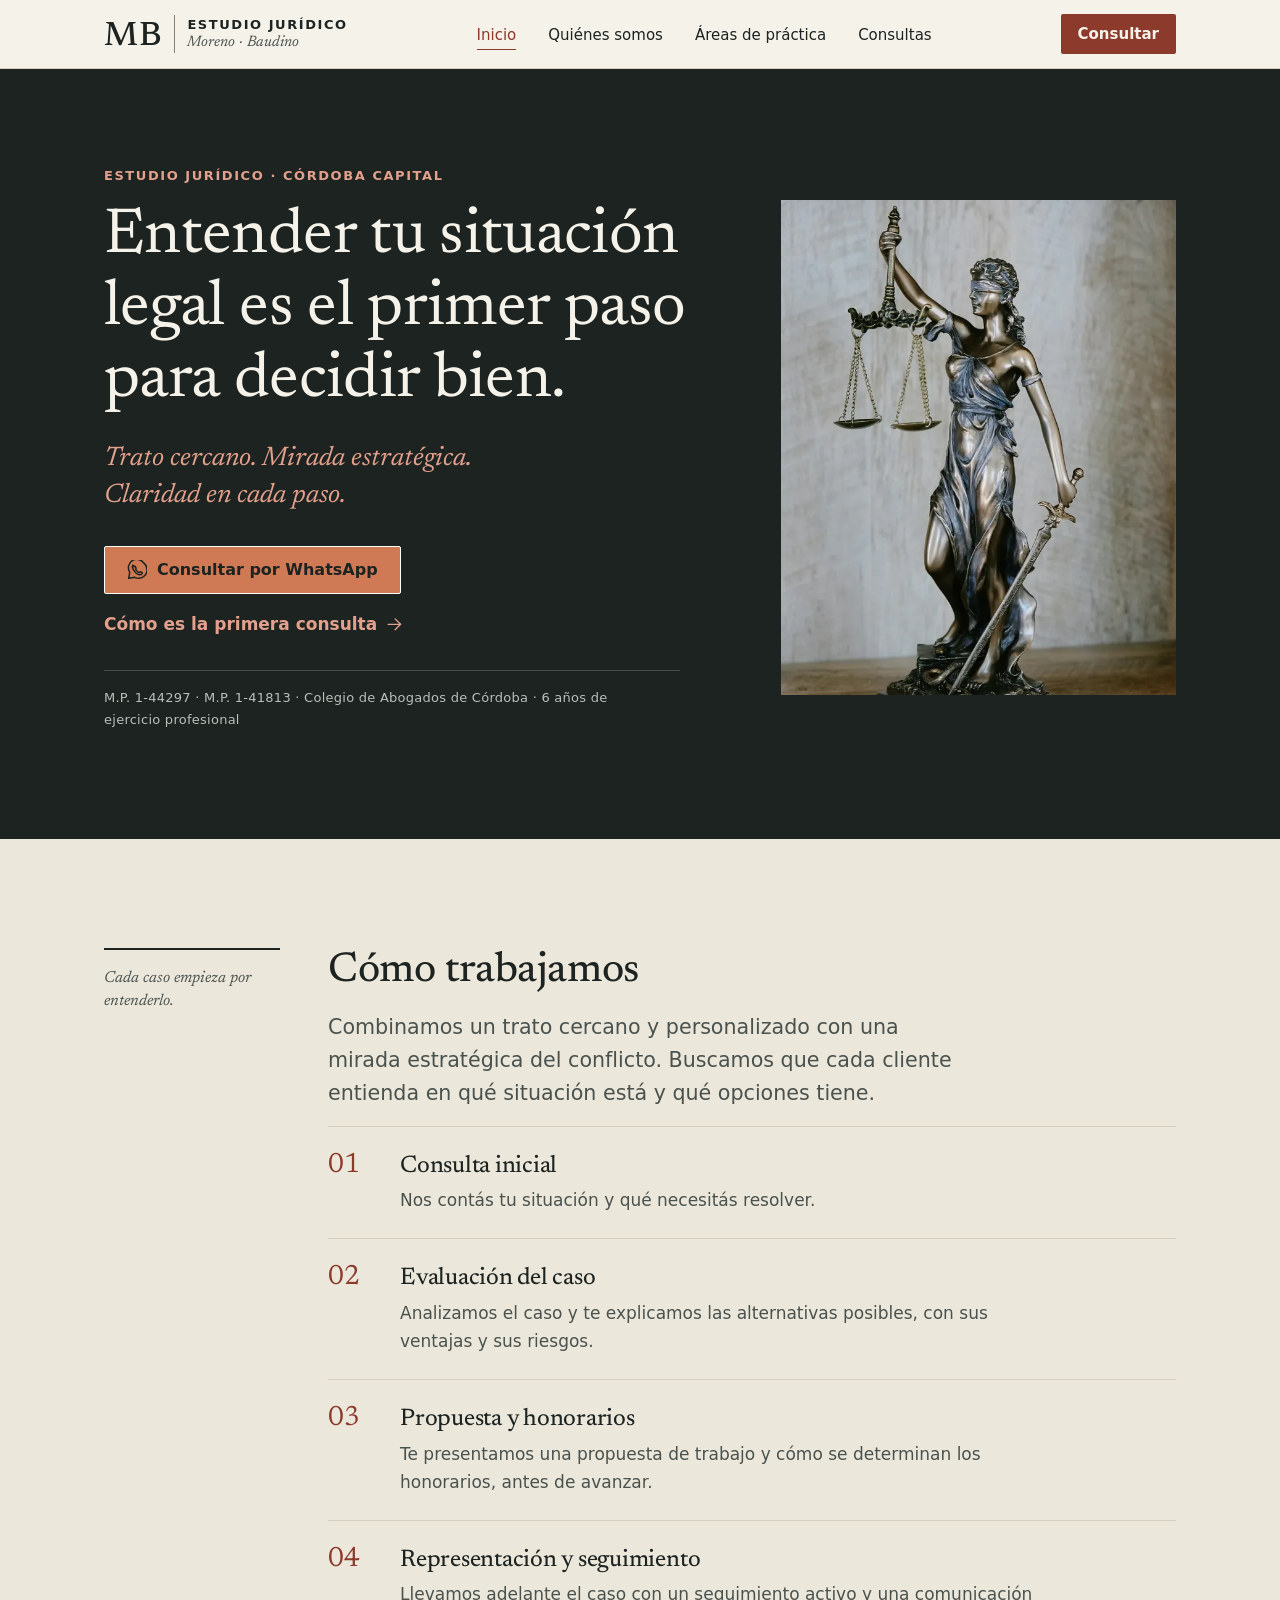
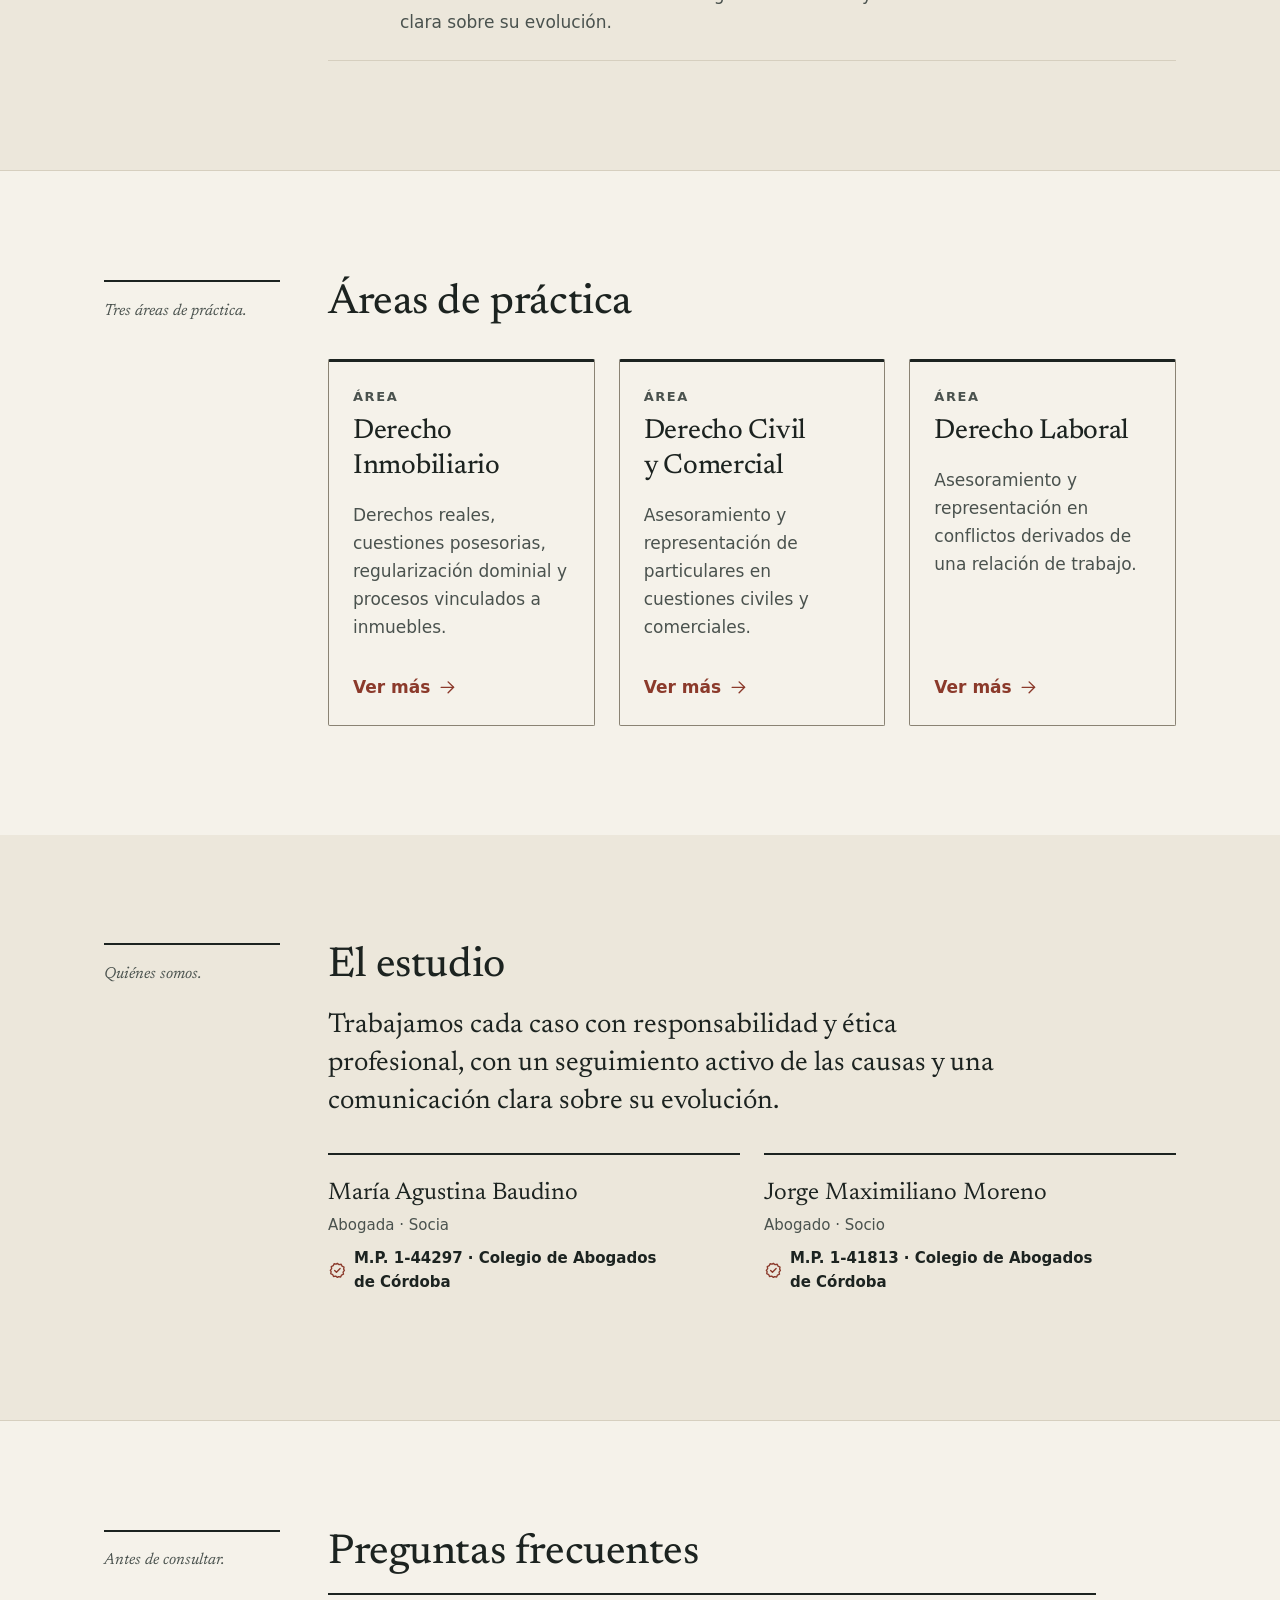
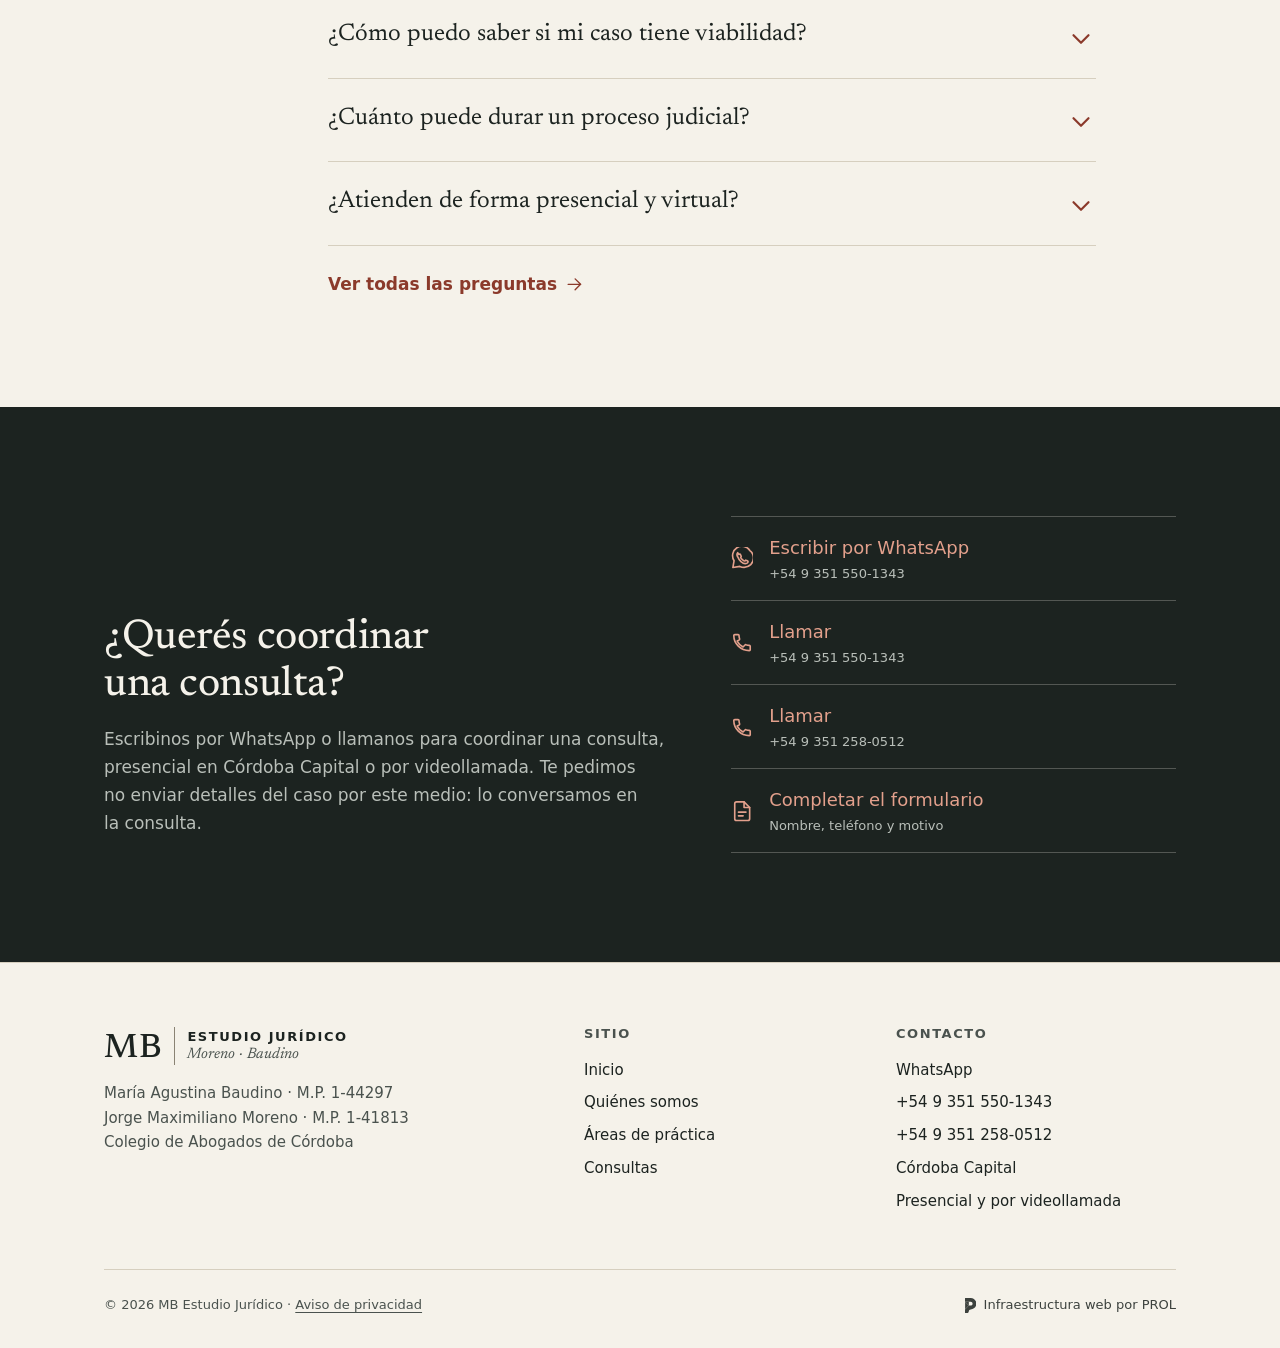
==== index.html @ 48c8f02c "Initial commit" ====
<!doctype html>
<html lang="es-AR" class="no-js">
<head>
  <meta charset="utf-8">
  <meta name="viewport" content="width=device-width, initial-scale=1">
  <title>MB Estudio Jurídico | Abogados en Córdoba Capital — Derecho Inmobiliario, Civil y Laboral</title>
  <meta name="description" content="Estudio jurídico en Córdoba Capital. Derecho Inmobiliario, Derecho Civil y Comercial y Derecho Laboral. Atención presencial y por videollamada.">
  <meta name="robots" content="index, follow">
  <link rel="canonical" href="https://dominio-pendiente.invalid/">
  <meta name="theme-color" content="#f5f2ea">

  <meta property="og:type" content="website">
  <meta property="og:locale" content="es_AR">
  <meta property="og:site_name" content="MB Estudio Jurídico">
  <meta property="og:title" content="MB Estudio Jurídico | Abogados en Córdoba Capital — Derecho Inmobiliario, Civil y Laboral">
  <meta property="og:description" content="Estudio jurídico en Córdoba Capital. Derecho Inmobiliario, Derecho Civil y Comercial y Derecho Laboral. Atención presencial y por videollamada.">
  <meta property="og:url" content="https://dominio-pendiente.invalid/">
  <meta property="og:image" content="https://dominio-pendiente.invalid/assets/images/og-image.png">
  <meta property="og:image:width" content="1200">
  <meta property="og:image:height" content="630">
  <meta name="twitter:card" content="summary_large_image">

  <link rel="icon" href="favicon.svg" type="image/svg+xml">
  <link rel="icon" href="favicon.ico" sizes="32x32">
  <link rel="apple-touch-icon" href="assets/images/apple-touch-icon.png">
  <link rel="manifest" href="site.webmanifest">

  <link rel="preload" href="assets/fonts/public-sans-400.woff2" as="font" type="font/woff2" crossorigin>
  <link rel="preload" href="assets/fonts/newsreader-wght-normal.woff2" as="font" type="font/woff2" crossorigin>
  <link rel="stylesheet" href="css/styles.css">
  <script>document.documentElement.classList.replace("no-js", "js");</script>
  <script src="js/main.js" defer></script>
  <script type="application/ld+json">
{
  "@context": "https://schema.org",
  "@type": "LegalService",
  "@id": "https://dominio-pendiente.invalid/#estudio",
  "name": "MB Estudio Jurídico",
  "alternateName": "Estudio Jurídico Moreno · Baudino",
  "url": "https://dominio-pendiente.invalid/",
  "telephone": [
    "+5493515501343",
    "+5493512580512"
  ],
  "image": "https://dominio-pendiente.invalid/assets/images/og-image.png",
  "areaServed": {
    "@type": "City",
    "name": "Córdoba",
    "containedInPlace": {
      "@type": "State",
      "name": "Córdoba, Argentina"
    }
  },
  "knowsAbout": [
    "Derecho Inmobiliario",
    "Derechos reales",
    "Cuestiones posesorias",
    "Regularización dominial",
    "Derecho Civil y Comercial",
    "Derecho Laboral"
  ],
  "availableLanguage": "es",
  "employee": [
    {
      "@type": "Person",
      "name": "María Agustina Baudino",
      "jobTitle": "Abogada · Socia",
      "description": "M.P. 1-44297 — Colegio de Abogados de Córdoba"
    },
    {
      "@type": "Person",
      "name": "Jorge Maximiliano Moreno",
      "jobTitle": "Abogado · Socio",
      "description": "M.P. 1-41813 — Colegio de Abogados de Córdoba"
    }
  ]
}
  </script>
  <script type="application/ld+json">
{
  "@context": "https://schema.org",
  "@type": "WebSite",
  "name": "MB Estudio Jurídico",
  "url": "https://dominio-pendiente.invalid/",
  "inLanguage": "es-AR",
  "publisher": {
    "@id": "https://dominio-pendiente.invalid/#estudio"
  }
}
  </script>
</head>
<body>
  <a class="skip-link" href="#contenido">Saltar al contenido</a>

  <header class="site-header">
    <div class="container site-header__inner">
      <a class="brand" href="./" aria-label="MB Estudio Jurídico, inicio">
        <span class="brand__mark" aria-hidden="true">MB</span>
        <span class="brand__text" aria-hidden="true">
          <span class="brand__name">Estudio Jurídico</span>
          <span class="brand__sub">Moreno · Baudino</span>
        </span>
      </a>

      <nav class="site-nav" id="site-nav" aria-label="Principal">
        <ul class="site-nav__list">
          <li><a class="site-nav__link" href="./" aria-current="page">Inicio</a></li>
          <li><a class="site-nav__link" href="./#el-estudio">Quiénes somos</a></li>
          <li><a class="site-nav__link" href="areas-de-practica/">Áreas de práctica</a></li>
          <li><a class="site-nav__link" href="consultas/">Consultas</a></li>
        </ul>
      </nav>

      <div class="site-header__actions">
        <a class="btn btn--primary btn--small" href="https://wa.me/5493515501343?text=Hola%2C%20quisiera%20coordinar%20una%20consulta." target="_blank" rel="noopener">Consultar</a>
        <button class="nav-toggle" type="button" aria-expanded="false" aria-controls="site-nav">
          <span class="visually-hidden">Abrir menú</span>
          <svg class="icon icon--menu" viewBox="0 0 24 24" fill="none" stroke="currentColor" stroke-width="1.75" stroke-linecap="round" stroke-linejoin="round" aria-hidden="true" focusable="false"><line x1="3" y1="6" x2="21" y2="6"/><line x1="3" y1="12" x2="21" y2="12"/><line x1="3" y1="18" x2="21" y2="18"/></svg>
          <svg class="icon icon--close" viewBox="0 0 24 24" fill="none" stroke="currentColor" stroke-width="1.75" stroke-linecap="round" stroke-linejoin="round" aria-hidden="true" focusable="false"><line x1="6" y1="6" x2="18" y2="18"/><line x1="18" y1="6" x2="6" y2="18"/></svg>
        </button>
      </div>
    </div>
  </header>

  <main id="contenido">
    <section class="hero" aria-labelledby="hero-title">
      <div class="container hero__grid">
        <div>
          <p class="eyebrow">Estudio jurídico · Córdoba Capital</p>
          <h1 id="hero-title">Entender tu situación legal es el primer paso para decidir bien.</h1>
          <p class="hero__tagline">Trato cercano. Mirada estratégica. Claridad en cada paso.</p>
          <div class="hero__actions">
            <a class="btn btn--primary" href="https://wa.me/5493515501343?text=Hola%2C%20quisiera%20coordinar%20una%20consulta." target="_blank" rel="noopener"><svg class="icon" viewBox="0 0 24 24" fill="none" stroke="currentColor" stroke-width="1.75" stroke-linecap="round" stroke-linejoin="round" aria-hidden="true" focusable="false"><path d="M20.2 3.8a10 10 0 0 0-16.9 10.9L2 22l7.5-1.2a10 10 0 0 0 4.6 1.1h0a10 10 0 0 0 10-10 9.9 9.9 0 0 0-3.9-8.1z"/><path d="M8.4 8.1c.2-.5.4-.5.6-.5h.5c.2 0 .4 0 .6.4.2.5.7 1.7.8 1.8.1.2.1.3 0 .5-.1.2-.2.3-.4.5-.2.2-.3.3-.1.6.2.4 1 1.5 2.1 2.4 1.4 1.2 2 1.3 2.3 1.2.3-.1.5-.4.7-.7.2-.2.4-.3.6-.2.2.1 1.5.7 1.7.8.2.1.4.2.4.3.1.2.1 1-.3 1.5-.4.6-1.9 1.1-2.6 1.1-.7 0-2.4-.3-4.6-2.2-2.6-2.3-3.3-4.5-3.4-4.8-.1-.3-.9-1.3-.9-2.5 0-1.2.6-1.8.8-2.2z"/></svg>Consultar por WhatsApp</a>
            <a class="link-arrow" href="consultas/">Cómo es la primera consulta<svg class="icon" viewBox="0 0 24 24" fill="none" stroke="currentColor" stroke-width="1.75" stroke-linecap="round" stroke-linejoin="round" aria-hidden="true" focusable="false"><line x1="4" y1="12" x2="20" y2="12"/><polyline points="13 5 20 12 13 19"/></svg></a>
          </div>
          <p class="hero__facts">M.P. 1-44297 · M.P. 1-41813 · Colegio de Abogados de Córdoba · 6 años de ejercicio profesional</p>
        </div>

        <figure class="hero__media">
          <picture>
            <source type="image/webp" srcset="assets/images/hero-640.webp 640w, assets/images/hero-960.webp 960w, assets/images/hero-1280.webp 1280w" sizes="(min-width: 56rem) 26rem, 100vw">
            <img src="assets/images/hero-960.jpg" alt="" width="960" height="1380" fetchpriority="high" decoding="async">
          </picture>
        </figure>
      </div>
    </section>

    <section class="section section--alt" aria-labelledby="metodo-title">
      <div class="container doc">
        <div class="doc__margin">
          <p class="doc__note">Cada caso empieza por entenderlo.</p>
        </div>
        <div class="doc__body">
          <h2 id="metodo-title">Cómo trabajamos</h2>
          <p class="lead">Combinamos un trato cercano y personalizado con una mirada estratégica del conflicto. Buscamos que cada cliente entienda en qué situación está y qué opciones tiene.</p>
          <ol class="clauses">
            <li class="clause"><div><h3>Consulta inicial</h3><p>Nos contás tu situación y qué necesitás resolver.</p></div></li>
            <li class="clause"><div><h3>Evaluación del caso</h3><p>Analizamos el caso y te explicamos las alternativas posibles, con sus ventajas y sus riesgos.</p></div></li>
            <li class="clause"><div><h3>Propuesta y honorarios</h3><p>Te presentamos una propuesta de trabajo y cómo se determinan los honorarios, antes de avanzar.</p></div></li>
            <li class="clause"><div><h3>Representación y seguimiento</h3><p>Llevamos adelante el caso con un seguimiento activo y una comunicación clara sobre su evolución.</p></div></li>
          </ol>
        </div>
      </div>
    </section>

    <section class="section" aria-labelledby="areas-title">
      <div class="container doc">
        <div class="doc__margin">
          <p class="doc__note">Tres áreas de práctica.</p>
        </div>
        <div class="doc__body">
          <h2 id="areas-title">Áreas de práctica</h2>
          <div class="areas">
            <article class="area">
              <p class="area__label">Área</p>
              <h3>Derecho Inmobiliario</h3>
              <p>Derechos reales, cuestiones posesorias, regularización dominial y procesos vinculados a inmuebles.</p>
              <a class="link-arrow" href="areas-de-practica/#inmobiliario">Ver más<span class="visually-hidden"> sobre Derecho Inmobiliario</span><svg class="icon" viewBox="0 0 24 24" fill="none" stroke="currentColor" stroke-width="1.75" stroke-linecap="round" stroke-linejoin="round" aria-hidden="true" focusable="false"><line x1="4" y1="12" x2="20" y2="12"/><polyline points="13 5 20 12 13 19"/></svg></a>
            </article>
            <article class="area">
              <p class="area__label">Área</p>
              <h3>Derecho Civil y Comercial</h3>
              <p>Asesoramiento y representación de particulares en cuestiones civiles y comerciales.</p>
              <a class="link-arrow" href="areas-de-practica/#civil-y-comercial">Ver más<span class="visually-hidden"> sobre Derecho Civil y Comercial</span><svg class="icon" viewBox="0 0 24 24" fill="none" stroke="currentColor" stroke-width="1.75" stroke-linecap="round" stroke-linejoin="round" aria-hidden="true" focusable="false"><line x1="4" y1="12" x2="20" y2="12"/><polyline points="13 5 20 12 13 19"/></svg></a>
            </article>
            <article class="area">
              <p class="area__label">Área</p>
              <h3>Derecho Laboral</h3>
              <p>Asesoramiento y representación en conflictos derivados de una relación de trabajo.</p>
              <a class="link-arrow" href="areas-de-practica/#laboral">Ver más<span class="visually-hidden"> sobre Derecho Laboral</span><svg class="icon" viewBox="0 0 24 24" fill="none" stroke="currentColor" stroke-width="1.75" stroke-linecap="round" stroke-linejoin="round" aria-hidden="true" focusable="false"><line x1="4" y1="12" x2="20" y2="12"/><polyline points="13 5 20 12 13 19"/></svg></a>
            </article>
          </div>
        </div>
      </div>
    </section>

    <section class="section section--alt" id="el-estudio" aria-labelledby="estudio-title">
      <div class="container doc">
        <div class="doc__margin">
          <p class="doc__note">Quiénes somos.</p>
        </div>
        <div class="doc__body">
          <h2 id="estudio-title">El estudio</h2>
          <p class="firm-statement">Trabajamos cada caso con responsabilidad y ética profesional, con un seguimiento activo de las causas y una comunicación clara sobre su evolución.</p>
          <ul class="lawyers">
          <li class="lawyer">
            <p class="lawyer__name">María Agustina Baudino</p>
            <p class="lawyer__role">Abogada · Socia</p>
            <p class="lawyer__reg"><svg class="icon" viewBox="0 0 24 24" fill="none" stroke="currentColor" stroke-width="1.75" stroke-linecap="round" stroke-linejoin="round" aria-hidden="true" focusable="false"><path d="M12 3l2.2 1.7 2.7-.5 1.1 2.5 2.5 1.1-.5 2.7L21 12l-1.7 2.2.5 2.7-2.5 1.1-1.1 2.5-2.7-.5L12 21l-2.2-1.7-2.7.5-1.1-2.5-2.5-1.1.5-2.7L3 12l1.7-2.2-.5-2.7 2.5-1.1 1.1-2.5 2.7.5L12 3z"/><polyline points="8.5 12.2 10.8 14.5 15.5 9.5"/></svg>M.P. 1-44297 · Colegio de Abogados de Córdoba</p>
          </li>
          <li class="lawyer">
            <p class="lawyer__name">Jorge Maximiliano Moreno</p>
            <p class="lawyer__role">Abogado · Socio</p>
            <p class="lawyer__reg"><svg class="icon" viewBox="0 0 24 24" fill="none" stroke="currentColor" stroke-width="1.75" stroke-linecap="round" stroke-linejoin="round" aria-hidden="true" focusable="false"><path d="M12 3l2.2 1.7 2.7-.5 1.1 2.5 2.5 1.1-.5 2.7L21 12l-1.7 2.2.5 2.7-2.5 1.1-1.1 2.5-2.7-.5L12 21l-2.2-1.7-2.7.5-1.1-2.5-2.5-1.1.5-2.7L3 12l1.7-2.2-.5-2.7 2.5-1.1 1.1-2.5 2.7.5L12 3z"/><polyline points="8.5 12.2 10.8 14.5 15.5 9.5"/></svg>M.P. 1-41813 · Colegio de Abogados de Córdoba</p>
          </li>
          </ul>
        </div>
      </div>
    </section>

    <section class="section" aria-labelledby="faq-title">
      <div class="container doc">
        <div class="doc__margin">
          <p class="doc__note">Antes de consultar.</p>
        </div>
        <div class="doc__body">
          <h2 id="faq-title">Preguntas frecuentes</h2>
        <div class="faq">
          <details class="faq__item">
            <summary>¿Cómo puedo saber si mi caso tiene viabilidad?<svg class="icon" viewBox="0 0 24 24" fill="none" stroke="currentColor" stroke-width="1.75" stroke-linecap="round" stroke-linejoin="round" aria-hidden="true" focusable="false"><polyline points="6 9 12 15 18 9"/></svg></summary>
            <div class="faq__answer"><p>La viabilidad depende de los hechos, de la documentación disponible y de la normativa aplicable. En la consulta inicial analizamos tu situación y te explicamos qué alternativas existen y qué implica cada una. Ningún abogado puede garantizar un resultado; sí podemos explicarte con claridad el panorama para que decidas con información.</p></div>
          </details>
          <details class="faq__item">
            <summary>¿Cuánto puede durar un proceso judicial?<svg class="icon" viewBox="0 0 24 24" fill="none" stroke="currentColor" stroke-width="1.75" stroke-linecap="round" stroke-linejoin="round" aria-hidden="true" focusable="false"><polyline points="6 9 12 15 18 9"/></svg></summary>
            <div class="faq__answer"><p>Depende del tipo de proceso, de su complejidad y de los tiempos de cada tribunal, por lo que no es posible anticipar un plazo exacto. En la evaluación del caso te explicamos las etapas previsibles y, si avanzamos, te mantenemos al tanto de cada novedad.</p></div>
          </details>
          <details class="faq__item">
            <summary>¿Atienden de forma presencial y virtual?<svg class="icon" viewBox="0 0 24 24" fill="none" stroke="currentColor" stroke-width="1.75" stroke-linecap="round" stroke-linejoin="round" aria-hidden="true" focusable="false"><polyline points="6 9 12 15 18 9"/></svg></summary>
            <div class="faq__answer"><p>Sí. Atendemos de forma presencial en Córdoba Capital y también por videollamada. La modalidad se coordina al pedir la consulta.</p></div>
          </details>
        </div>
          <p class="mt-3"><a class="link-arrow" href="consultas/#preguntas">Ver todas las preguntas<svg class="icon" viewBox="0 0 24 24" fill="none" stroke="currentColor" stroke-width="1.75" stroke-linecap="round" stroke-linejoin="round" aria-hidden="true" focusable="false"><line x1="4" y1="12" x2="20" y2="12"/><polyline points="13 5 20 12 13 19"/></svg></a></p>
        </div>
      </div>
    </section>

    <section class="band" aria-labelledby="band-title">
      <div class="container band__grid">
        <div>
          <h2 id="band-title">¿Querés coordinar una consulta?</h2>
          <p>Escribinos por WhatsApp o llamanos para coordinar una consulta, presencial en Córdoba Capital o por videollamada. Te pedimos no enviar detalles del caso por este medio: lo conversamos en la consulta.</p>
        </div>
        <ul class="channels">
          <li><a href="https://wa.me/5493515501343?text=Hola%2C%20quisiera%20coordinar%20una%20consulta." target="_blank" rel="noopener"><svg class="icon" viewBox="0 0 24 24" fill="none" stroke="currentColor" stroke-width="1.75" stroke-linecap="round" stroke-linejoin="round" aria-hidden="true" focusable="false"><path d="M20.2 3.8a10 10 0 0 0-16.9 10.9L2 22l7.5-1.2a10 10 0 0 0 4.6 1.1h0a10 10 0 0 0 10-10 9.9 9.9 0 0 0-3.9-8.1z"/><path d="M8.4 8.1c.2-.5.4-.5.6-.5h.5c.2 0 .4 0 .6.4.2.5.7 1.7.8 1.8.1.2.1.3 0 .5-.1.2-.2.3-.4.5-.2.2-.3.3-.1.6.2.4 1 1.5 2.1 2.4 1.4 1.2 2 1.3 2.3 1.2.3-.1.5-.4.7-.7.2-.2.4-.3.6-.2.2.1 1.5.7 1.7.8.2.1.4.2.4.3.1.2.1 1-.3 1.5-.4.6-1.9 1.1-2.6 1.1-.7 0-2.4-.3-4.6-2.2-2.6-2.3-3.3-4.5-3.4-4.8-.1-.3-.9-1.3-.9-2.5 0-1.2.6-1.8.8-2.2z"/></svg><span>Escribir por WhatsApp<small>+54 9 351 550-1343</small></span></a></li>
          <li><a href="tel:+5493515501343"><svg class="icon" viewBox="0 0 24 24" fill="none" stroke="currentColor" stroke-width="1.75" stroke-linecap="round" stroke-linejoin="round" aria-hidden="true" focusable="false"><path d="M6.6 10.8c1.4 2.7 3.6 4.9 6.3 6.3l2.1-2.1c.3-.3.7-.4 1.1-.2 1.1.4 2.3.6 3.5.6.6 0 1 .4 1 1V20c0 .6-.4 1-1 1C10.3 21 3 13.7 3 4.9c0-.6.4-1 1-1h3.6c.6 0 1 .4 1 1 0 1.2.2 2.4.6 3.5.1.4 0 .8-.2 1.1L6.6 10.8z"/></svg><span>Llamar<small>+54 9 351 550-1343</small></span></a></li>
          <li><a href="tel:+5493512580512"><svg class="icon" viewBox="0 0 24 24" fill="none" stroke="currentColor" stroke-width="1.75" stroke-linecap="round" stroke-linejoin="round" aria-hidden="true" focusable="false"><path d="M6.6 10.8c1.4 2.7 3.6 4.9 6.3 6.3l2.1-2.1c.3-.3.7-.4 1.1-.2 1.1.4 2.3.6 3.5.6.6 0 1 .4 1 1V20c0 .6-.4 1-1 1C10.3 21 3 13.7 3 4.9c0-.6.4-1 1-1h3.6c.6 0 1 .4 1 1 0 1.2.2 2.4.6 3.5.1.4 0 .8-.2 1.1L6.6 10.8z"/></svg><span>Llamar<small>+54 9 351 258-0512</small></span></a></li>
          <li><a href="consultas/#formulario"><svg class="icon" viewBox="0 0 24 24" fill="none" stroke="currentColor" stroke-width="1.75" stroke-linecap="round" stroke-linejoin="round" aria-hidden="true" focusable="false"><path d="M14 2H6a2 2 0 0 0-2 2v16a2 2 0 0 0 2 2h12a2 2 0 0 0 2-2V8z"/><polyline points="14,2 14,8 20,8"/><line x1="8" y1="13" x2="16" y2="13"/><line x1="8" y1="17" x2="13" y2="17"/></svg><span>Completar el formulario<small>Nombre, teléfono y motivo</small></span></a></li>
        </ul>
      </div>
    </section>
  </main>

  <footer class="site-footer">
    <div class="container">
      <div class="site-footer__grid">
        <div>
          <a class="brand" href="./" aria-label="MB Estudio Jurídico, inicio">
            <span class="brand__mark" aria-hidden="true">MB</span>
            <span class="brand__text" aria-hidden="true">
              <span class="brand__name">Estudio Jurídico</span>
              <span class="brand__sub">Moreno · Baudino</span>
            </span>
          </a>
          <p>María Agustina Baudino · M.P. 1-44297<br>Jorge Maximiliano Moreno · M.P. 1-41813<br>Colegio de Abogados de Córdoba</p>
        </div>
        <div>
          <h2>Sitio</h2>
          <ul>
            <li><a href="./">Inicio</a></li>
            <li><a href="./#el-estudio">Quiénes somos</a></li>
            <li><a href="areas-de-practica/">Áreas de práctica</a></li>
            <li><a href="consultas/">Consultas</a></li>
          </ul>
        </div>
        <div>
          <h2>Contacto</h2>
          <ul>
            <li><a href="https://wa.me/5493515501343?text=Hola%2C%20quisiera%20coordinar%20una%20consulta." target="_blank" rel="noopener">WhatsApp</a></li>
            <li><a href="tel:+5493515501343">+54 9 351 550-1343</a></li>
            <li><a href="tel:+5493512580512">+54 9 351 258-0512</a></li>
            <li>Córdoba Capital</li>
            <li>Presencial y por videollamada</li>
          </ul>
        </div>
      </div>
      <div class="site-footer__legal">
        <p>© 2026 MB Estudio Jurídico · <a href="privacidad/">Aviso de privacidad</a></p>
        <!-- PROL signature: official isotipo (Admins/Brand Assets) + production credit -->
        <a class="prol-signature" href="https://prolstudio.com" target="_blank" rel="noopener">
          <svg class="prol-signature__mark" viewBox="40 40 300 400" aria-hidden="true" focusable="false"><path d="M140 140V240L44 138L140 140Z"/><path d="M44 138L140 240L44 336V138Z"/><path d="M180 40C180.699 40 181.381 40.0715 182.04 40.208C184.676 40.0702 187.33 40 190 40C272.843 40 340 107.157 340 190C340 272.843 272.843 340 190 340C162.602 340 140.35 362.037 140.004 389.354L139.996 390.646C139.65 417.963 117.398 440 90 440H50C44.4772 440 40 435.523 40 430V340L140 240H190C217.614 240 240 217.614 240 190C240 162.386 217.614 140 190 140H48.5361C48.5483 139.966 48.5601 139.931 48.5723 139.896C43.7259 139.204 40 135.038 40 130V50C40 44.4772 44.4772 40 50 40H180Z"/></svg>
          <span>Infraestructura web por PROL</span>
        </a>
      </div>
    </div>
  </footer>
</body>
</html>
---- css/styles.css ----
/* ==========================================================================
   MB — Estudio Jurídico Moreno · Baudino
   Concept: "the annotated document" — paper, ink, lacre accent, margin column.
   Tokens → base → layout → components → pages → utilities.
   ========================================================================== */

/* ---------- Fonts (self-hosted, OFL) ---------- */
@font-face {
  font-family: "Newsreader";
  src: url("../assets/fonts/newsreader-wght-normal.woff2") format("woff2");
  font-weight: 200 800;
  font-style: normal;
  font-display: swap;
}
@font-face {
  font-family: "Newsreader";
  src: url("../assets/fonts/newsreader-wght-italic.woff2") format("woff2");
  font-weight: 200 800;
  font-style: italic;
  font-display: swap;
}
@font-face {
  font-family: "Public Sans";
  src: url("../assets/fonts/public-sans-400.woff2") format("woff2");
  font-weight: 400;
  font-style: normal;
  font-display: swap;
}
@font-face {
  font-family: "Public Sans";
  src: url("../assets/fonts/public-sans-500.woff2") format("woff2");
  font-weight: 500;
  font-style: normal;
  font-display: swap;
}
@font-face {
  font-family: "Public Sans";
  src: url("../assets/fonts/public-sans-600.woff2") format("woff2");
  font-weight: 600;
  font-style: normal;
  font-display: swap;
}

/* ---------- Tokens ---------- */
:root {
  /* Color */
  --paper: #f5f2ea;
  --paper-2: #ece7db;
  --ink: #1c2320;
  --ink-2: #4a524e;
  --rule: #d6cfbf;
  --rule-strong: #8a8374; /* form borders: ≥3:1 on paper */
  --lacre: #8b3a2b;
  --lacre-dark: #6e2c20;
  --lacre-light: #e3a08c;
  --terracota: #cf7a55;      /* hero CTA bg; --ink text on it = 5.0:1 */
  --on-ink: #f5f2ea;
  --on-ink-2: #b9bfb9;
  --verde: #1c2320;          /* original dark green: page headers, contact band, rules */
  --on-verde-2: #b9bfb9;     /* secondary text on --verde (8.6:1) */
  --lacre-on-verde: #e3a08c; /* accents/links on --verde (7.4:1) */

  /* Type */
  --font-serif: "Newsreader", "Iowan Old Style", Georgia, serif;
  --font-sans: "Public Sans", system-ui, -apple-system, "Segoe UI", Roboto, sans-serif;
  --fs-h1: clamp(2.5rem, 1.6rem + 3.6vw, 4rem);
  --fs-h2: clamp(1.875rem, 1.4rem + 1.9vw, 2.625rem);
  --fs-h3: clamp(1.3rem, 1.2rem + 0.4vw, 1.5rem);
  --fs-lead: clamp(1.125rem, 1.05rem + 0.3vw, 1.3125rem);
  --fs-body: 1.0625rem;
  --fs-small: 0.9375rem;
  --fs-xs: 0.8125rem;

  /* Space (8px base) */
  --s-1: 0.5rem;
  --s-2: 1rem;
  --s-3: 1.5rem;
  --s-4: 2rem;
  --s-5: 3rem;
  --s-6: 4rem;
  --s-7: 6rem;
  --section-y: clamp(3.5rem, 2rem + 6vw, 8rem);

  /* Layout */
  --container: 72rem;
  --gutter: clamp(1rem, 0.5rem + 2.5vw, 2.5rem);
  --margin-col: 11rem;
  --measure: 40rem;
  --radius: 2px;
  --header-h: 4.25rem;

  /* Motion */
  --t-fast: 150ms ease;
}

/* ---------- Base ---------- */
*,
*::before,
*::after {
  box-sizing: border-box;
}

html {
  -webkit-text-size-adjust: 100%;
  scroll-padding-top: calc(var(--header-h) + 1rem);
}

@media (prefers-reduced-motion: no-preference) {
  html {
    scroll-behavior: smooth;
  }
}

body {
  margin: 0;
  background: var(--paper);
  color: var(--ink);
  font-family: var(--font-sans);
  font-size: var(--fs-body);
  line-height: 1.65;
  text-rendering: optimizeLegibility;
  -webkit-font-smoothing: antialiased;
}

h1,
h2,
h3 {
  font-family: var(--font-serif);
  font-weight: 450;
  line-height: 1.12;
  letter-spacing: -0.01em;
  margin: 0 0 var(--s-2);
  text-wrap: balance;
}
h1 { font-size: var(--fs-h1); font-weight: 400; }
h2 { font-size: var(--fs-h2); }
h3 { font-size: var(--fs-h3); line-height: 1.25; }

p {
  margin: 0 0 var(--s-2);
  max-width: var(--measure);
  text-wrap: pretty;
}

ul, ol, dl { margin: 0; padding: 0; }

a {
  color: var(--lacre);
  text-decoration-thickness: 1px;
  text-underline-offset: 0.2em;
  transition: color var(--t-fast);
}
a:hover { color: var(--lacre-dark); }

svg { display: block; }

:focus-visible {
  outline: 2px solid var(--lacre);
  outline-offset: 3px;
  border-radius: var(--radius);
}

::selection { background: var(--lacre); color: var(--on-ink); }

/* ---------- Utilities ---------- */
.visually-hidden {
  position: absolute !important;
  width: 1px; height: 1px;
  padding: 0; margin: -1px;
  overflow: hidden; clip: rect(0 0 0 0);
  white-space: nowrap; border: 0;
}

.skip-link {
  position: absolute;
  left: var(--s-2);
  top: -3rem;
  z-index: 100;
  padding: var(--s-1) var(--s-2);
  background: var(--ink);
  color: var(--on-ink);
  text-decoration: none;
}
.skip-link:focus { top: var(--s-2); color: var(--on-ink); }

.container {
  width: 100%;
  max-width: var(--container);
  margin-inline: auto;
  padding-inline: var(--gutter);
}

.icon {
  width: 1.25em;
  height: 1.25em;
  flex-shrink: 0;
}

.eyebrow {
  font-family: var(--font-sans);
  font-size: var(--fs-xs);
  font-weight: 600;
  letter-spacing: 0.12em;
  text-transform: uppercase;
  color: var(--lacre);
  margin: 0 0 var(--s-2);
}

.hero__tagline {
  font-family: var(--font-serif);
  font-style: italic;
  font-size: clamp(1.35rem, 1.2rem + 0.6vw, 1.7rem);
  line-height: 1.35;
  text-wrap: balance;
  color: var(--verde);
  margin-bottom: var(--s-4);
}

.lead {
  font-size: var(--fs-lead);
  line-height: 1.6;
  color: var(--ink-2);
}

/* ---------- Buttons & links ---------- */
.btn {
  display: inline-flex;
  align-items: center;
  justify-content: center;
  gap: 0.6em;
  min-height: 3rem;
  padding: 0.75rem 1.4rem;
  border: 1px solid transparent;
  border-radius: var(--radius);
  font-family: var(--font-sans);
  font-size: 1rem;
  font-weight: 600;
  line-height: 1.2;
  text-decoration: none;
  cursor: pointer;
  transition: background-color var(--t-fast), color var(--t-fast), border-color var(--t-fast);
}

.btn--primary { background: var(--lacre); color: var(--on-ink); }
.btn--primary:hover { background: var(--lacre-dark); color: var(--on-ink); }

.btn--ghost { border-color: var(--ink); color: var(--ink); background: transparent; }
.btn--ghost:hover { background: var(--ink); color: var(--on-ink); }

.btn--on-ink { background: var(--on-ink); color: var(--ink); }
.btn--on-ink:hover { background: var(--lacre-light); color: var(--ink); }

.btn--small { min-height: 2.5rem; padding: 0.5rem 1rem; font-size: var(--fs-small); }

.link-arrow {
  display: inline-flex;
  align-items: center;
  gap: 0.45em;
  font-weight: 600;
  text-decoration: none;
}
.link-arrow .icon { width: 1.1em; height: 1.1em; transition: transform var(--t-fast); }
.link-arrow:hover .icon { transform: translateX(3px); }

/* ---------- Header ---------- */
.site-header {
  position: sticky;
  top: 0;
  z-index: 50;
  background: color-mix(in srgb, var(--paper) 94%, transparent);
  border-bottom: 1px solid var(--rule);
  -webkit-backdrop-filter: blur(6px);
  backdrop-filter: blur(6px);
}

.site-header__inner {
  display: flex;
  align-items: center;
  justify-content: space-between;
  gap: var(--s-2);
  min-height: var(--header-h);
}

/* Text-only brand (no logo supplied — D14). Replaceable by an <img> later.
   Lockup: [MB] | [ESTUDIO JURÍDICO / Moreno · Baudino], vertically centred on the divider. */
.brand {
  display: inline-flex;
  align-items: center;
  gap: 0.75rem;
  color: var(--ink);
  text-decoration: none;
  line-height: 1;
}
.brand:hover { color: var(--ink); }
.brand__mark {
  display: block;
  font-family: var(--font-serif);
  font-size: 2.125rem;
  font-weight: 500;
  line-height: 1;
  letter-spacing: 0.02em;
  /* Optical correction: centre the cap height (not the line box) on the divider. */
  transform: translateY(var(--brand-mark-shift, 0.085em));
}
.brand__text {
  display: flex;
  flex-direction: column;
  justify-content: center;
  gap: 0.3rem;
  padding: 0.15rem 0 0.15rem 0.75rem;
  border-left: 1px solid var(--rule-strong);
}
.brand__name {
  font-size: var(--fs-xs);
  font-weight: 600;
  letter-spacing: 0.12em;
  line-height: 1;
  text-transform: uppercase;
}
.brand__sub {
  font-family: var(--font-serif);
  font-style: italic;
  font-size: 0.95rem;
  line-height: 1;
  color: var(--ink-2);
}

.site-nav__list {
  display: flex;
  align-items: center;
  gap: var(--s-4);
  list-style: none;
}
.site-nav__link {
  position: relative;
  color: var(--ink);
  font-size: var(--fs-small);
  font-weight: 500;
  text-decoration: none;
  padding-block: 0.4rem;
}
.site-nav__link:hover { color: var(--lacre); }
.site-nav__link[aria-current="page"] {
  color: var(--lacre);
  box-shadow: inset 0 -1px 0 currentColor;
}

.site-header__actions {
  display: flex;
  align-items: center;
  gap: var(--s-1);
}

.nav-toggle {
  display: none;
  align-items: center;
  justify-content: center;
  width: 2.75rem;
  height: 2.75rem;
  padding: 0;
  border: 1px solid var(--rule-strong);
  border-radius: var(--radius);
  background: transparent;
  color: var(--ink);
  cursor: pointer;
}
.nav-toggle .icon { width: 1.4rem; height: 1.4rem; }
.nav-toggle .icon--close { display: none; }
.nav-toggle[aria-expanded="true"] .icon--menu { display: none; }
.nav-toggle[aria-expanded="true"] .icon--close { display: block; }

@media (max-width: 56rem) {
  .nav-toggle { display: inline-flex; }
  .brand__sub { display: none; }

  /* Without JS the list stays visible (progressive enhancement). */
  .js .site-nav {
    position: absolute;
    inset: var(--header-h) 0 auto 0;
    background: var(--paper);
    border-bottom: 1px solid var(--rule);
    display: none;
  }
  .js .site-nav.is-open { display: block; }
  .site-nav__list {
    flex-direction: column;
    align-items: stretch;
    gap: 0;
    padding: var(--s-1) var(--gutter) var(--s-3);
  }
  .site-nav__link {
    display: block;
    padding: 0.9rem 0;
    font-size: 1.0625rem;
    border-bottom: 1px solid var(--rule);
  }
  .site-nav__link[aria-current="page"] { box-shadow: none; }

  .no-js .site-header__inner { flex-wrap: wrap; padding-block: var(--s-1); }
  .no-js .site-nav { order: 3; width: 100%; }
}

/* ---------- Sections & the margin column ---------- */
.section { padding-block: var(--section-y); }
.section--alt { background: var(--paper-2); }
.section + .section:not(.section--alt):not(.band) { border-top: 1px solid var(--rule); }

/* Two-column "document" layout: margin notes + content */
.doc {
  display: grid;
  grid-template-columns: var(--margin-col) minmax(0, 1fr);
  column-gap: var(--s-5);
}

.doc__margin {
  padding-top: 0.6rem;
  border-top: 2px solid var(--verde);
}
.doc__note {
  margin: var(--s-1) 0 0;
  font-family: var(--font-serif);
  font-style: italic;
  font-size: 1rem;
  line-height: 1.45;
  color: var(--ink-2);
}

.doc__body > :last-child { margin-bottom: 0; }

@media (max-width: 56rem) {
  .doc { grid-template-columns: 1fr; }
  .doc__margin {
    display: flex;
    align-items: baseline;
    gap: var(--s-2);
    margin-bottom: var(--s-3);
  }
  .doc__note { margin: 0; }
}

/* ---------- Hero ---------- */
.hero { padding-block: clamp(3rem, 2rem + 5vw, 6.5rem) var(--section-y); }

.hero__grid {
  display: grid;
  grid-template-columns: minmax(0, 1.55fr) minmax(0, 1fr);
  gap: var(--s-6);
  align-items: end;
}

.hero h1 { margin-bottom: var(--s-3); max-width: 18ch; }
.hero .lead { max-width: 36rem; margin-bottom: var(--s-4); }

.hero__actions {
  display: flex;
  flex-wrap: wrap;
  align-items: center;
  gap: var(--s-2) var(--s-4);
}

@media (max-width: 56rem) {
  .hero__grid { grid-template-columns: 1fr; gap: var(--s-5); }
}

/* Page hero (inner pages) */
.page-hero { padding-block: clamp(2.5rem, 2rem + 4vw, 5rem) clamp(2rem, 1.5rem + 3vw, 3.5rem); }
.page-hero h1 { max-width: 20ch; }
.page-hero .lead { margin-bottom: 0; }

.breadcrumb {
  font-size: var(--fs-small);
  margin-bottom: var(--s-3);
  color: var(--ink-2);
}
.breadcrumb ol { display: flex; flex-wrap: wrap; gap: 0.4rem; list-style: none; }
.breadcrumb li + li::before { content: "/"; margin-right: 0.4rem; color: var(--rule-strong); }
.breadcrumb a { color: var(--ink-2); }
.breadcrumb [aria-current="page"] { color: var(--ink); }

/* ---------- Clauses (method steps) ---------- */
.clauses { list-style: none; counter-reset: clause; }
.clause {
  counter-increment: clause;
  display: grid;
  grid-template-columns: 3.5rem minmax(0, 1fr);
  gap: var(--s-2);
  padding-block: var(--s-3);
  border-top: 1px solid var(--rule);
}
.clause:last-child { border-bottom: 1px solid var(--rule); }
.clause::before {
  content: counter(clause, decimal-leading-zero);
  font-family: var(--font-serif);
  font-size: 1.75rem;
  line-height: 1;
  color: var(--lacre);
}
.clause h3 { margin-bottom: 0.35rem; }
.clause p { margin: 0; color: var(--ink-2); }

/* ---------- Practice areas ---------- */
.areas {
  display: grid;
  grid-template-columns: repeat(3, minmax(0, 1fr));
  gap: var(--s-3);
  margin-top: var(--s-4);
}
.area {
  display: flex;
  flex-direction: column;
  padding: var(--s-3);
  border: 1px solid var(--rule-strong);
  border-top: 3px solid var(--verde);
  border-radius: var(--radius);
  background: var(--paper);
}
.area__label {
  font-size: var(--fs-xs);
  font-weight: 600;
  letter-spacing: 0.12em;
  text-transform: uppercase;
  color: var(--lacre);
  margin-bottom: var(--s-1);
}
.area h3 { font-size: clamp(1.4rem, 1.25rem + 0.6vw, 1.75rem); }
.area p { color: var(--ink-2); }
.area .link-arrow { margin-top: auto; padding-top: var(--s-2); }

@media (max-width: 56rem) {
  .areas { grid-template-columns: 1fr; }
  .area { padding: var(--s-3); }
}

/* ---------- The firm / lawyer cards ---------- */
.firm-statement {
  font-family: var(--font-serif);
  font-size: clamp(1.3rem, 1.15rem + 0.7vw, 1.75rem);
  line-height: 1.4;
  max-width: 44rem;
  margin-bottom: var(--s-3);
}
.lawyers {
  display: grid;
  grid-template-columns: repeat(2, minmax(0, 1fr));
  gap: var(--s-3);
  margin-top: var(--s-4);
  list-style: none;
}
.lawyer {
  padding: var(--s-3) 0 0;
  border-top: 2px solid var(--verde);
}
.lawyer__name {
  font-family: var(--font-serif);
  font-size: 1.5rem;
  line-height: 1.2;
  margin: 0 0 0.3rem;
}
.lawyer__role { margin: 0; color: var(--ink-2); font-size: var(--fs-small); }
.lawyer__reg {
  display: inline-flex;
  align-items: center;
  gap: 0.45rem;
  margin-top: var(--s-1);
  font-size: var(--fs-small);
  font-weight: 600;
}
.lawyer__reg .icon { color: var(--lacre); }

@media (max-width: 40rem) {
  .lawyers { grid-template-columns: 1fr; }
}

/* ---------- FAQ (native details) ---------- */
.faq { border-top: 2px solid var(--verde); max-width: 48rem; }
.faq__item { border-bottom: 1px solid var(--rule); }
.faq__item summary {
  display: flex;
  align-items: flex-start;
  justify-content: space-between;
  gap: var(--s-2);
  padding: var(--s-3) 0;
  font-family: var(--font-serif);
  font-size: var(--fs-h3);
  line-height: 1.3;
  cursor: pointer;
  list-style: none;
}
.faq__item summary::-webkit-details-marker { display: none; }
.faq__item summary .icon {
  margin-top: 0.3rem;
  color: var(--lacre);
  transition: transform var(--t-fast);
}
.faq__item[open] summary .icon { transform: rotate(180deg); }
.faq__item summary:hover { color: var(--lacre); }
.faq__answer { padding-bottom: var(--s-3); color: var(--ink-2); }
.faq__answer p:last-child { margin-bottom: 0; }

/* ---------- Dark contact band ---------- */
.band {
  background: var(--verde);
  color: var(--on-ink);
  padding-block: var(--section-y);
}
.band h2 { max-width: 20ch; }
.band p { color: var(--on-verde-2); }
.band a:not(.btn) { color: var(--lacre-on-verde); }
.band a:not(.btn):hover { color: var(--on-ink); }
.band :focus-visible { outline-color: var(--lacre-light); }

.band__grid {
  display: grid;
  grid-template-columns: minmax(0, 1.3fr) minmax(0, 1fr);
  gap: var(--s-5);
  align-items: end;
}
.channels { list-style: none; border-top: 1px solid rgba(245, 242, 234, 0.25); }
.channels li { border-bottom: 1px solid rgba(245, 242, 234, 0.25); }
.channels a {
  display: flex;
  align-items: center;
  gap: var(--s-2);
  padding: var(--s-2) 0;
  font-size: 1.125rem;
  text-decoration: none;
}
.channels .icon { width: 1.4rem; height: 1.4rem; }
.channels small { display: block; font-size: var(--fs-xs); color: var(--on-verde-2); }

@media (max-width: 56rem) {
  .band__grid { grid-template-columns: 1fr; gap: var(--s-4); }
}

/* ---------- Content pages ---------- */
.prose h2 { margin-top: var(--s-5); }
.prose h2:first-child { margin-top: 0; }
.prose ul { padding-left: 1.2rem; margin-bottom: var(--s-2); max-width: var(--measure); }
.prose li { margin-bottom: 0.4rem; }

.topic-grid {
  display: grid;
  grid-template-columns: repeat(2, minmax(0, 1fr));
  gap: 0 var(--s-5);
  list-style: none;
}
.topic {
  padding-block: var(--s-3);
  border-top: 1px solid var(--rule);
}
.topic h3 { margin-bottom: 0.4rem; }
.topic p { margin: 0; color: var(--ink-2); }

@media (max-width: 40rem) {
  .topic-grid { grid-template-columns: 1fr; }
}

.pointer {
  display: flex;
  flex-wrap: wrap;
  align-items: center;
  justify-content: space-between;
  gap: var(--s-2) var(--s-4);
  padding: var(--s-3) var(--s-4);
  background: var(--paper-2);
  border-left: 3px solid var(--lacre);
}
.pointer p { margin: 0; }
.pointer strong { font-family: var(--font-serif); font-weight: 500; font-size: 1.25rem; }

/* ---------- Contact form ---------- */
.contact-grid {
  display: grid;
  grid-template-columns: minmax(0, 1fr) minmax(0, 1.1fr);
  gap: var(--s-6);
  align-items: start;
}
@media (max-width: 56rem) {
  .contact-grid { grid-template-columns: 1fr; gap: var(--s-5); }
}

.channel-list { list-style: none; border-top: 2px solid var(--verde); }
.channel-list li {
  display: flex;
  gap: var(--s-2);
  padding-block: var(--s-2);
  border-bottom: 1px solid var(--rule);
}
.channel-list .icon { color: var(--lacre); margin-top: 0.2rem; }
.channel-list strong { display: block; font-weight: 600; }
.channel-list p { margin: 0; color: var(--ink-2); font-size: var(--fs-small); }

.form {
  padding: var(--s-4);
  background: var(--paper-2);
  border-top: 3px solid var(--lacre);
}
.form h2 { font-size: var(--fs-h3); }
.form__field { margin-bottom: var(--s-3); }
.form label {
  display: block;
  margin-bottom: 0.4rem;
  font-size: var(--fs-small);
  font-weight: 600;
}
.form input,
.form select {
  width: 100%;
  min-height: 3rem;
  padding: 0.7rem 0.85rem;
  border: 1px solid var(--rule-strong);
  border-radius: var(--radius);
  background: var(--paper);
  color: var(--ink);
  font: inherit;
}
.form select {
  appearance: none;
  background-image: url("data:image/svg+xml,%3Csvg xmlns='http://www.w3.org/2000/svg' viewBox='0 0 24 24' fill='none' stroke='%231c2320' stroke-width='1.75' stroke-linecap='round' stroke-linejoin='round'%3E%3Cpolyline points='6 9 12 15 18 9'/%3E%3C/svg%3E");
  background-repeat: no-repeat;
  background-position: right 0.75rem center;
  background-size: 1.1rem;
  padding-right: 2.5rem;
}
.form input:focus-visible,
.form select:focus-visible { outline-offset: 1px; border-color: var(--lacre); }
.form [aria-invalid="true"] { border-color: var(--lacre); border-width: 2px; }
.form__hint { margin: 0.35rem 0 0; font-size: var(--fs-xs); color: var(--ink-2); }
.form__error { margin: 0.35rem 0 0; font-size: var(--fs-xs); font-weight: 600; color: var(--lacre); }
.form__error:empty { display: none; }
.form .btn { width: 100%; }
.form__note {
  display: flex;
  gap: var(--s-1);
  margin: var(--s-3) 0 0;
  font-size: var(--fs-xs);
  line-height: 1.5;
  color: var(--ink-2);
}
.form__note .icon { width: 1.1rem; height: 1.1rem; color: var(--lacre); margin-top: 0.1rem; }
.form__status { margin: var(--s-2) 0 0; font-size: var(--fs-small); font-weight: 600; }
.form__status:empty { display: none; }

/* ---------- Footer ---------- */
.site-footer {
  padding-block: var(--s-6) var(--s-4);
  border-top: 1px solid var(--rule);
  font-size: var(--fs-small);
}
.site-footer__grid {
  display: grid;
  grid-template-columns: minmax(0, 1.6fr) repeat(2, minmax(0, 1fr));
  gap: var(--s-4);
}
.site-footer h2 {
  font-family: var(--font-sans);
  font-size: var(--fs-xs);
  font-weight: 600;
  letter-spacing: 0.12em;
  text-transform: uppercase;
  color: var(--ink-2);
  margin-bottom: var(--s-2);
}
.site-footer ul { list-style: none; }
.site-footer li { margin-bottom: 0.5rem; }
.site-footer a { color: var(--ink); text-decoration: none; }
.site-footer a:hover { color: var(--lacre); text-decoration: underline; }
.site-footer p { color: var(--ink-2); }
.site-footer__legal {
  display: flex;
  flex-wrap: wrap;
  justify-content: space-between;
  gap: var(--s-2);
  margin-top: var(--s-5);
  padding-top: var(--s-3);
  border-top: 1px solid var(--rule);
  font-size: var(--fs-xs);
  color: var(--ink-2);
}
.site-footer__legal p { margin: 0; }

@media (max-width: 48rem) {
  .site-footer__grid { grid-template-columns: 1fr 1fr; }
  .site-footer__grid > :first-child { grid-column: 1 / -1; }
}

/* ---------- Motion preferences ---------- */
@media (prefers-reduced-motion: reduce) {
  *,
  *::before,
  *::after {
    transition-duration: 0.01ms !important;
    animation-duration: 0.01ms !important;
  }
}

/* ---------- Print ---------- */
@media print {
  .site-header, .band, .form, .nav-toggle { display: none; }
  body { background: #fff; }
}

/* ---------- QA fixes ---------- */
.site-footer .brand { margin-bottom: var(--s-2); }
.mt-3 { margin-top: var(--s-3); }
.mt-4 { margin-top: var(--s-4); }

/* ---------- PROL signature (production credit, subordinate to client brand) ---------- */
.prol-signature {
  display: inline-flex;
  align-items: center;
  gap: 0.45rem;
  color: var(--ink-2);
  font-size: var(--fs-xs);
  text-decoration: none;
  opacity: 0.85;
  transition: opacity var(--t-fast), color var(--t-fast);
}
.prol-signature:hover { color: var(--ink); opacity: 1; }
.prol-signature__mark {
  width: auto;
  height: 0.95rem;
  fill: currentColor;
}
.site-footer__legal { align-items: center; }
.site-footer__legal p a { color: var(--ink-2); text-decoration: underline; }

/* ---------- Dark page headers (hero + inner page heroes) on --verde (D33) ---------- */
.hero,
.page-hero {
  background: var(--verde);
  color: var(--on-ink);
}
.hero .eyebrow,
.page-hero .eyebrow { color: var(--lacre-on-verde); }
.hero .hero__tagline { color: var(--lacre-on-verde); }
.hero .lead,
.page-hero .lead { color: var(--on-verde-2); }
.hero .link-arrow,
.page-hero a:not(.btn) { color: var(--lacre-on-verde); }
.hero .link-arrow:hover,
.page-hero a:not(.btn):hover { color: var(--on-ink); }
.page-hero .breadcrumb,
.page-hero .breadcrumb a { color: var(--on-verde-2); }
.page-hero .breadcrumb [aria-current="page"] { color: var(--on-ink); }
.page-hero .breadcrumb li + li::before { color: var(--on-verde-2); }
.hero :focus-visible,
.page-hero :focus-visible { outline-color: var(--lacre-on-verde); }
/* Primary CTA on dark: light button keeps a clear edge against the background */
.page-hero .btn--primary { background: var(--on-ink); color: var(--ink); }
.page-hero .btn--primary:hover { background: var(--lacre-on-verde); color: var(--ink); }
/* Hero WhatsApp CTA: terracota background, green text, white border (D35) */
.hero .btn--primary {
  background: var(--terracota);
  color: var(--ink);
  border: 1.5px solid #fff;
}
.hero .btn--primary:hover { background: var(--lacre-on-verde); color: var(--ink); }
/* Following section needs no extra top rule after a dark header */
.hero + .section,
.page-hero + .section { border-top: 0; }

/* ---------- Hero image (replaces credential ledger, D35) ---------- */
.hero__grid { align-items: center; }
.hero__media {
  margin: 0;
  aspect-ratio: 4 / 5;
  overflow: hidden;
  background: #2a322e; /* shown while the image loads */
}
.hero__media picture { display: contents; }
.hero__media img {
  display: block;
  width: 100%;
  height: 100%;
  object-fit: cover;
  object-position: 50% 20%;
}
.hero__facts {
  margin: var(--s-4) 0 0;
  padding-top: var(--s-2);
  border-top: 1px solid rgba(245, 242, 234, 0.2);
  font-size: var(--fs-xs);
  letter-spacing: 0.02em;
  color: var(--on-verde-2);
  max-width: 36rem;
}
@media (max-width: 56rem) {
  /* Vertical subject: near-square crop keeps scales and head in frame */
  .hero__media { aspect-ratio: 1 / 1; }
  .hero__media img { object-position: 50% 30%; }
}
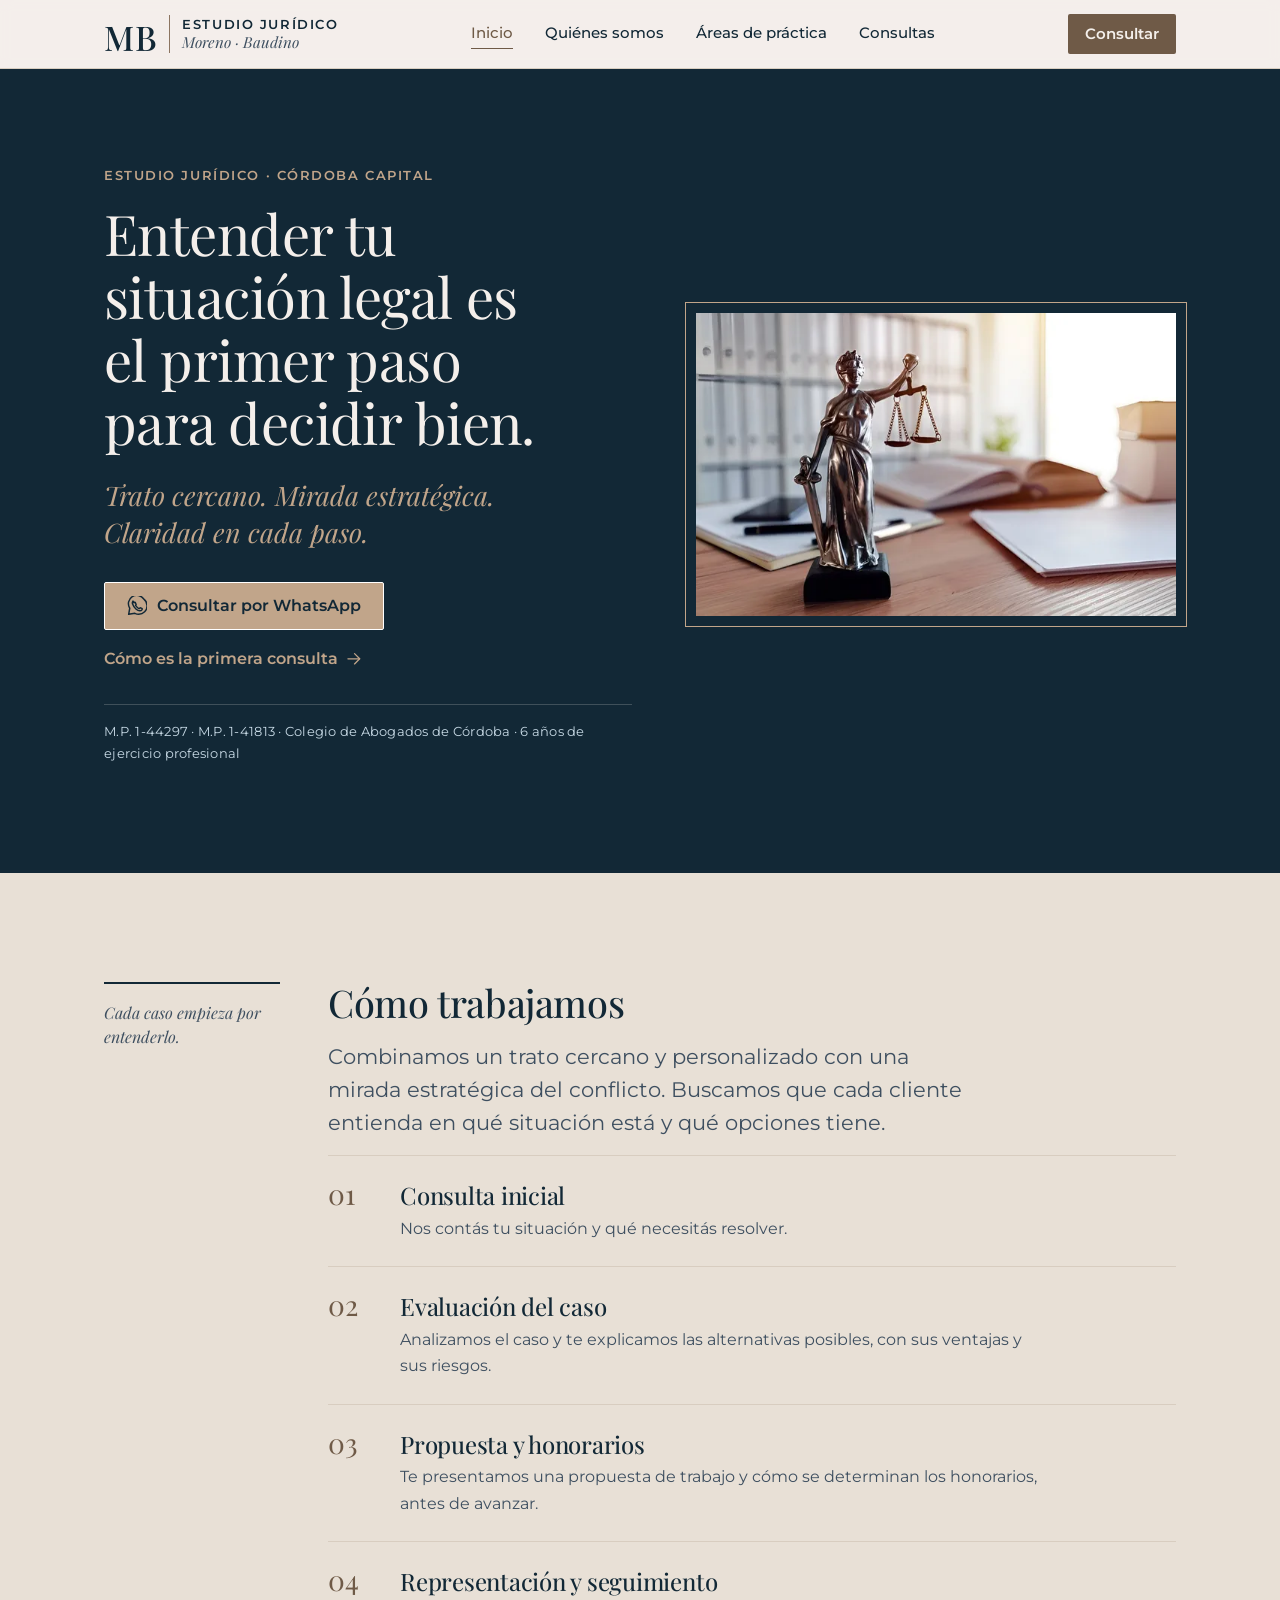
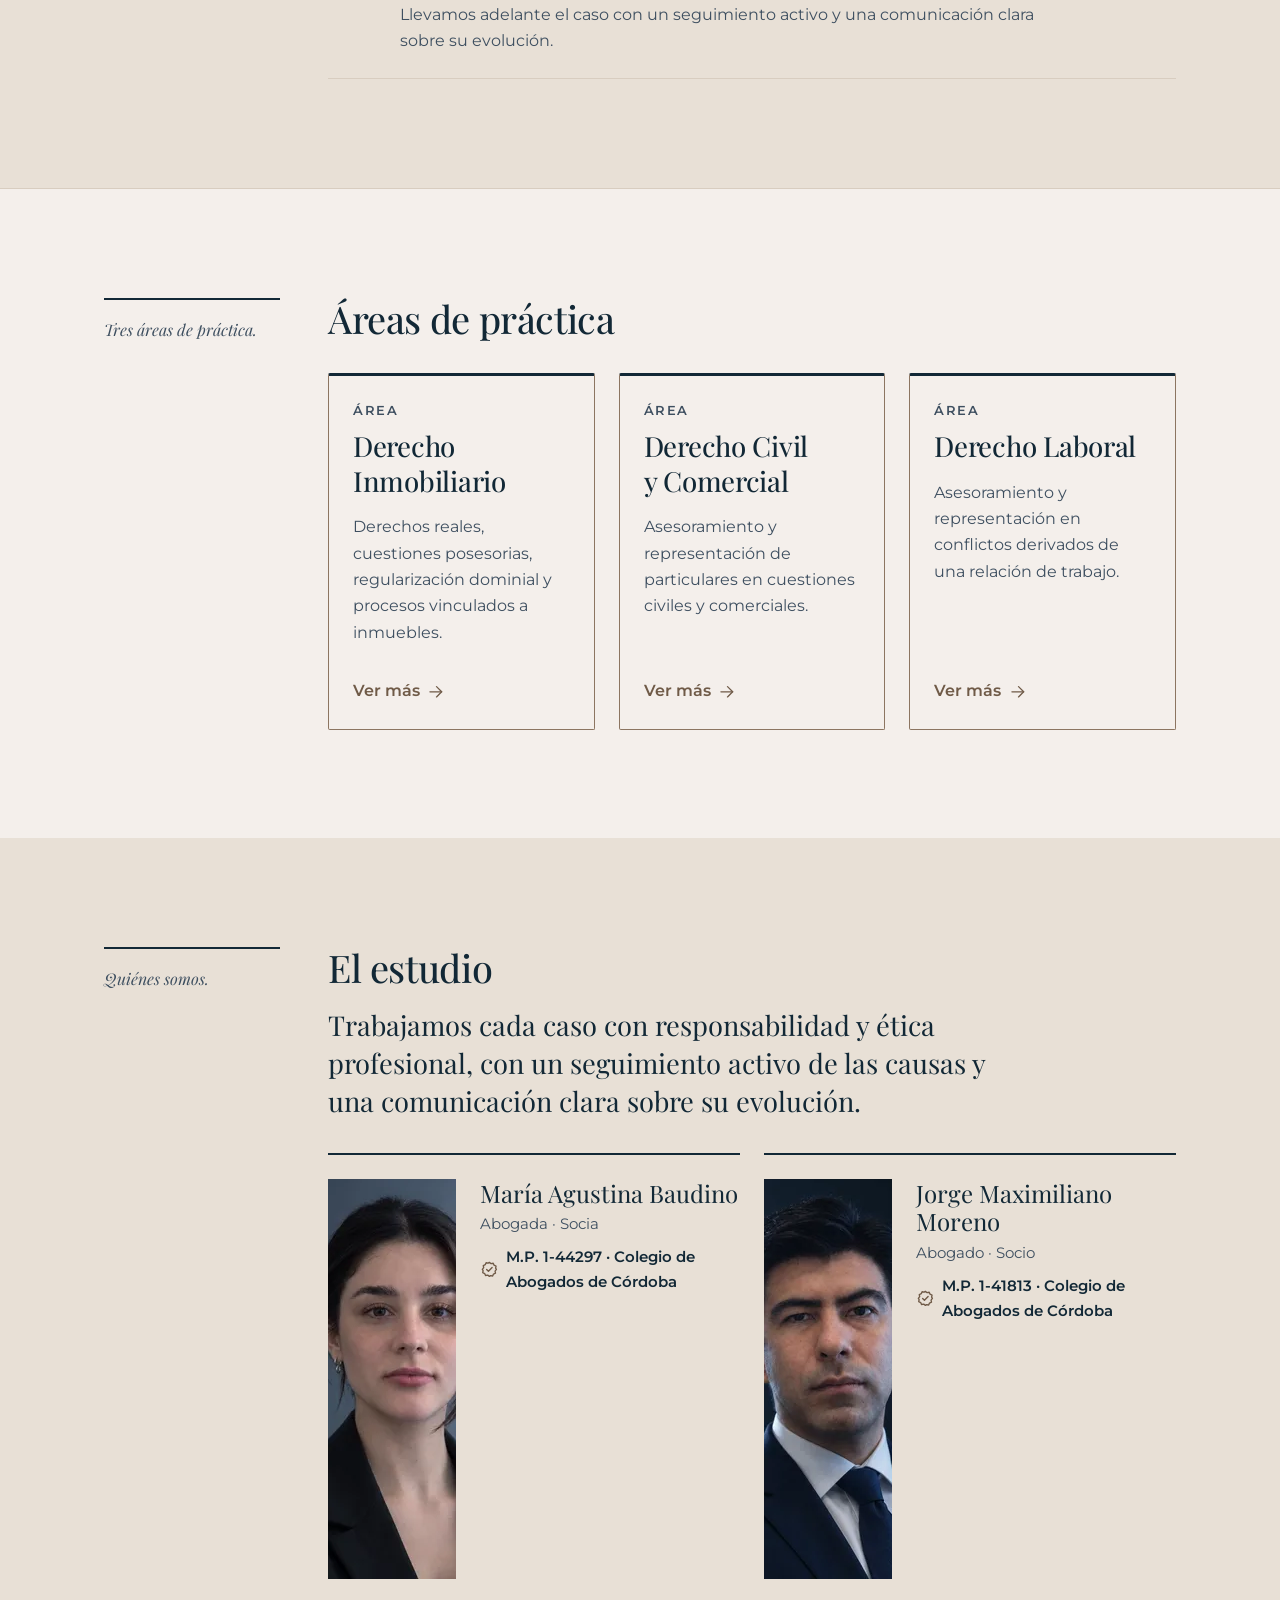
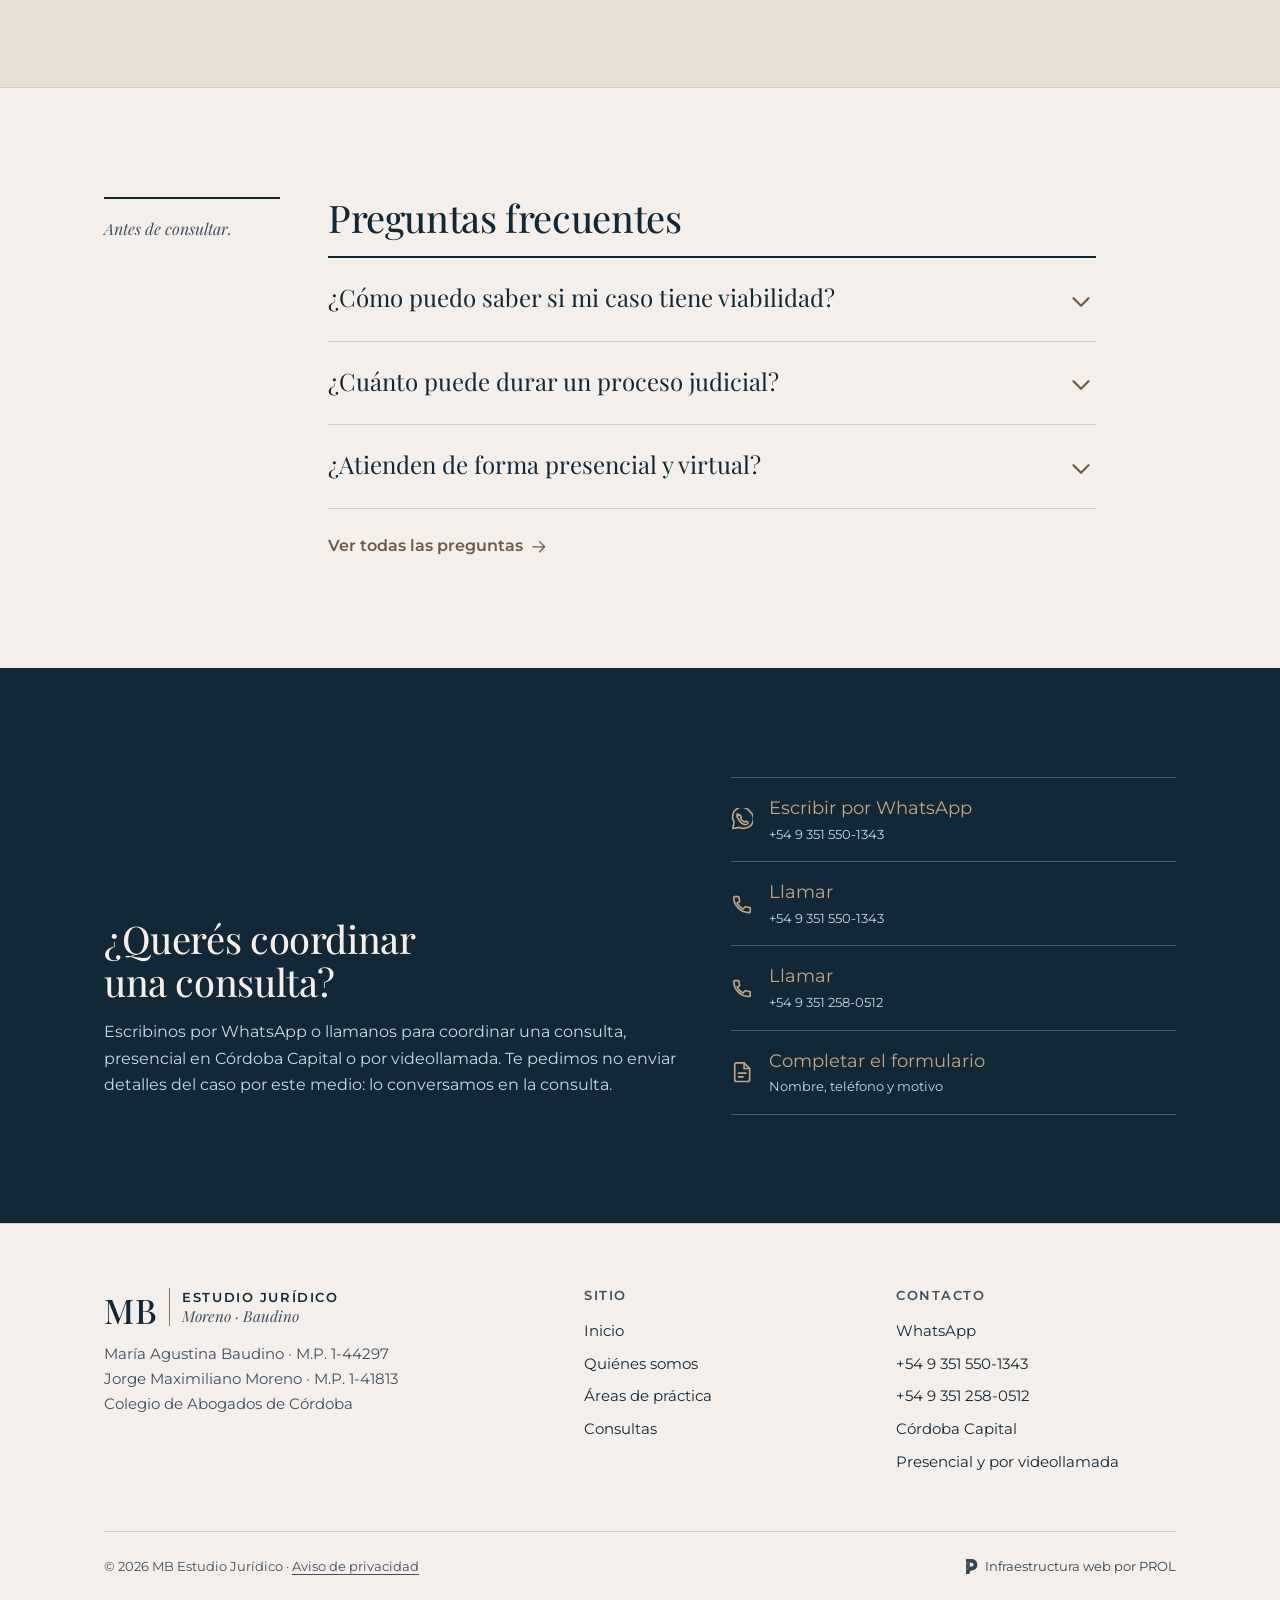
==== commit 37446f32: "Profile- areas - fonts - colors updates" ====
--- a/index.html
+++ b/index.html
@@ -7,7 +7,7 @@
   <meta name="description" content="Estudio jurídico en Córdoba Capital. Derecho Inmobiliario, Derecho Civil y Comercial y Derecho Laboral. Atención presencial y por videollamada.">
   <meta name="robots" content="index, follow">
   <link rel="canonical" href="https://dominio-pendiente.invalid/">
-  <meta name="theme-color" content="#f5f2ea">
+  <meta name="theme-color" content="#f4efeb">
 
   <meta property="og:type" content="website">
   <meta property="og:locale" content="es_AR">
@@ -25,8 +25,8 @@
   <link rel="apple-touch-icon" href="assets/images/apple-touch-icon.png">
   <link rel="manifest" href="site.webmanifest">
 
-  <link rel="preload" href="assets/fonts/public-sans-400.woff2" as="font" type="font/woff2" crossorigin>
-  <link rel="preload" href="assets/fonts/newsreader-wght-normal.woff2" as="font" type="font/woff2" crossorigin>
+  <link rel="preload" href="aassets/fonts/montserrat-latin-wght-normal.woff2" as="font" type="font/woff2" crossorigin>
+  <link rel="preload" href="assets/fonts/playfair-display-latin-wght-normal.woff2" as="font" type="font/woff2" crossorigin>
   <link rel="stylesheet" href="css/styles.css">
   <script>document.documentElement.classList.replace("no-js", "js");</script>
   <script src="js/main.js" defer></script>
@@ -204,11 +204,20 @@
           <p class="firm-statement">Trabajamos cada caso con responsabilidad y ética profesional, con un seguimiento activo de las causas y una comunicación clara sobre su evolución.</p>
           <ul class="lawyers">
           <li class="lawyer">
+            <!-- María Agustina Baudino -->
+            <picture>
+              <source type="image/webp" srcset="assets/images/baudino-320.webp">
+                <img class="lawyer__photo" src="assets/images/baudino-320.jpg" width="320" height="400" loading="lazy" decoding="async" alt="Retrato de María Agustina Baudino">
+            </picture>
             <p class="lawyer__name">María Agustina Baudino</p>
             <p class="lawyer__role">Abogada · Socia</p>
             <p class="lawyer__reg"><svg class="icon" viewBox="0 0 24 24" fill="none" stroke="currentColor" stroke-width="1.75" stroke-linecap="round" stroke-linejoin="round" aria-hidden="true" focusable="false"><path d="M12 3l2.2 1.7 2.7-.5 1.1 2.5 2.5 1.1-.5 2.7L21 12l-1.7 2.2.5 2.7-2.5 1.1-1.1 2.5-2.7-.5L12 21l-2.2-1.7-2.7.5-1.1-2.5-2.5-1.1.5-2.7L3 12l1.7-2.2-.5-2.7 2.5-1.1 1.1-2.5 2.7.5L12 3z"/><polyline points="8.5 12.2 10.8 14.5 15.5 9.5"/></svg>M.P. 1-44297 · Colegio de Abogados de Córdoba</p>
           </li>
           <li class="lawyer">
+            <picture>
+              <source type="image/webp" srcset="assets/images/moreno-320.webp">
+                <img class="lawyer__photo" src="assets/images/moreno-320.jpg" width="320" height="400" loading="lazy" decoding="async" alt="Retrato de Jorge Maximiliano Moreno">
+            </picture>
             <p class="lawyer__name">Jorge Maximiliano Moreno</p>
             <p class="lawyer__role">Abogado · Socio</p>
             <p class="lawyer__reg"><svg class="icon" viewBox="0 0 24 24" fill="none" stroke="currentColor" stroke-width="1.75" stroke-linecap="round" stroke-linejoin="round" aria-hidden="true" focusable="false"><path d="M12 3l2.2 1.7 2.7-.5 1.1 2.5 2.5 1.1-.5 2.7L21 12l-1.7 2.2.5 2.7-2.5 1.1-1.1 2.5-2.7-.5L12 21l-2.2-1.7-2.7.5-1.1-2.5-2.5-1.1.5-2.7L3 12l1.7-2.2-.5-2.7 2.5-1.1 1.1-2.5 2.7.5L12 3z"/><polyline points="8.5 12.2 10.8 14.5 15.5 9.5"/></svg>M.P. 1-41813 · Colegio de Abogados de Córdoba</p>
--- a/css/styles.css
+++ b/css/styles.css
@@ -1,73 +1,66 @@
 /* ==========================================================================
    MB — Estudio Jurídico Moreno · Baudino
-   Concept: "the annotated document" — paper, ink, lacre accent, margin column.
+   Concept: "the annotated document" — paper, navy ink, brown accent, margin column.
    Tokens → base → layout → components → pages → utilities.
    ========================================================================== */
 
 /* ---------- Fonts (self-hosted, OFL) ---------- */
 @font-face {
-  font-family: "Newsreader";
-  src: url("../assets/fonts/newsreader-wght-normal.woff2") format("woff2");
-  font-weight: 200 800;
+  font-family: "Playfair Display";
+  src: url("../assets/fonts/playfair-display-latin-wght-normal.woff2") format("woff2");
+  font-weight: 400 900;
   font-style: normal;
   font-display: swap;
 }
 @font-face {
-  font-family: "Newsreader";
-  src: url("../assets/fonts/newsreader-wght-italic.woff2") format("woff2");
-  font-weight: 200 800;
+  font-family: "Playfair Display";
+  src: url("../assets/fonts/playfair-display-latin-wght-italic.woff2") format("woff2");
+  font-weight: 400 900;
   font-style: italic;
   font-display: swap;
 }
 @font-face {
-  font-family: "Public Sans";
-  src: url("../assets/fonts/public-sans-400.woff2") format("woff2");
-  font-weight: 400;
+  font-family: "Montserrat";
+  src: url("../assets/fonts/montserrat-latin-wght-normal.woff2") format("woff2");
+  font-weight: 100 900;
   font-style: normal;
   font-display: swap;
 }
 @font-face {
-  font-family: "Public Sans";
-  src: url("../assets/fonts/public-sans-500.woff2") format("woff2");
-  font-weight: 500;
-  font-style: normal;
-  font-display: swap;
-}
-@font-face {
-  font-family: "Public Sans";
-  src: url("../assets/fonts/public-sans-600.woff2") format("woff2");
-  font-weight: 600;
-  font-style: normal;
+  font-family: "Montserrat";
+  src: url("../assets/fonts/montserrat-latin-wght-italic.woff2") format("woff2");
+  font-weight: 100 900;
+  font-style: italic;
   font-display: swap;
 }
 
 /* ---------- Tokens ---------- */
 :root {
   /* Color */
-  --paper: #f5f2ea;
-  --paper-2: #ece7db;
-  --ink: #1c2320;
-  --ink-2: #4a524e;
-  --rule: #d6cfbf;
-  --rule-strong: #8a8374; /* form borders: ≥3:1 on paper */
-  --lacre: #8b3a2b;
-  --lacre-dark: #6e2c20;
-  --lacre-light: #e3a08c;
-  --terracota: #cf7a55;      /* hero CTA bg; --ink text on it = 5.0:1 */
-  --on-ink: #f5f2ea;
-  --on-ink-2: #b9bfb9;
-  --verde: #1c2320;          /* original dark green: page headers, contact band, rules */
-  --on-verde-2: #b9bfb9;     /* secondary text on --verde (8.6:1) */
-  --lacre-on-verde: #e3a08c; /* accents/links on --verde (7.4:1) */
+  --paper: #f4efeb;
+  --paper-2: #e8e0d6;
+  --ink: #122836;
+  --ink-2: #3e4f60;
+  --rule: #d8cdc0;
+  --rule-strong: #8c7561; /* form borders: ≥3:1 on paper */
+  --lacre: #6f5a47;
+  --lacre-dark: #54432f;
+  --lacre-light: #c1a58a;
+  --terracota: #c1a58a;      /* hero CTA bg (tan); --ink text on it */
+  --on-ink: #f4efeb;
+  --on-ink-2: #c7d9e5;
+  --verde: #122836;          /* navy: page headers, contact band, rules */
+  --on-verde-2: #c7d9e5;     /* secondary text on navy */
+  --lacre-on-verde: #c1a58a; /* accents/links on navy */
 
   /* Type */
-  --font-serif: "Newsreader", "Iowan Old Style", Georgia, serif;
-  --font-sans: "Public Sans", system-ui, -apple-system, "Segoe UI", Roboto, sans-serif;
-  --fs-h1: clamp(2.5rem, 1.6rem + 3.6vw, 4rem);
-  --fs-h2: clamp(1.875rem, 1.4rem + 1.9vw, 2.625rem);
+  --font-serif: "Playfair Display", Georgia, "Times New Roman", serif;
+  --font-sans: "Montserrat", system-ui, -apple-system, "Segoe UI", Roboto, sans-serif;
+  --fs-h1: clamp(2.25rem, 1.5rem + 3vw, 3.5rem);
+  --fs-h2: clamp(1.75rem, 1.35rem + 1.6vw, 2.375rem);
   --fs-h3: clamp(1.3rem, 1.2rem + 0.4vw, 1.5rem);
   --fs-lead: clamp(1.125rem, 1.05rem + 0.3vw, 1.3125rem);
-  --fs-body: 1.0625rem;
+  --fs-body: 1rem;
   --fs-small: 0.9375rem;
   --fs-xs: 0.8125rem;
 
@@ -443,7 +436,7 @@
 
 .hero__grid {
   display: grid;
-  grid-template-columns: minmax(0, 1.55fr) minmax(0, 1fr);
+  grid-template-columns: minmax(0, 1.1fr) minmax(0, 1fr);
   gap: var(--s-6);
   align-items: end;
 }
@@ -547,9 +540,26 @@
   list-style: none;
 }
 .lawyer {
+  --photo-w: clamp(6rem, 5rem + 4vw, 8rem);
+  display: grid;
+  grid-template-columns: var(--photo-w) minmax(0, 1fr);
+  column-gap: var(--s-3);
+  align-content: start;
   padding: var(--s-3) 0 0;
   border-top: 2px solid var(--verde);
 }
+.lawyer > * { grid-column: 2; }
+.lawyer > .lawyer__photo,
+.lawyer > picture { grid-column: 1; grid-row: 1 / span 4; }
+.lawyer__photo {
+  display: block;
+  width: 100%;
+  aspect-ratio: 4 / 5;
+  object-fit: cover;
+  object-position: 50% 20%;
+  background: var(--verde);
+}
+.lawyer__reg { justify-self: start; }
 .lawyer__name {
   font-family: var(--font-serif);
   font-size: 1.5rem;
@@ -570,6 +580,27 @@
 @media (max-width: 40rem) {
   .lawyers { grid-template-columns: 1fr; }
 }
+
+/* ---------- Areas index (areas page) ---------- */
+.area-index {
+  display: flex;
+  flex-wrap: wrap;
+  gap: 0.5rem 1.5rem;
+  margin: var(--s-3) 0 0;
+  padding: 0;
+  list-style: none;
+}
+.area-index a {
+  display: inline-block;
+  padding-bottom: 0.15rem;
+  border-bottom: 1px solid var(--rule-strong);
+  font-size: var(--fs-small);
+  font-weight: 500;
+  color: var(--ink);
+  text-decoration: none;
+}
+.area-index a:hover { color: var(--lacre); border-color: var(--lacre); }
+.section[id] { scroll-margin-top: 5rem; }
 
 /* ---------- FAQ (native details) ---------- */
 .faq { border-top: 2px solid var(--verde); max-width: 48rem; }
@@ -615,8 +646,8 @@
   gap: var(--s-5);
   align-items: end;
 }
-.channels { list-style: none; border-top: 1px solid rgba(245, 242, 234, 0.25); }
-.channels li { border-bottom: 1px solid rgba(245, 242, 234, 0.25); }
+.channels { list-style: none; border-top: 1px solid rgba(244, 239, 235, 0.25); }
+.channels li { border-bottom: 1px solid rgba(244, 239, 235, 0.25); }
 .channels a {
   display: flex;
   align-items: center;
@@ -716,7 +747,7 @@
 }
 .form select {
   appearance: none;
-  background-image: url("data:image/svg+xml,%3Csvg xmlns='http://www.w3.org/2000/svg' viewBox='0 0 24 24' fill='none' stroke='%231c2320' stroke-width='1.75' stroke-linecap='round' stroke-linejoin='round'%3E%3Cpolyline points='6 9 12 15 18 9'/%3E%3C/svg%3E");
+  background-image: url("data:image/svg+xml,%3Csvg xmlns='http://www.w3.org/2000/svg' viewBox='0 0 24 24' fill='none' stroke='%23122836' stroke-width='1.75' stroke-linecap='round' stroke-linejoin='round'%3E%3Cpolyline points='6 9 12 15 18 9'/%3E%3C/svg%3E");
   background-repeat: no-repeat;
   background-position: right 0.75rem center;
   background-size: 1.1rem;
@@ -864,9 +895,11 @@
 .hero__grid { align-items: center; }
 .hero__media {
   margin: 0;
-  aspect-ratio: 4 / 5;
+  aspect-ratio: 1400 / 882; /* full photo, no crop */
   overflow: hidden;
-  background: #2a322e; /* shown while the image loads */
+  background: #1d3a4d; /* shown while the image loads */
+  outline: 1px solid var(--lacre-on-verde); /* thin tan frame */
+  outline-offset: 10px;
 }
 .hero__media picture { display: contents; }
 .hero__media img {
@@ -874,19 +907,14 @@
   width: 100%;
   height: 100%;
   object-fit: cover;
-  object-position: 50% 20%;
+  object-position: 34% 50%;
 }
 .hero__facts {
   margin: var(--s-4) 0 0;
   padding-top: var(--s-2);
-  border-top: 1px solid rgba(245, 242, 234, 0.2);
+  border-top: 1px solid rgba(244, 239, 235, 0.2);
   font-size: var(--fs-xs);
   letter-spacing: 0.02em;
   color: var(--on-verde-2);
   max-width: 36rem;
-}
-@media (max-width: 56rem) {
-  /* Vertical subject: near-square crop keeps scales and head in frame */
-  .hero__media { aspect-ratio: 1 / 1; }
-  .hero__media img { object-position: 50% 30%; }
-}
+}
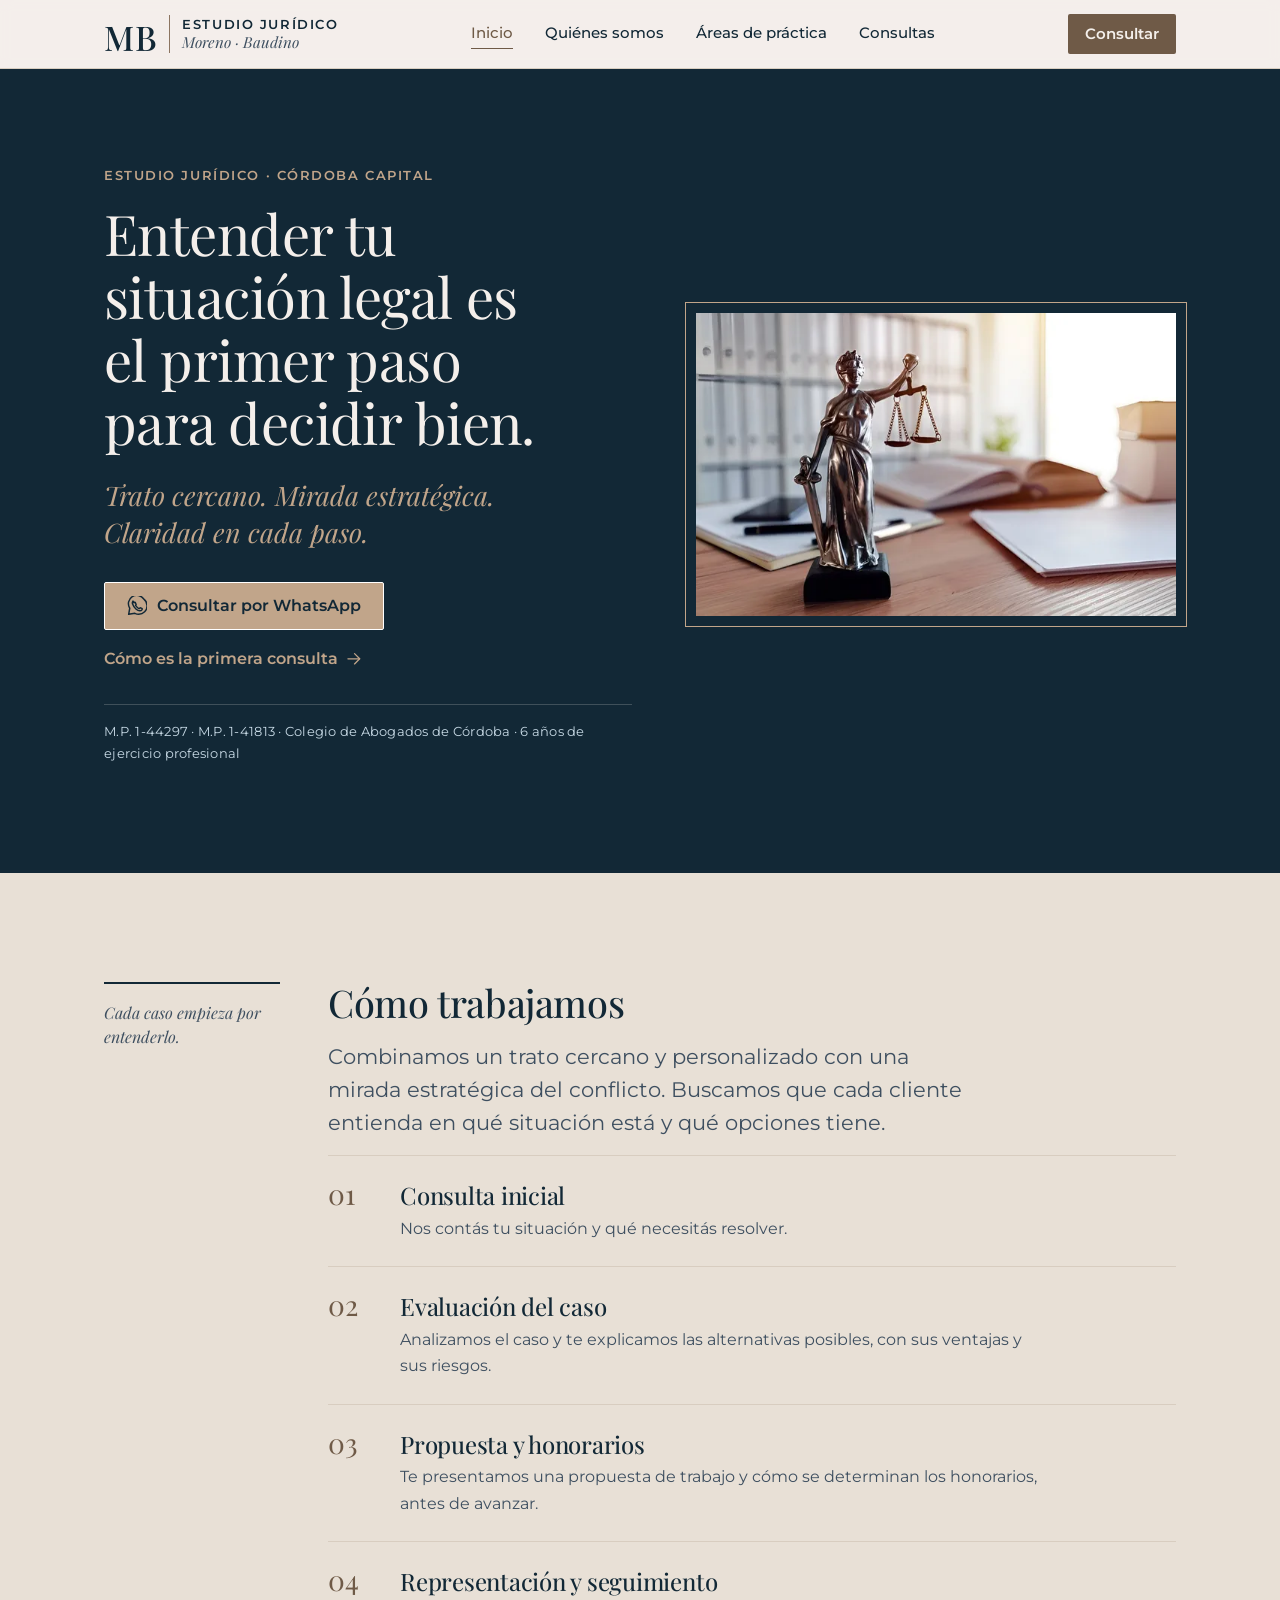
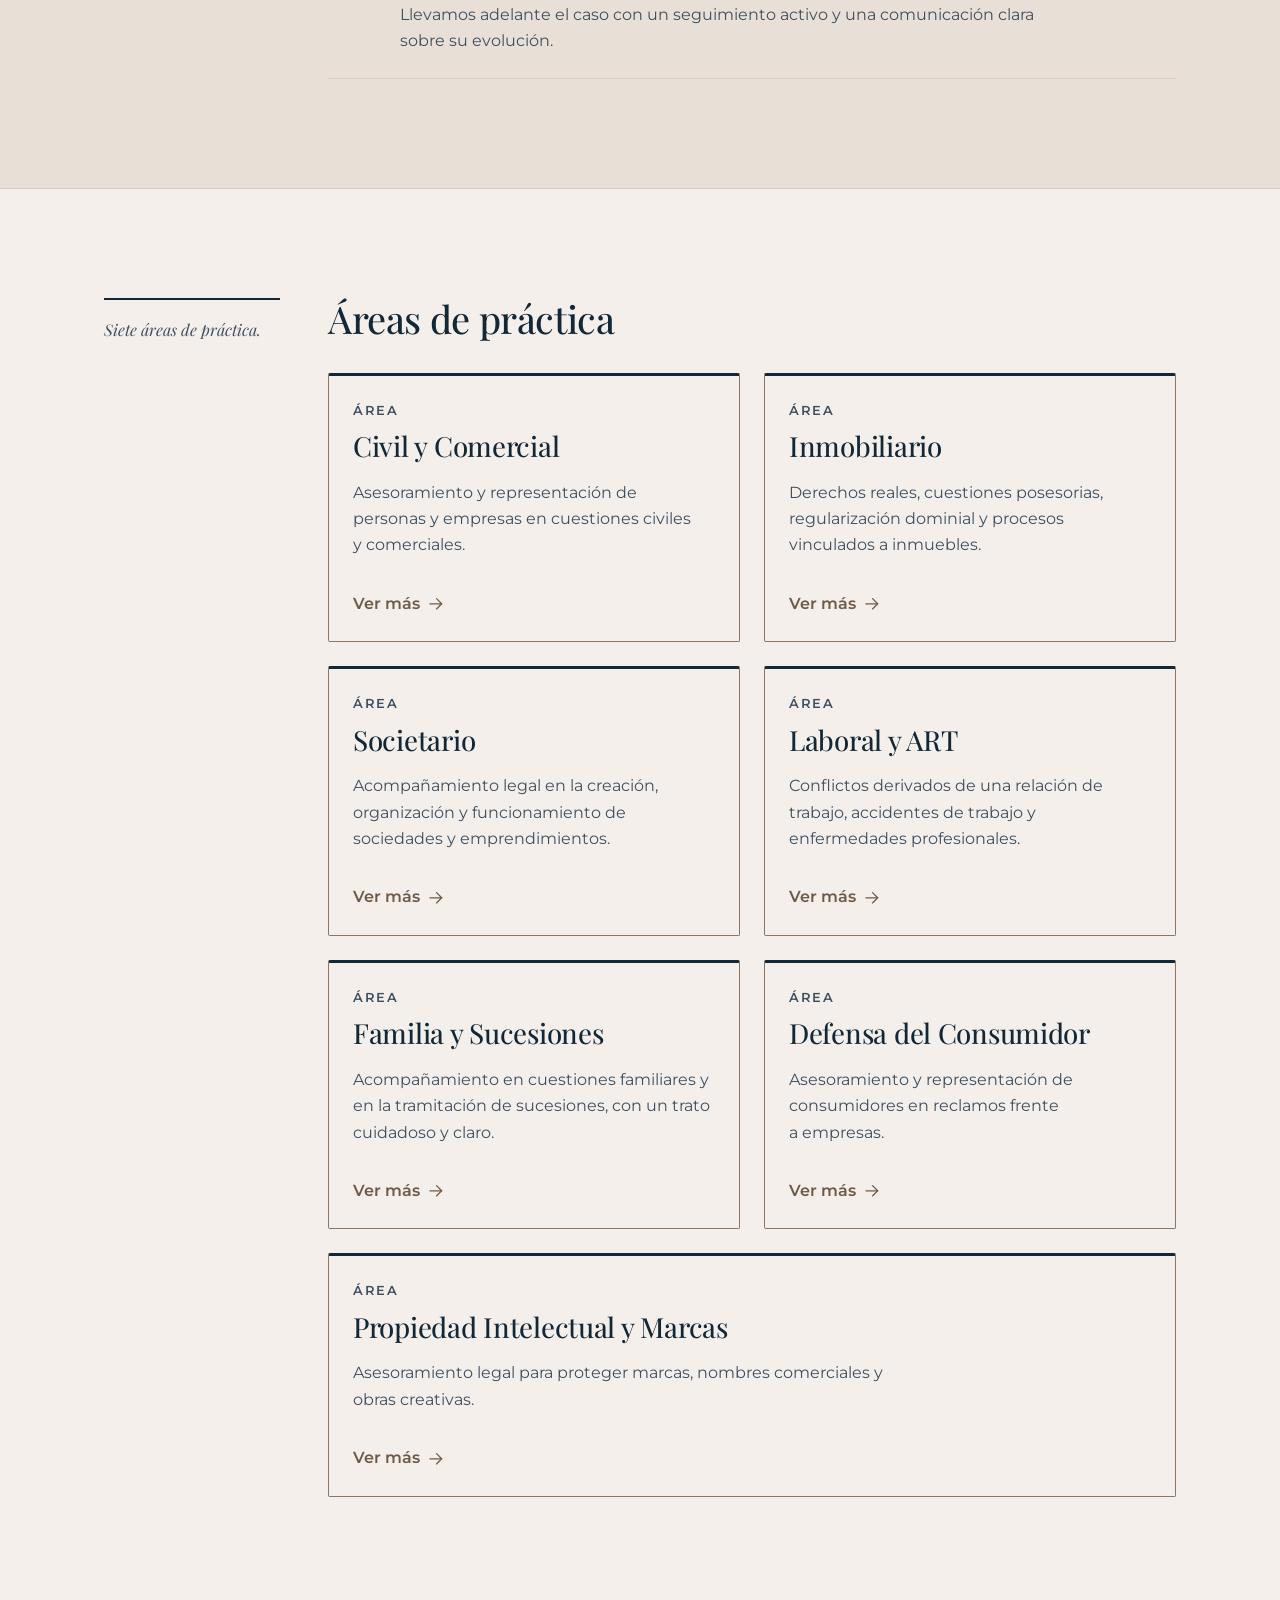
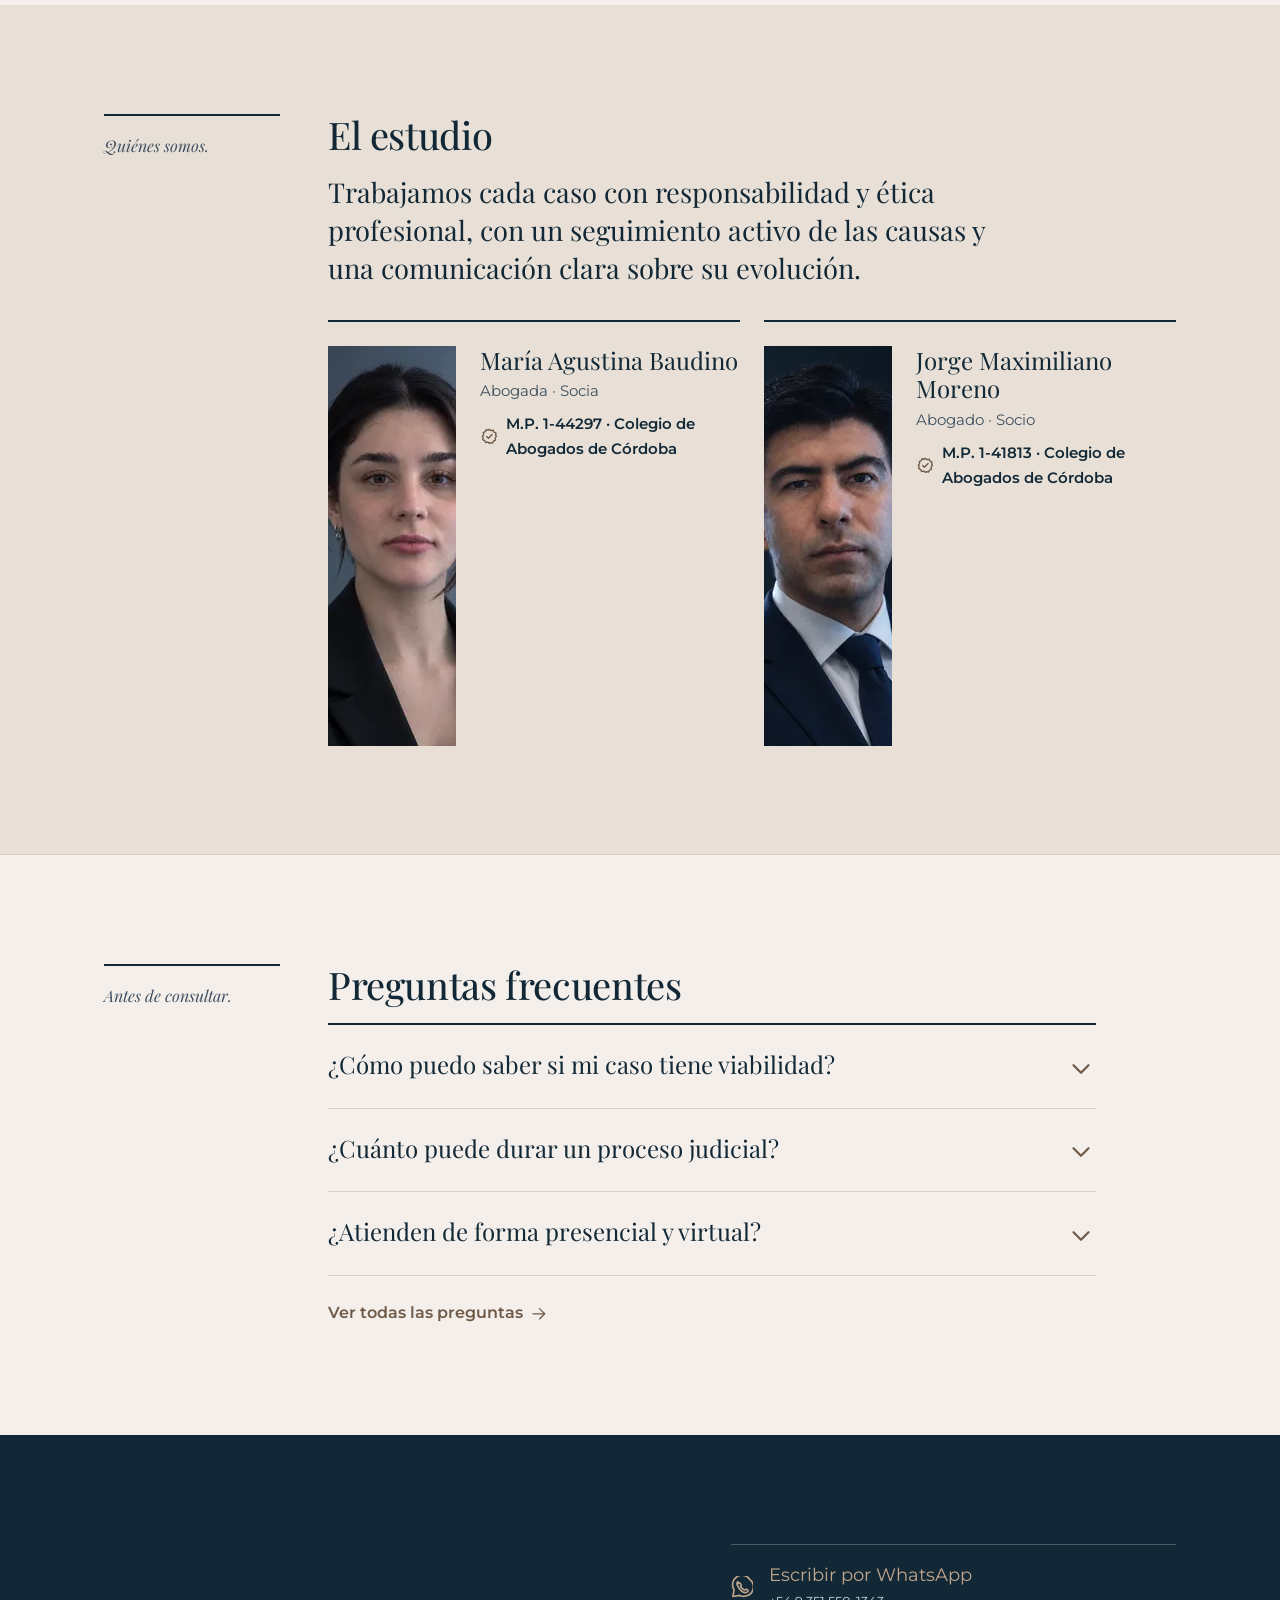
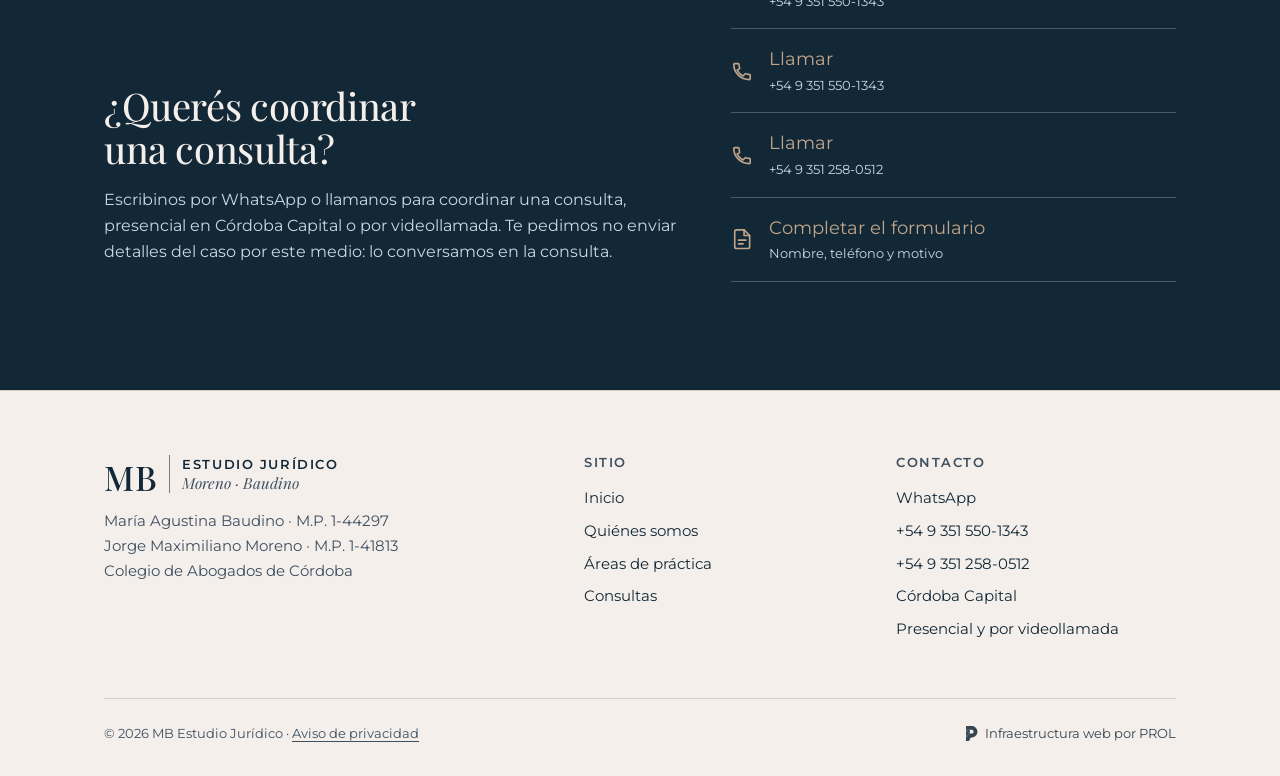
==== commit 225147c2: "Header updates" ====
--- a/index.html
+++ b/index.html
@@ -163,31 +163,55 @@
       </div>
     </section>
 
-    <section class="section" aria-labelledby="areas-title">
+<section class="section" aria-labelledby="areas-title">
       <div class="container doc">
         <div class="doc__margin">
-          <p class="doc__note">Tres áreas de práctica.</p>
+          <p class="doc__note">Siete áreas de práctica.</p>
         </div>
         <div class="doc__body">
           <h2 id="areas-title">Áreas de práctica</h2>
           <div class="areas">
             <article class="area">
               <p class="area__label">Área</p>
-              <h3>Derecho Inmobiliario</h3>
+              <h3>Civil y Comercial</h3>
+              <p>Asesoramiento y representación de personas y empresas en cuestiones civiles y comerciales.</p>
+              <a class="link-arrow" href="areas-de-practica/#civil-y-comercial">Ver más<span class="visually-hidden"> sobre Civil y Comercial</span><svg class="icon" viewBox="0 0 24 24" fill="none" stroke="currentColor" stroke-width="1.75" stroke-linecap="round" stroke-linejoin="round" aria-hidden="true" focusable="false"><line x1="4" y1="12" x2="20" y2="12"/><polyline points="13 5 20 12 13 19"/></svg></a>
+            </article>
+            <article class="area">
+              <p class="area__label">Área</p>
+              <h3>Inmobiliario</h3>
               <p>Derechos reales, cuestiones posesorias, regularización dominial y procesos vinculados a inmuebles.</p>
-              <a class="link-arrow" href="areas-de-practica/#inmobiliario">Ver más<span class="visually-hidden"> sobre Derecho Inmobiliario</span><svg class="icon" viewBox="0 0 24 24" fill="none" stroke="currentColor" stroke-width="1.75" stroke-linecap="round" stroke-linejoin="round" aria-hidden="true" focusable="false"><line x1="4" y1="12" x2="20" y2="12"/><polyline points="13 5 20 12 13 19"/></svg></a>
-            </article>
-            <article class="area">
-              <p class="area__label">Área</p>
-              <h3>Derecho Civil y Comercial</h3>
-              <p>Asesoramiento y representación de particulares en cuestiones civiles y comerciales.</p>
-              <a class="link-arrow" href="areas-de-practica/#civil-y-comercial">Ver más<span class="visually-hidden"> sobre Derecho Civil y Comercial</span><svg class="icon" viewBox="0 0 24 24" fill="none" stroke="currentColor" stroke-width="1.75" stroke-linecap="round" stroke-linejoin="round" aria-hidden="true" focusable="false"><line x1="4" y1="12" x2="20" y2="12"/><polyline points="13 5 20 12 13 19"/></svg></a>
-            </article>
-            <article class="area">
-              <p class="area__label">Área</p>
-              <h3>Derecho Laboral</h3>
-              <p>Asesoramiento y representación en conflictos derivados de una relación de trabajo.</p>
-              <a class="link-arrow" href="areas-de-practica/#laboral">Ver más<span class="visually-hidden"> sobre Derecho Laboral</span><svg class="icon" viewBox="0 0 24 24" fill="none" stroke="currentColor" stroke-width="1.75" stroke-linecap="round" stroke-linejoin="round" aria-hidden="true" focusable="false"><line x1="4" y1="12" x2="20" y2="12"/><polyline points="13 5 20 12 13 19"/></svg></a>
+              <a class="link-arrow" href="areas-de-practica/#inmobiliario">Ver más<span class="visually-hidden"> sobre Inmobiliario</span><svg class="icon" viewBox="0 0 24 24" fill="none" stroke="currentColor" stroke-width="1.75" stroke-linecap="round" stroke-linejoin="round" aria-hidden="true" focusable="false"><line x1="4" y1="12" x2="20" y2="12"/><polyline points="13 5 20 12 13 19"/></svg></a>
+            </article>
+            <article class="area">
+              <p class="area__label">Área</p>
+              <h3>Societario</h3>
+              <p>Acompañamiento legal en la creación, organización y funcionamiento de sociedades y emprendimientos.</p>
+              <a class="link-arrow" href="areas-de-practica/#societario">Ver más<span class="visually-hidden"> sobre Societario</span><svg class="icon" viewBox="0 0 24 24" fill="none" stroke="currentColor" stroke-width="1.75" stroke-linecap="round" stroke-linejoin="round" aria-hidden="true" focusable="false"><line x1="4" y1="12" x2="20" y2="12"/><polyline points="13 5 20 12 13 19"/></svg></a>
+            </article>
+            <article class="area">
+              <p class="area__label">Área</p>
+              <h3>Laboral y ART</h3>
+              <p>Conflictos derivados de una relación de trabajo, accidentes de trabajo y enfermedades profesionales.</p>
+              <a class="link-arrow" href="areas-de-practica/#laboral-y-art">Ver más<span class="visually-hidden"> sobre Laboral y ART</span><svg class="icon" viewBox="0 0 24 24" fill="none" stroke="currentColor" stroke-width="1.75" stroke-linecap="round" stroke-linejoin="round" aria-hidden="true" focusable="false"><line x1="4" y1="12" x2="20" y2="12"/><polyline points="13 5 20 12 13 19"/></svg></a>
+            </article>
+            <article class="area">
+              <p class="area__label">Área</p>
+              <h3>Familia y Sucesiones</h3>
+              <p>Acompañamiento en cuestiones familiares y en la tramitación de sucesiones, con un trato cuidadoso y claro.</p>
+              <a class="link-arrow" href="areas-de-practica/#familia-y-sucesiones">Ver más<span class="visually-hidden"> sobre Familia y Sucesiones</span><svg class="icon" viewBox="0 0 24 24" fill="none" stroke="currentColor" stroke-width="1.75" stroke-linecap="round" stroke-linejoin="round" aria-hidden="true" focusable="false"><line x1="4" y1="12" x2="20" y2="12"/><polyline points="13 5 20 12 13 19"/></svg></a>
+            </article>
+            <article class="area">
+              <p class="area__label">Área</p>
+              <h3>Defensa del Consumidor</h3>
+              <p>Asesoramiento y representación de consumidores en reclamos frente a empresas.</p>
+              <a class="link-arrow" href="areas-de-practica/#defensa-del-consumidor">Ver más<span class="visually-hidden"> sobre Defensa del Consumidor</span><svg class="icon" viewBox="0 0 24 24" fill="none" stroke="currentColor" stroke-width="1.75" stroke-linecap="round" stroke-linejoin="round" aria-hidden="true" focusable="false"><line x1="4" y1="12" x2="20" y2="12"/><polyline points="13 5 20 12 13 19"/></svg></a>
+            </article>
+            <article class="area">
+              <p class="area__label">Área</p>
+              <h3>Propiedad Intelectual y Marcas</h3>
+              <p>Asesoramiento legal para proteger marcas, nombres comerciales y obras creativas.</p>
+              <a class="link-arrow" href="areas-de-practica/#propiedad-intelectual-y-marcas">Ver más<span class="visually-hidden"> sobre Propiedad Intelectual y Marcas</span><svg class="icon" viewBox="0 0 24 24" fill="none" stroke="currentColor" stroke-width="1.75" stroke-linecap="round" stroke-linejoin="round" aria-hidden="true" focusable="false"><line x1="4" y1="12" x2="20" y2="12"/><polyline points="13 5 20 12 13 19"/></svg></a>
             </article>
           </div>
         </div>
--- a/css/styles.css
+++ b/css/styles.css
@@ -494,10 +494,12 @@
 /* ---------- Practice areas ---------- */
 .areas {
   display: grid;
-  grid-template-columns: repeat(3, minmax(0, 1fr));
+  grid-template-columns: repeat(2, minmax(0, 1fr));
   gap: var(--s-3);
   margin-top: var(--s-4);
 }
+/* Odd count: the last card spans the full row instead of sitting alone */
+.area:last-child:nth-child(odd) { grid-column: 1 / -1; }
 .area {
   display: flex;
   flex-direction: column;
@@ -519,7 +521,7 @@
 .area p { color: var(--ink-2); }
 .area .link-arrow { margin-top: auto; padding-top: var(--s-2); }
 
-@media (max-width: 56rem) {
+@media (max-width: 40rem) {
   .areas { grid-template-columns: 1fr; }
   .area { padding: var(--s-3); }
 }
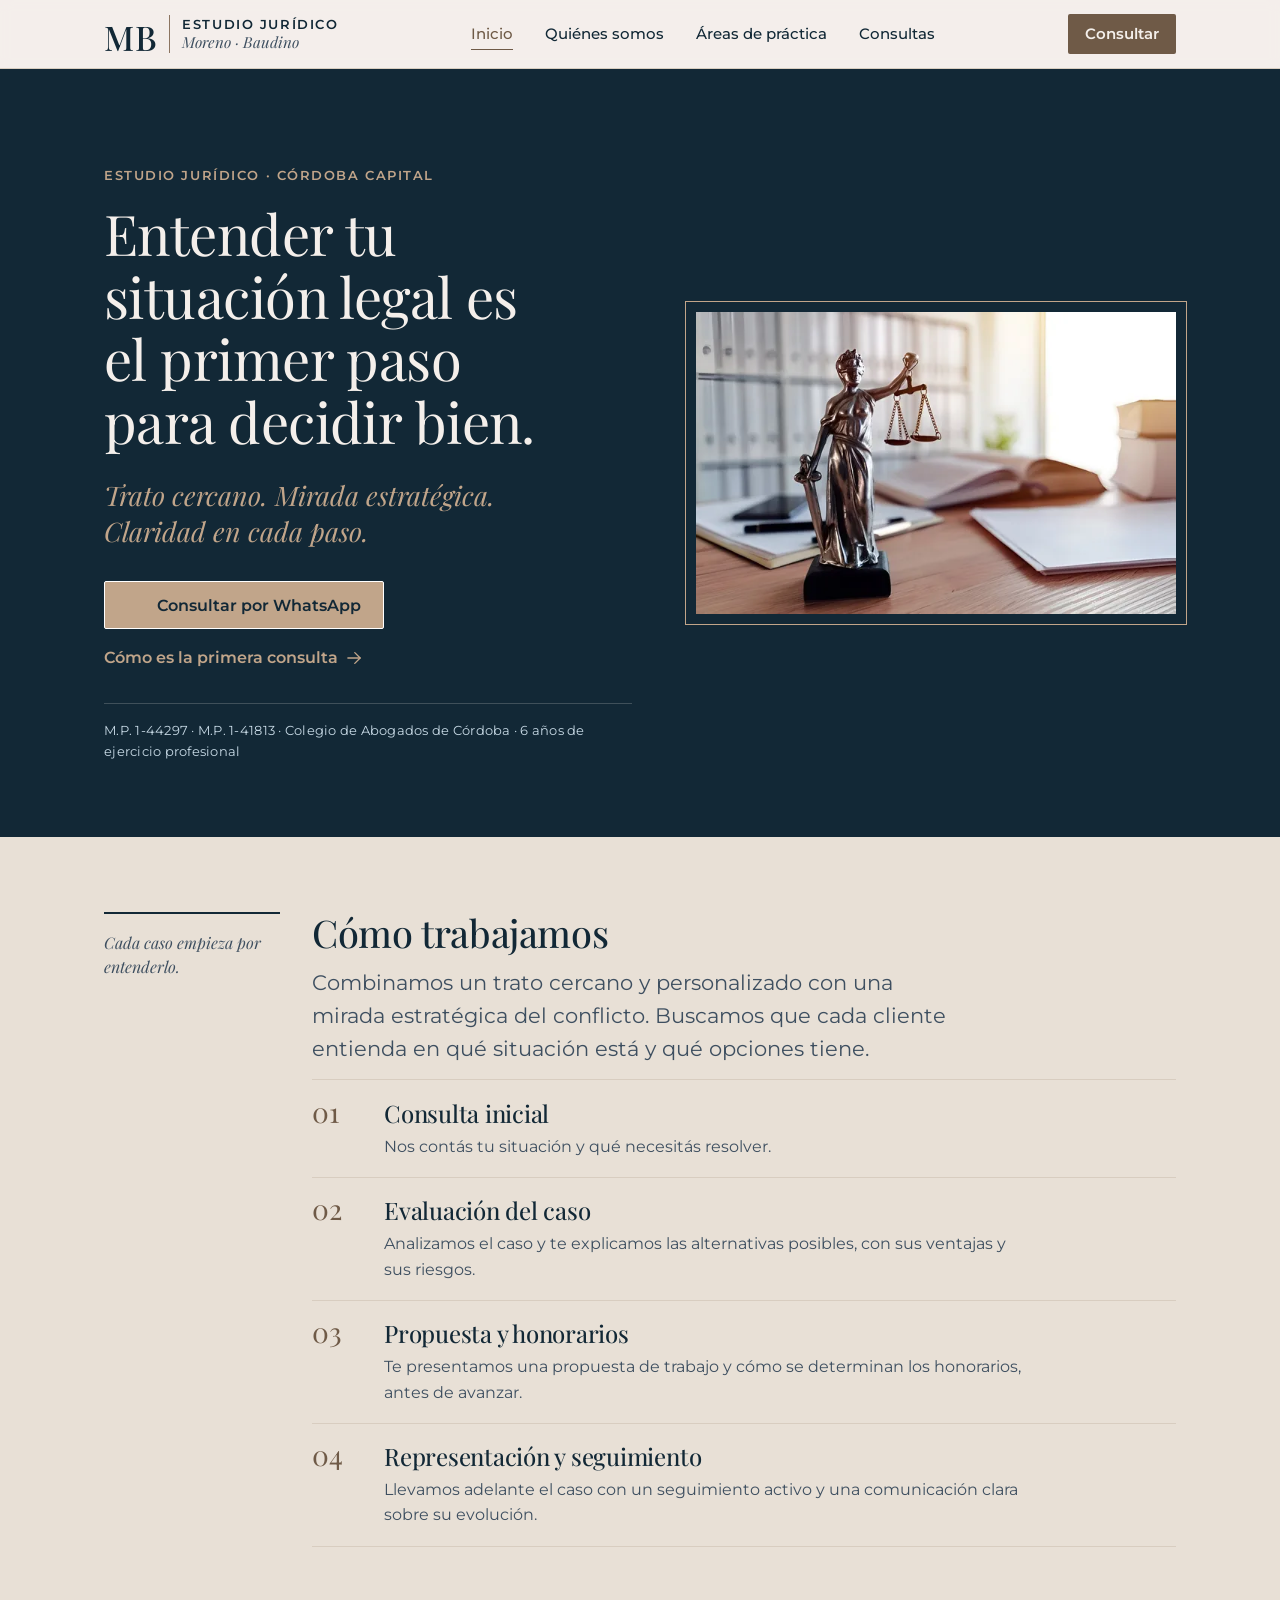
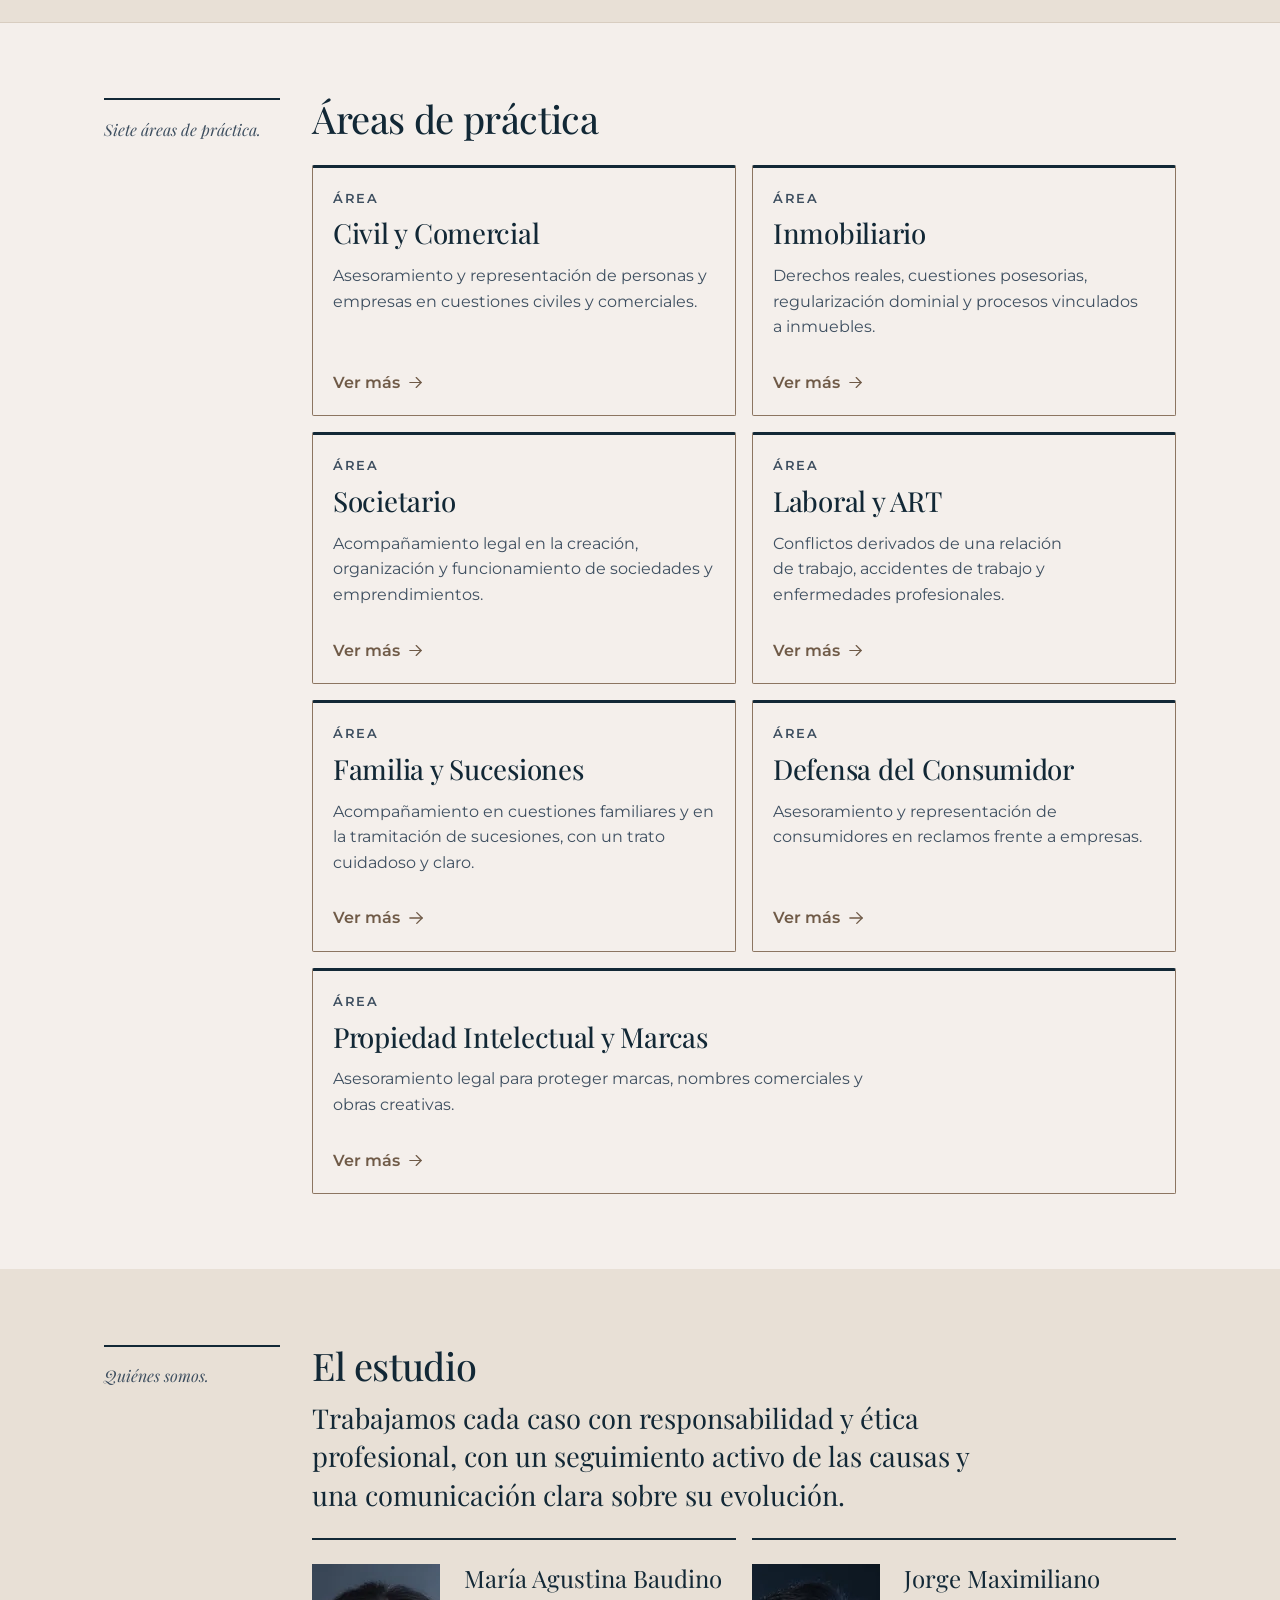
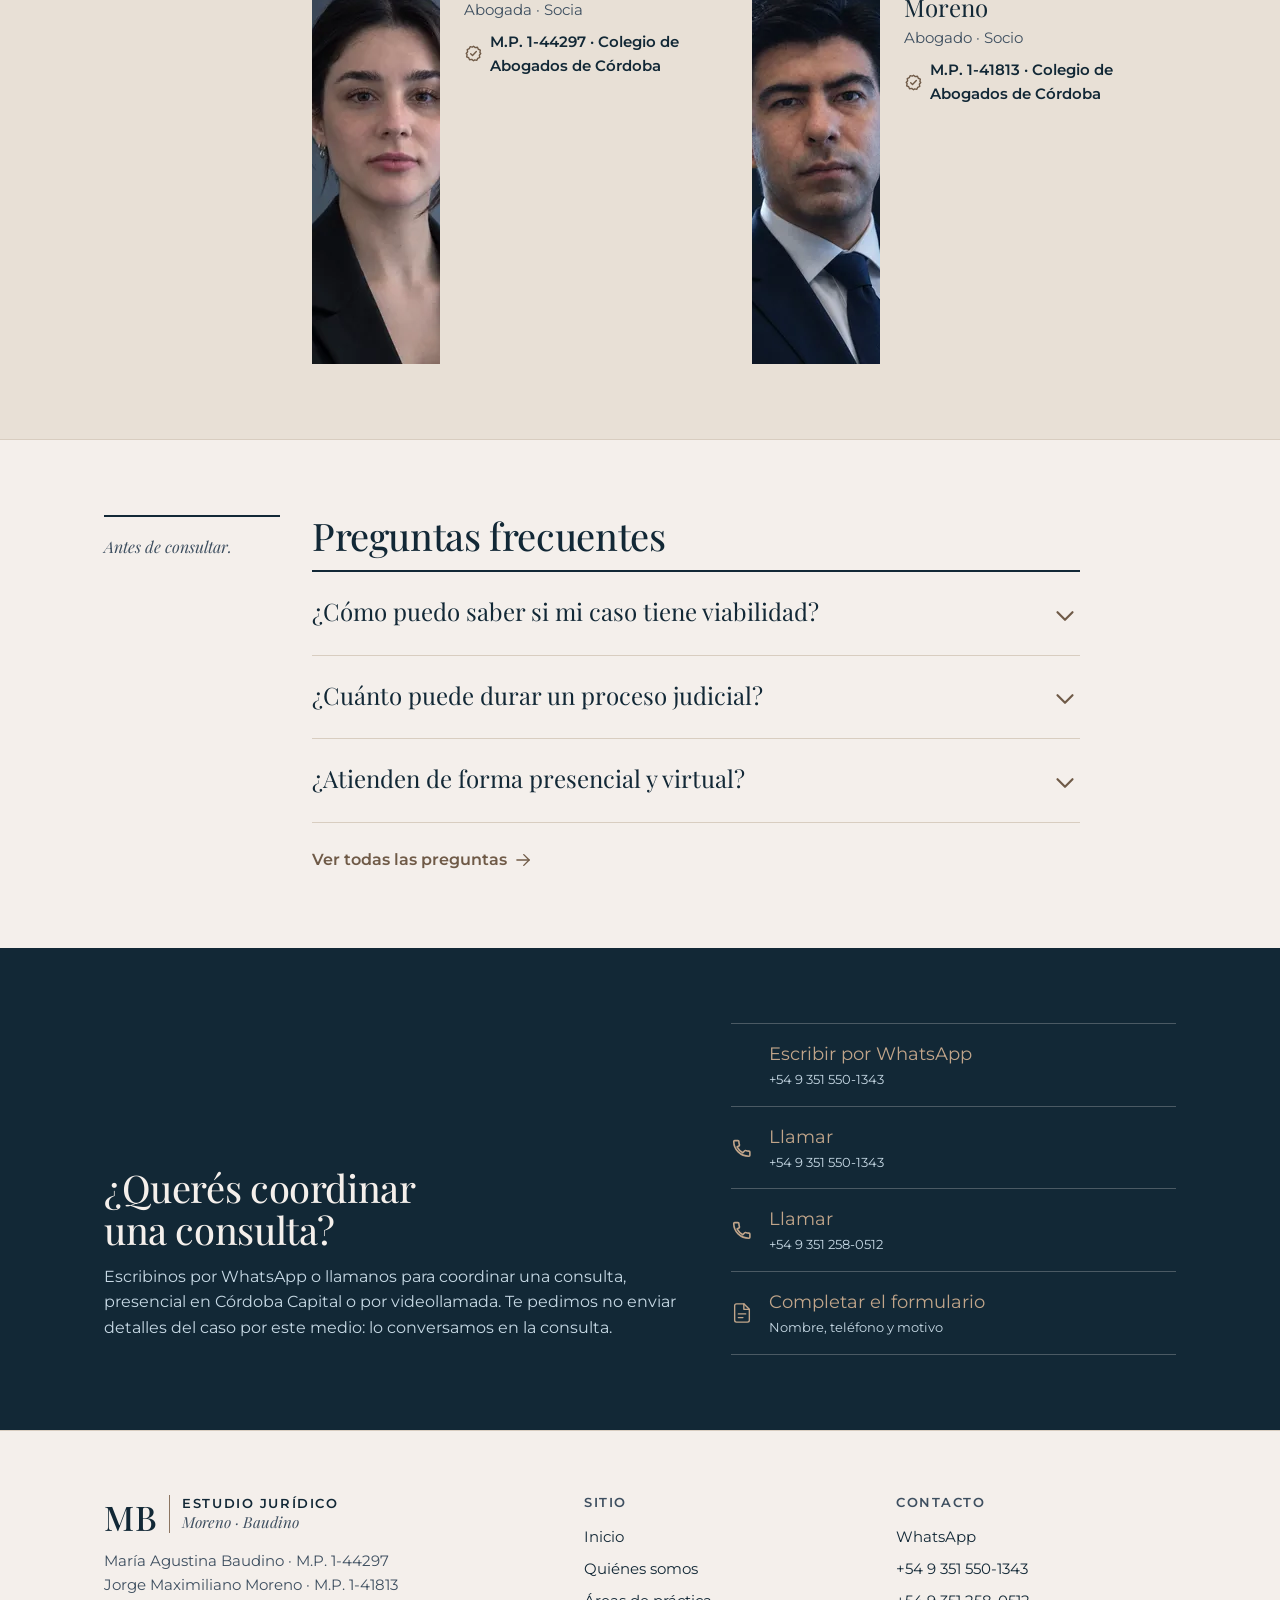
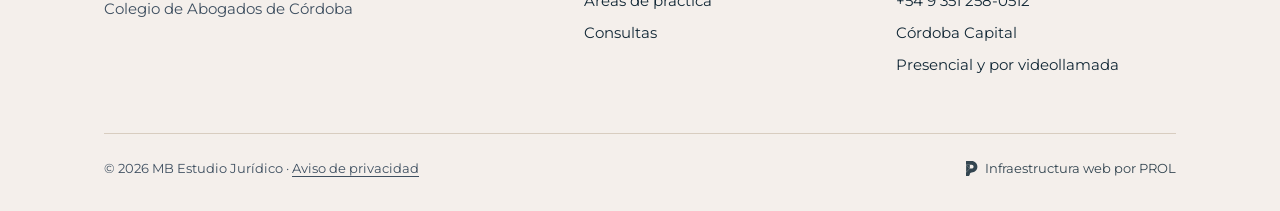
==== commit 5fb8c645: "Final changes for second round. All fixed" ====
--- a/index.html
+++ b/index.html
@@ -3,8 +3,8 @@
 <head>
   <meta charset="utf-8">
   <meta name="viewport" content="width=device-width, initial-scale=1">
-  <title>MB Estudio Jurídico | Abogados en Córdoba Capital — Derecho Inmobiliario, Civil y Laboral</title>
-  <meta name="description" content="Estudio jurídico en Córdoba Capital. Derecho Inmobiliario, Derecho Civil y Comercial y Derecho Laboral. Atención presencial y por videollamada.">
+  <title>MB Estudio Jurídico | Abogados en Córdoba Capital — Civil, Inmobiliario, Laboral y más</title>
+  <meta name="description" content="Estudio jurídico en Córdoba Capital: Civil y Comercial, Inmobiliario, Societario, Laboral y ART, Familia, Consumidor y Marcas. Atención presencial y por videollamada.">
   <meta name="robots" content="index, follow">
   <link rel="canonical" href="https://dominio-pendiente.invalid/">
   <meta name="theme-color" content="#f4efeb">
@@ -12,8 +12,8 @@
   <meta property="og:type" content="website">
   <meta property="og:locale" content="es_AR">
   <meta property="og:site_name" content="MB Estudio Jurídico">
-  <meta property="og:title" content="MB Estudio Jurídico | Abogados en Córdoba Capital — Derecho Inmobiliario, Civil y Laboral">
-  <meta property="og:description" content="Estudio jurídico en Córdoba Capital. Derecho Inmobiliario, Derecho Civil y Comercial y Derecho Laboral. Atención presencial y por videollamada.">
+  <meta property="og:title" content="MB Estudio Jurídico | Abogados en Córdoba Capital — Civil, Inmobiliario, Laboral y más">
+  <meta property="og:description" content="Estudio jurídico en Córdoba Capital: Civil y Comercial, Inmobiliario, Societario, Laboral y ART, Familia, Consumidor y Marcas. Atención presencial y por videollamada.">
   <meta property="og:url" content="https://dominio-pendiente.invalid/">
   <meta property="og:image" content="https://dominio-pendiente.invalid/assets/images/og-image.png">
   <meta property="og:image:width" content="1200">
@@ -25,7 +25,7 @@
   <link rel="apple-touch-icon" href="assets/images/apple-touch-icon.png">
   <link rel="manifest" href="site.webmanifest">
 
-  <link rel="preload" href="aassets/fonts/montserrat-latin-wght-normal.woff2" as="font" type="font/woff2" crossorigin>
+  <link rel="preload" href="assets/fonts/montserrat-latin-wght-normal.woff2" as="font" type="font/woff2" crossorigin>
   <link rel="preload" href="assets/fonts/playfair-display-latin-wght-normal.woff2" as="font" type="font/woff2" crossorigin>
   <link rel="stylesheet" href="css/styles.css">
   <script>document.documentElement.classList.replace("no-js", "js");</script>
@@ -52,12 +52,16 @@
     }
   },
   "knowsAbout": [
+    "Derecho Civil y Comercial",
     "Derecho Inmobiliario",
     "Derechos reales",
     "Cuestiones posesorias",
     "Regularización dominial",
-    "Derecho Civil y Comercial",
-    "Derecho Laboral"
+    "Derecho Societario",
+    "Derecho Laboral y ART",
+    "Derecho de Familia y Sucesiones",
+    "Defensa del Consumidor",
+    "Propiedad Intelectual y Marcas"
   ],
   "availableLanguage": "es",
   "employee": [
@@ -115,8 +119,8 @@
         <a class="btn btn--primary btn--small" href="https://wa.me/5493515501343?text=Hola%2C%20quisiera%20coordinar%20una%20consulta." target="_blank" rel="noopener">Consultar</a>
         <button class="nav-toggle" type="button" aria-expanded="false" aria-controls="site-nav">
           <span class="visually-hidden">Abrir menú</span>
-          <svg class="icon icon--menu" viewBox="0 0 24 24" fill="none" stroke="currentColor" stroke-width="1.75" stroke-linecap="round" stroke-linejoin="round" aria-hidden="true" focusable="false"><line x1="3" y1="6" x2="21" y2="6"/><line x1="3" y1="12" x2="21" y2="12"/><line x1="3" y1="18" x2="21" y2="18"/></svg>
-          <svg class="icon icon--close" viewBox="0 0 24 24" fill="none" stroke="currentColor" stroke-width="1.75" stroke-linecap="round" stroke-linejoin="round" aria-hidden="true" focusable="false"><line x1="6" y1="6" x2="18" y2="18"/><line x1="18" y1="6" x2="6" y2="18"/></svg>
+          <span class="icon icon--menu ico ico-menu" aria-hidden="true"></span>
+          <span class="icon icon--close ico ico-close" aria-hidden="true"></span>
         </button>
       </div>
     </div>
@@ -130,16 +134,16 @@
           <h1 id="hero-title">Entender tu situación legal es el primer paso para decidir bien.</h1>
           <p class="hero__tagline">Trato cercano. Mirada estratégica. Claridad en cada paso.</p>
           <div class="hero__actions">
-            <a class="btn btn--primary" href="https://wa.me/5493515501343?text=Hola%2C%20quisiera%20coordinar%20una%20consulta." target="_blank" rel="noopener"><svg class="icon" viewBox="0 0 24 24" fill="none" stroke="currentColor" stroke-width="1.75" stroke-linecap="round" stroke-linejoin="round" aria-hidden="true" focusable="false"><path d="M20.2 3.8a10 10 0 0 0-16.9 10.9L2 22l7.5-1.2a10 10 0 0 0 4.6 1.1h0a10 10 0 0 0 10-10 9.9 9.9 0 0 0-3.9-8.1z"/><path d="M8.4 8.1c.2-.5.4-.5.6-.5h.5c.2 0 .4 0 .6.4.2.5.7 1.7.8 1.8.1.2.1.3 0 .5-.1.2-.2.3-.4.5-.2.2-.3.3-.1.6.2.4 1 1.5 2.1 2.4 1.4 1.2 2 1.3 2.3 1.2.3-.1.5-.4.7-.7.2-.2.4-.3.6-.2.2.1 1.5.7 1.7.8.2.1.4.2.4.3.1.2.1 1-.3 1.5-.4.6-1.9 1.1-2.6 1.1-.7 0-2.4-.3-4.6-2.2-2.6-2.3-3.3-4.5-3.4-4.8-.1-.3-.9-1.3-.9-2.5 0-1.2.6-1.8.8-2.2z"/></svg>Consultar por WhatsApp</a>
-            <a class="link-arrow" href="consultas/">Cómo es la primera consulta<svg class="icon" viewBox="0 0 24 24" fill="none" stroke="currentColor" stroke-width="1.75" stroke-linecap="round" stroke-linejoin="round" aria-hidden="true" focusable="false"><line x1="4" y1="12" x2="20" y2="12"/><polyline points="13 5 20 12 13 19"/></svg></a>
+            <a class="btn btn--primary" href="https://wa.me/5493515501343?text=Hola%2C%20quisiera%20coordinar%20una%20consulta." target="_blank" rel="noopener"><span class="icon ico ico-whatsapp" aria-hidden="true"></span>Consultar por WhatsApp</a>
+            <a class="link-arrow" href="consultas/">Cómo es la primera consulta<span class="icon ico ico-arrow-right" aria-hidden="true"></span></a>
           </div>
           <p class="hero__facts">M.P. 1-44297 · M.P. 1-41813 · Colegio de Abogados de Córdoba · 6 años de ejercicio profesional</p>
         </div>
 
         <figure class="hero__media">
           <picture>
-            <source type="image/webp" srcset="assets/images/hero-640.webp 640w, assets/images/hero-960.webp 960w, assets/images/hero-1280.webp 1280w" sizes="(min-width: 56rem) 26rem, 100vw">
-            <img src="assets/images/hero-960.jpg" alt="" width="960" height="1380" fetchpriority="high" decoding="async">
+            <source type="image/webp" srcset="assets/images/hero-640.webp 640w, assets/images/hero-960.webp 960w, assets/images/hero-1280.webp 1280w" sizes="(min-width: 56rem) 32rem, 100vw">
+            <img src="assets/images/hero-960.jpg" alt="" width="960" height="605" fetchpriority="high" decoding="async">
           </picture>
         </figure>
       </div>
@@ -163,7 +167,7 @@
       </div>
     </section>
 
-<section class="section" aria-labelledby="areas-title">
+    <section class="section" aria-labelledby="areas-title">
       <div class="container doc">
         <div class="doc__margin">
           <p class="doc__note">Siete áreas de práctica.</p>
@@ -175,43 +179,43 @@
               <p class="area__label">Área</p>
               <h3>Civil y Comercial</h3>
               <p>Asesoramiento y representación de personas y empresas en cuestiones civiles y comerciales.</p>
-              <a class="link-arrow" href="areas-de-practica/#civil-y-comercial">Ver más<span class="visually-hidden"> sobre Civil y Comercial</span><svg class="icon" viewBox="0 0 24 24" fill="none" stroke="currentColor" stroke-width="1.75" stroke-linecap="round" stroke-linejoin="round" aria-hidden="true" focusable="false"><line x1="4" y1="12" x2="20" y2="12"/><polyline points="13 5 20 12 13 19"/></svg></a>
+              <a class="link-arrow" href="areas-de-practica/#civil-y-comercial">Ver más<span class="visually-hidden"> sobre Civil y Comercial</span><span class="icon ico ico-arrow-right" aria-hidden="true"></span></a>
             </article>
             <article class="area">
               <p class="area__label">Área</p>
               <h3>Inmobiliario</h3>
               <p>Derechos reales, cuestiones posesorias, regularización dominial y procesos vinculados a inmuebles.</p>
-              <a class="link-arrow" href="areas-de-practica/#inmobiliario">Ver más<span class="visually-hidden"> sobre Inmobiliario</span><svg class="icon" viewBox="0 0 24 24" fill="none" stroke="currentColor" stroke-width="1.75" stroke-linecap="round" stroke-linejoin="round" aria-hidden="true" focusable="false"><line x1="4" y1="12" x2="20" y2="12"/><polyline points="13 5 20 12 13 19"/></svg></a>
+              <a class="link-arrow" href="areas-de-practica/#inmobiliario">Ver más<span class="visually-hidden"> sobre Inmobiliario</span><span class="icon ico ico-arrow-right" aria-hidden="true"></span></a>
             </article>
             <article class="area">
               <p class="area__label">Área</p>
               <h3>Societario</h3>
               <p>Acompañamiento legal en la creación, organización y funcionamiento de sociedades y emprendimientos.</p>
-              <a class="link-arrow" href="areas-de-practica/#societario">Ver más<span class="visually-hidden"> sobre Societario</span><svg class="icon" viewBox="0 0 24 24" fill="none" stroke="currentColor" stroke-width="1.75" stroke-linecap="round" stroke-linejoin="round" aria-hidden="true" focusable="false"><line x1="4" y1="12" x2="20" y2="12"/><polyline points="13 5 20 12 13 19"/></svg></a>
+              <a class="link-arrow" href="areas-de-practica/#societario">Ver más<span class="visually-hidden"> sobre Societario</span><span class="icon ico ico-arrow-right" aria-hidden="true"></span></a>
             </article>
             <article class="area">
               <p class="area__label">Área</p>
               <h3>Laboral y ART</h3>
               <p>Conflictos derivados de una relación de trabajo, accidentes de trabajo y enfermedades profesionales.</p>
-              <a class="link-arrow" href="areas-de-practica/#laboral-y-art">Ver más<span class="visually-hidden"> sobre Laboral y ART</span><svg class="icon" viewBox="0 0 24 24" fill="none" stroke="currentColor" stroke-width="1.75" stroke-linecap="round" stroke-linejoin="round" aria-hidden="true" focusable="false"><line x1="4" y1="12" x2="20" y2="12"/><polyline points="13 5 20 12 13 19"/></svg></a>
+              <a class="link-arrow" href="areas-de-practica/#laboral-y-art">Ver más<span class="visually-hidden"> sobre Laboral y ART</span><span class="icon ico ico-arrow-right" aria-hidden="true"></span></a>
             </article>
             <article class="area">
               <p class="area__label">Área</p>
               <h3>Familia y Sucesiones</h3>
               <p>Acompañamiento en cuestiones familiares y en la tramitación de sucesiones, con un trato cuidadoso y claro.</p>
-              <a class="link-arrow" href="areas-de-practica/#familia-y-sucesiones">Ver más<span class="visually-hidden"> sobre Familia y Sucesiones</span><svg class="icon" viewBox="0 0 24 24" fill="none" stroke="currentColor" stroke-width="1.75" stroke-linecap="round" stroke-linejoin="round" aria-hidden="true" focusable="false"><line x1="4" y1="12" x2="20" y2="12"/><polyline points="13 5 20 12 13 19"/></svg></a>
+              <a class="link-arrow" href="areas-de-practica/#familia-y-sucesiones">Ver más<span class="visually-hidden"> sobre Familia y Sucesiones</span><span class="icon ico ico-arrow-right" aria-hidden="true"></span></a>
             </article>
             <article class="area">
               <p class="area__label">Área</p>
               <h3>Defensa del Consumidor</h3>
               <p>Asesoramiento y representación de consumidores en reclamos frente a empresas.</p>
-              <a class="link-arrow" href="areas-de-practica/#defensa-del-consumidor">Ver más<span class="visually-hidden"> sobre Defensa del Consumidor</span><svg class="icon" viewBox="0 0 24 24" fill="none" stroke="currentColor" stroke-width="1.75" stroke-linecap="round" stroke-linejoin="round" aria-hidden="true" focusable="false"><line x1="4" y1="12" x2="20" y2="12"/><polyline points="13 5 20 12 13 19"/></svg></a>
+              <a class="link-arrow" href="areas-de-practica/#defensa-del-consumidor">Ver más<span class="visually-hidden"> sobre Defensa del Consumidor</span><span class="icon ico ico-arrow-right" aria-hidden="true"></span></a>
             </article>
             <article class="area">
               <p class="area__label">Área</p>
               <h3>Propiedad Intelectual y Marcas</h3>
               <p>Asesoramiento legal para proteger marcas, nombres comerciales y obras creativas.</p>
-              <a class="link-arrow" href="areas-de-practica/#propiedad-intelectual-y-marcas">Ver más<span class="visually-hidden"> sobre Propiedad Intelectual y Marcas</span><svg class="icon" viewBox="0 0 24 24" fill="none" stroke="currentColor" stroke-width="1.75" stroke-linecap="round" stroke-linejoin="round" aria-hidden="true" focusable="false"><line x1="4" y1="12" x2="20" y2="12"/><polyline points="13 5 20 12 13 19"/></svg></a>
+              <a class="link-arrow" href="areas-de-practica/#propiedad-intelectual-y-marcas">Ver más<span class="visually-hidden"> sobre Propiedad Intelectual y Marcas</span><span class="icon ico ico-arrow-right" aria-hidden="true"></span></a>
             </article>
           </div>
         </div>
@@ -227,25 +231,24 @@
           <h2 id="estudio-title">El estudio</h2>
           <p class="firm-statement">Trabajamos cada caso con responsabilidad y ética profesional, con un seguimiento activo de las causas y una comunicación clara sobre su evolución.</p>
           <ul class="lawyers">
-          <li class="lawyer">
-            <!-- María Agustina Baudino -->
-            <picture>
-              <source type="image/webp" srcset="assets/images/baudino-320.webp">
+            <li class="lawyer">
+              <picture>
+                <source type="image/webp" srcset="assets/images/baudino-320.webp">
                 <img class="lawyer__photo" src="assets/images/baudino-320.jpg" width="320" height="400" loading="lazy" decoding="async" alt="Retrato de María Agustina Baudino">
-            </picture>
-            <p class="lawyer__name">María Agustina Baudino</p>
-            <p class="lawyer__role">Abogada · Socia</p>
-            <p class="lawyer__reg"><svg class="icon" viewBox="0 0 24 24" fill="none" stroke="currentColor" stroke-width="1.75" stroke-linecap="round" stroke-linejoin="round" aria-hidden="true" focusable="false"><path d="M12 3l2.2 1.7 2.7-.5 1.1 2.5 2.5 1.1-.5 2.7L21 12l-1.7 2.2.5 2.7-2.5 1.1-1.1 2.5-2.7-.5L12 21l-2.2-1.7-2.7.5-1.1-2.5-2.5-1.1.5-2.7L3 12l1.7-2.2-.5-2.7 2.5-1.1 1.1-2.5 2.7.5L12 3z"/><polyline points="8.5 12.2 10.8 14.5 15.5 9.5"/></svg>M.P. 1-44297 · Colegio de Abogados de Córdoba</p>
-          </li>
-          <li class="lawyer">
-            <picture>
-              <source type="image/webp" srcset="assets/images/moreno-320.webp">
+              </picture>
+              <p class="lawyer__name">María Agustina Baudino</p>
+              <p class="lawyer__role">Abogada · Socia</p>
+              <p class="lawyer__reg"><span class="icon ico ico-verified" aria-hidden="true"></span>M.P. 1-44297 · Colegio de Abogados de Córdoba</p>
+            </li>
+            <li class="lawyer">
+              <picture>
+                <source type="image/webp" srcset="assets/images/moreno-320.webp">
                 <img class="lawyer__photo" src="assets/images/moreno-320.jpg" width="320" height="400" loading="lazy" decoding="async" alt="Retrato de Jorge Maximiliano Moreno">
-            </picture>
-            <p class="lawyer__name">Jorge Maximiliano Moreno</p>
-            <p class="lawyer__role">Abogado · Socio</p>
-            <p class="lawyer__reg"><svg class="icon" viewBox="0 0 24 24" fill="none" stroke="currentColor" stroke-width="1.75" stroke-linecap="round" stroke-linejoin="round" aria-hidden="true" focusable="false"><path d="M12 3l2.2 1.7 2.7-.5 1.1 2.5 2.5 1.1-.5 2.7L21 12l-1.7 2.2.5 2.7-2.5 1.1-1.1 2.5-2.7-.5L12 21l-2.2-1.7-2.7.5-1.1-2.5-2.5-1.1.5-2.7L3 12l1.7-2.2-.5-2.7 2.5-1.1 1.1-2.5 2.7.5L12 3z"/><polyline points="8.5 12.2 10.8 14.5 15.5 9.5"/></svg>M.P. 1-41813 · Colegio de Abogados de Córdoba</p>
-          </li>
+              </picture>
+              <p class="lawyer__name">Jorge Maximiliano Moreno</p>
+              <p class="lawyer__role">Abogado · Socio</p>
+              <p class="lawyer__reg"><span class="icon ico ico-verified" aria-hidden="true"></span>M.P. 1-41813 · Colegio de Abogados de Córdoba</p>
+            </li>
           </ul>
         </div>
       </div>
@@ -260,19 +263,19 @@
           <h2 id="faq-title">Preguntas frecuentes</h2>
         <div class="faq">
           <details class="faq__item">
-            <summary>¿Cómo puedo saber si mi caso tiene viabilidad?<svg class="icon" viewBox="0 0 24 24" fill="none" stroke="currentColor" stroke-width="1.75" stroke-linecap="round" stroke-linejoin="round" aria-hidden="true" focusable="false"><polyline points="6 9 12 15 18 9"/></svg></summary>
+            <summary>¿Cómo puedo saber si mi caso tiene viabilidad?<span class="icon ico ico-chevron-down" aria-hidden="true"></span></summary>
             <div class="faq__answer"><p>La viabilidad depende de los hechos, de la documentación disponible y de la normativa aplicable. En la consulta inicial analizamos tu situación y te explicamos qué alternativas existen y qué implica cada una. Ningún abogado puede garantizar un resultado; sí podemos explicarte con claridad el panorama para que decidas con información.</p></div>
           </details>
           <details class="faq__item">
-            <summary>¿Cuánto puede durar un proceso judicial?<svg class="icon" viewBox="0 0 24 24" fill="none" stroke="currentColor" stroke-width="1.75" stroke-linecap="round" stroke-linejoin="round" aria-hidden="true" focusable="false"><polyline points="6 9 12 15 18 9"/></svg></summary>
+            <summary>¿Cuánto puede durar un proceso judicial?<span class="icon ico ico-chevron-down" aria-hidden="true"></span></summary>
             <div class="faq__answer"><p>Depende del tipo de proceso, de su complejidad y de los tiempos de cada tribunal, por lo que no es posible anticipar un plazo exacto. En la evaluación del caso te explicamos las etapas previsibles y, si avanzamos, te mantenemos al tanto de cada novedad.</p></div>
           </details>
           <details class="faq__item">
-            <summary>¿Atienden de forma presencial y virtual?<svg class="icon" viewBox="0 0 24 24" fill="none" stroke="currentColor" stroke-width="1.75" stroke-linecap="round" stroke-linejoin="round" aria-hidden="true" focusable="false"><polyline points="6 9 12 15 18 9"/></svg></summary>
+            <summary>¿Atienden de forma presencial y virtual?<span class="icon ico ico-chevron-down" aria-hidden="true"></span></summary>
             <div class="faq__answer"><p>Sí. Atendemos de forma presencial en Córdoba Capital y también por videollamada. La modalidad se coordina al pedir la consulta.</p></div>
           </details>
         </div>
-          <p class="mt-3"><a class="link-arrow" href="consultas/#preguntas">Ver todas las preguntas<svg class="icon" viewBox="0 0 24 24" fill="none" stroke="currentColor" stroke-width="1.75" stroke-linecap="round" stroke-linejoin="round" aria-hidden="true" focusable="false"><line x1="4" y1="12" x2="20" y2="12"/><polyline points="13 5 20 12 13 19"/></svg></a></p>
+          <p class="mt-3"><a class="link-arrow" href="consultas/#preguntas">Ver todas las preguntas<span class="icon ico ico-arrow-right" aria-hidden="true"></span></a></p>
         </div>
       </div>
     </section>
@@ -284,10 +287,10 @@
           <p>Escribinos por WhatsApp o llamanos para coordinar una consulta, presencial en Córdoba Capital o por videollamada. Te pedimos no enviar detalles del caso por este medio: lo conversamos en la consulta.</p>
         </div>
         <ul class="channels">
-          <li><a href="https://wa.me/5493515501343?text=Hola%2C%20quisiera%20coordinar%20una%20consulta." target="_blank" rel="noopener"><svg class="icon" viewBox="0 0 24 24" fill="none" stroke="currentColor" stroke-width="1.75" stroke-linecap="round" stroke-linejoin="round" aria-hidden="true" focusable="false"><path d="M20.2 3.8a10 10 0 0 0-16.9 10.9L2 22l7.5-1.2a10 10 0 0 0 4.6 1.1h0a10 10 0 0 0 10-10 9.9 9.9 0 0 0-3.9-8.1z"/><path d="M8.4 8.1c.2-.5.4-.5.6-.5h.5c.2 0 .4 0 .6.4.2.5.7 1.7.8 1.8.1.2.1.3 0 .5-.1.2-.2.3-.4.5-.2.2-.3.3-.1.6.2.4 1 1.5 2.1 2.4 1.4 1.2 2 1.3 2.3 1.2.3-.1.5-.4.7-.7.2-.2.4-.3.6-.2.2.1 1.5.7 1.7.8.2.1.4.2.4.3.1.2.1 1-.3 1.5-.4.6-1.9 1.1-2.6 1.1-.7 0-2.4-.3-4.6-2.2-2.6-2.3-3.3-4.5-3.4-4.8-.1-.3-.9-1.3-.9-2.5 0-1.2.6-1.8.8-2.2z"/></svg><span>Escribir por WhatsApp<small>+54 9 351 550-1343</small></span></a></li>
-          <li><a href="tel:+5493515501343"><svg class="icon" viewBox="0 0 24 24" fill="none" stroke="currentColor" stroke-width="1.75" stroke-linecap="round" stroke-linejoin="round" aria-hidden="true" focusable="false"><path d="M6.6 10.8c1.4 2.7 3.6 4.9 6.3 6.3l2.1-2.1c.3-.3.7-.4 1.1-.2 1.1.4 2.3.6 3.5.6.6 0 1 .4 1 1V20c0 .6-.4 1-1 1C10.3 21 3 13.7 3 4.9c0-.6.4-1 1-1h3.6c.6 0 1 .4 1 1 0 1.2.2 2.4.6 3.5.1.4 0 .8-.2 1.1L6.6 10.8z"/></svg><span>Llamar<small>+54 9 351 550-1343</small></span></a></li>
-          <li><a href="tel:+5493512580512"><svg class="icon" viewBox="0 0 24 24" fill="none" stroke="currentColor" stroke-width="1.75" stroke-linecap="round" stroke-linejoin="round" aria-hidden="true" focusable="false"><path d="M6.6 10.8c1.4 2.7 3.6 4.9 6.3 6.3l2.1-2.1c.3-.3.7-.4 1.1-.2 1.1.4 2.3.6 3.5.6.6 0 1 .4 1 1V20c0 .6-.4 1-1 1C10.3 21 3 13.7 3 4.9c0-.6.4-1 1-1h3.6c.6 0 1 .4 1 1 0 1.2.2 2.4.6 3.5.1.4 0 .8-.2 1.1L6.6 10.8z"/></svg><span>Llamar<small>+54 9 351 258-0512</small></span></a></li>
-          <li><a href="consultas/#formulario"><svg class="icon" viewBox="0 0 24 24" fill="none" stroke="currentColor" stroke-width="1.75" stroke-linecap="round" stroke-linejoin="round" aria-hidden="true" focusable="false"><path d="M14 2H6a2 2 0 0 0-2 2v16a2 2 0 0 0 2 2h12a2 2 0 0 0 2-2V8z"/><polyline points="14,2 14,8 20,8"/><line x1="8" y1="13" x2="16" y2="13"/><line x1="8" y1="17" x2="13" y2="17"/></svg><span>Completar el formulario<small>Nombre, teléfono y motivo</small></span></a></li>
+          <li><a href="https://wa.me/5493515501343?text=Hola%2C%20quisiera%20coordinar%20una%20consulta." target="_blank" rel="noopener"><span class="icon ico ico-whatsapp" aria-hidden="true"></span><span>Escribir por WhatsApp<small>+54 9 351 550-1343</small></span></a></li>
+          <li><a href="tel:+5493515501343"><span class="icon ico ico-phone" aria-hidden="true"></span><span>Llamar<small>+54 9 351 550-1343</small></span></a></li>
+          <li><a href="tel:+5493512580512"><span class="icon ico ico-phone" aria-hidden="true"></span><span>Llamar<small>+54 9 351 258-0512</small></span></a></li>
+          <li><a href="consultas/#formulario"><span class="icon ico ico-document" aria-hidden="true"></span><span>Completar el formulario<small>Nombre, teléfono y motivo</small></span></a></li>
         </ul>
       </div>
     </section>
@@ -337,4 +340,4 @@
     </div>
   </footer>
 </body>
-</html>
+</html>
--- a/css/styles.css
+++ b/css/styles.css
@@ -72,7 +72,7 @@
   --s-5: 3rem;
   --s-6: 4rem;
   --s-7: 6rem;
-  --section-y: clamp(3.5rem, 2rem + 6vw, 8rem);
+  --section-y: clamp(2.5rem, 1.5rem + 4vw, 5rem);
 
   /* Layout */
   --container: 72rem;
@@ -110,7 +110,7 @@
   color: var(--ink);
   font-family: var(--font-sans);
   font-size: var(--fs-body);
-  line-height: 1.65;
+  line-height: 1.6;
   text-rendering: optimizeLegibility;
   -webkit-font-smoothing: antialiased;
 }
@@ -122,7 +122,7 @@
   font-weight: 450;
   line-height: 1.12;
   letter-spacing: -0.01em;
-  margin: 0 0 var(--s-2);
+  margin: 0 0 0.75rem;
   text-wrap: balance;
 }
 h1 { font-size: var(--fs-h1); font-weight: 400; }
@@ -130,7 +130,7 @@
 h3 { font-size: var(--fs-h3); line-height: 1.25; }
 
 p {
-  margin: 0 0 var(--s-2);
+  margin: 0 0 0.875rem;
   max-width: var(--measure);
   text-wrap: pretty;
 }
@@ -402,7 +402,7 @@
 .doc {
   display: grid;
   grid-template-columns: var(--margin-col) minmax(0, 1fr);
-  column-gap: var(--s-5);
+  column-gap: var(--s-4);
 }
 
 .doc__margin {
@@ -477,7 +477,7 @@
   display: grid;
   grid-template-columns: 3.5rem minmax(0, 1fr);
   gap: var(--s-2);
-  padding-block: var(--s-3);
+  padding-block: 1.1rem;
   border-top: 1px solid var(--rule);
 }
 .clause:last-child { border-bottom: 1px solid var(--rule); }
@@ -495,15 +495,15 @@
 .areas {
   display: grid;
   grid-template-columns: repeat(2, minmax(0, 1fr));
-  gap: var(--s-3);
-  margin-top: var(--s-4);
+  gap: var(--s-2);
+  margin-top: var(--s-3);
 }
 /* Odd count: the last card spans the full row instead of sitting alone */
 .area:last-child:nth-child(odd) { grid-column: 1 / -1; }
 .area {
   display: flex;
   flex-direction: column;
-  padding: var(--s-3);
+  padding: 1.25rem;
   border: 1px solid var(--rule-strong);
   border-top: 3px solid var(--verde);
   border-radius: var(--radius);
@@ -537,8 +537,8 @@
 .lawyers {
   display: grid;
   grid-template-columns: repeat(2, minmax(0, 1fr));
-  gap: var(--s-3);
-  margin-top: var(--s-4);
+  gap: var(--s-2);
+  margin-top: var(--s-3);
   list-style: none;
 }
 .lawyer {
@@ -666,10 +666,10 @@
 }
 
 /* ---------- Content pages ---------- */
-.prose h2 { margin-top: var(--s-5); }
+.prose h2 { margin-top: var(--s-4); }
 .prose h2:first-child { margin-top: 0; }
-.prose ul { padding-left: 1.2rem; margin-bottom: var(--s-2); max-width: var(--measure); }
-.prose li { margin-bottom: 0.4rem; }
+.prose ul { padding-left: 1.2rem; margin-bottom: 0.875rem; max-width: var(--measure); }
+.prose li { margin-bottom: 0.25rem; }
 
 .topic-grid {
   display: grid;
@@ -919,4 +919,103 @@
   letter-spacing: 0.02em;
   color: var(--on-verde-2);
   max-width: 36rem;
-}+}
+
+/* ---------- Icons from /assets/icons (CSS mask: takes the text color) ----------
+   Use: <span class="icon ico ico-whatsapp" aria-hidden="true"></span>
+   To change an icon, replace its .svg file. Name = file name without ".svg". */
+.ico {
+  display: inline-block;
+  background-color: currentColor;
+  -webkit-mask: var(--ico) center / contain no-repeat;
+  mask: var(--ico) center / contain no-repeat;
+}
+.ico-briefcase { --ico: url("../assets/icons/business/briefcase.svg"); }
+.ico-building { --ico: url("../assets/icons/business/building.svg"); }
+.ico-office { --ico: url("../assets/icons/business/office.svg"); }
+.ico-settings { --ico: url("../assets/icons/business/settings.svg"); }
+.ico-support { --ico: url("../assets/icons/business/support.svg"); }
+.ico-team { --ico: url("../assets/icons/business/team.svg"); }
+.ico-user { --ico: url("../assets/icons/business/user.svg"); }
+.ico-users { --ico: url("../assets/icons/business/users.svg"); }
+.ico-calendar { --ico: url("../assets/icons/communication/calendar.svg"); }
+.ico-clock { --ico: url("../assets/icons/communication/clock.svg"); }
+.ico-contact { --ico: url("../assets/icons/communication/contact.svg"); }
+.ico-email { --ico: url("../assets/icons/communication/email.svg"); }
+.ico-location { --ico: url("../assets/icons/communication/location.svg"); }
+.ico-map { --ico: url("../assets/icons/communication/map.svg"); }
+.ico-mobile { --ico: url("../assets/icons/communication/mobile.svg"); }
+.ico-phone { --ico: url("../assets/icons/communication/phone.svg"); }
+.ico-whatsapp-business { --ico: url("../assets/icons/communication/whatsapp-business.svg"); }
+.ico-whatsapp { --ico: url("../assets/icons/communication/whatsapp.svg"); }
+.ico-attachment { --ico: url("../assets/icons/documents/attachment.svg"); }
+.ico-document { --ico: url("../assets/icons/documents/document.svg"); }
+.ico-file { --ico: url("../assets/icons/documents/file.svg"); }
+.ico-pdf { --ico: url("../assets/icons/documents/pdf.svg"); }
+.ico-print { --ico: url("../assets/icons/documents/print.svg"); }
+.ico-bag { --ico: url("../assets/icons/ecommerce/bag.svg"); }
+.ico-cart { --ico: url("../assets/icons/ecommerce/cart.svg"); }
+.ico-coupon { --ico: url("../assets/icons/ecommerce/coupon.svg"); }
+.ico-discount { --ico: url("../assets/icons/ecommerce/discount.svg"); }
+.ico-favorite { --ico: url("../assets/icons/ecommerce/favorite.svg"); }
+.ico-heart { --ico: url("../assets/icons/ecommerce/heart.svg"); }
+.ico-package { --ico: url("../assets/icons/ecommerce/package.svg"); }
+.ico-return { --ico: url("../assets/icons/ecommerce/return.svg"); }
+.ico-shipping { --ico: url("../assets/icons/ecommerce/shipping.svg"); }
+.ico-star { --ico: url("../assets/icons/ecommerce/star.svg"); }
+.ico-tag { --ico: url("../assets/icons/ecommerce/tag.svg"); }
+.ico-arrow-down { --ico: url("../assets/icons/navigation/arrow-down.svg"); }
+.ico-arrow-left { --ico: url("../assets/icons/navigation/arrow-left.svg"); }
+.ico-arrow-right { --ico: url("../assets/icons/navigation/arrow-right.svg"); }
+.ico-arrow-up { --ico: url("../assets/icons/navigation/arrow-up.svg"); }
+.ico-back { --ico: url("../assets/icons/navigation/back.svg"); }
+.ico-chevron-down { --ico: url("../assets/icons/navigation/chevron-down.svg"); }
+.ico-chevron-left { --ico: url("../assets/icons/navigation/chevron-left.svg"); }
+.ico-chevron-right { --ico: url("../assets/icons/navigation/chevron-right.svg"); }
+.ico-chevron-up { --ico: url("../assets/icons/navigation/chevron-up.svg"); }
+.ico-close { --ico: url("../assets/icons/navigation/close.svg"); }
+.ico-forward { --ico: url("../assets/icons/navigation/forward.svg"); }
+.ico-home { --ico: url("../assets/icons/navigation/home.svg"); }
+.ico-menu { --ico: url("../assets/icons/navigation/menu.svg"); }
+.ico-search { --ico: url("../assets/icons/navigation/search.svg"); }
+.ico-amex { --ico: url("../assets/icons/payments/amex.svg"); }
+.ico-bank-transfer { --ico: url("../assets/icons/payments/bank-transfer.svg"); }
+.ico-cash { --ico: url("../assets/icons/payments/cash.svg"); }
+.ico-credit-card { --ico: url("../assets/icons/payments/credit-card.svg"); }
+.ico-mastercard { --ico: url("../assets/icons/payments/mastercard.svg"); }
+.ico-mercado-pago { --ico: url("../assets/icons/payments/mercado-pago.svg"); }
+.ico-paypal { --ico: url("../assets/icons/payments/paypal.svg"); }
+.ico-stripe { --ico: url("../assets/icons/payments/stripe.svg"); }
+.ico-visa { --ico: url("../assets/icons/payments/visa.svg"); }
+.ico-wallet { --ico: url("../assets/icons/payments/wallet.svg"); }
+.ico-lock { --ico: url("../assets/icons/security/lock.svg"); }
+.ico-privacy { --ico: url("../assets/icons/security/privacy.svg"); }
+.ico-secure-payment { --ico: url("../assets/icons/security/secure-payment.svg"); }
+.ico-shield { --ico: url("../assets/icons/security/shield.svg"); }
+.ico-unlock { --ico: url("../assets/icons/security/unlock.svg"); }
+.ico-verified { --ico: url("../assets/icons/security/verified.svg"); }
+.ico-facebook { --ico: url("../assets/icons/social/facebook.svg"); }
+.ico-instagram { --ico: url("../assets/icons/social/instagram.svg"); }
+.ico-linkedin { --ico: url("../assets/icons/social/linkedin.svg"); }
+.ico-pinterest { --ico: url("../assets/icons/social/pinterest.svg"); }
+.ico-threads { --ico: url("../assets/icons/social/threads.svg"); }
+.ico-tiktok { --ico: url("../assets/icons/social/tiktok.svg"); }
+.ico-x { --ico: url("../assets/icons/social/x.svg"); }
+.ico-youtube { --ico: url("../assets/icons/social/youtube.svg"); }
+.ico-check-circle { --ico: url("../assets/icons/ui/check-circle.svg"); }
+.ico-check { --ico: url("../assets/icons/ui/check.svg"); }
+.ico-copy { --ico: url("../assets/icons/ui/copy.svg"); }
+.ico-download { --ico: url("../assets/icons/ui/download.svg"); }
+.ico-error { --ico: url("../assets/icons/ui/error.svg"); }
+.ico-external-link { --ico: url("../assets/icons/ui/external-link.svg"); }
+.ico-info { --ico: url("../assets/icons/ui/info.svg"); }
+.ico-minus { --ico: url("../assets/icons/ui/minus.svg"); }
+.ico-plus { --ico: url("../assets/icons/ui/plus.svg"); }
+.ico-share { --ico: url("../assets/icons/ui/share.svg"); }
+.ico-success { --ico: url("../assets/icons/ui/success.svg"); }
+.ico-upload { --ico: url("../assets/icons/ui/upload.svg"); }
+.ico-warning { --ico: url("../assets/icons/ui/warning.svg"); }
+
+/* WhatsApp glyph reads small next to the other icons: scale it, keep the file untouched.
+   Raise/lower the number to taste (1 = original size). */
+.ico-whatsapp { scale: 2; }
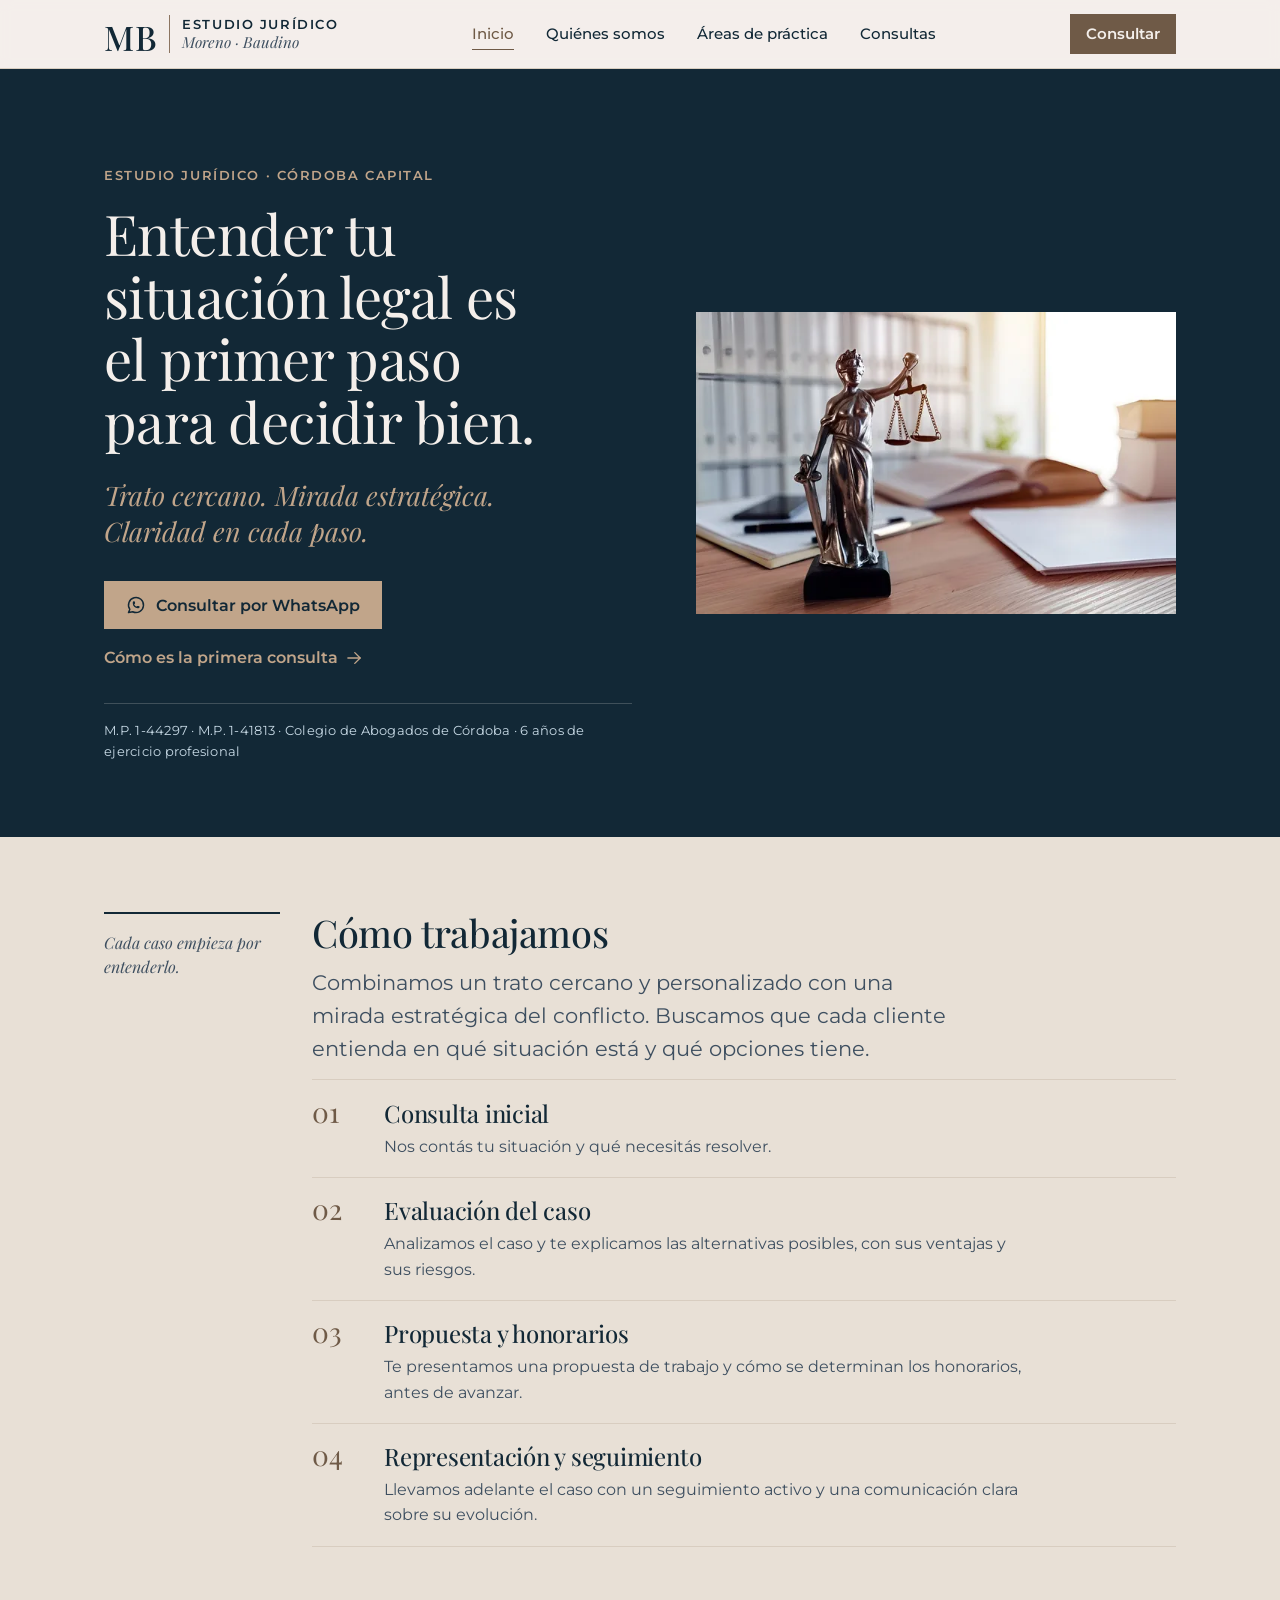
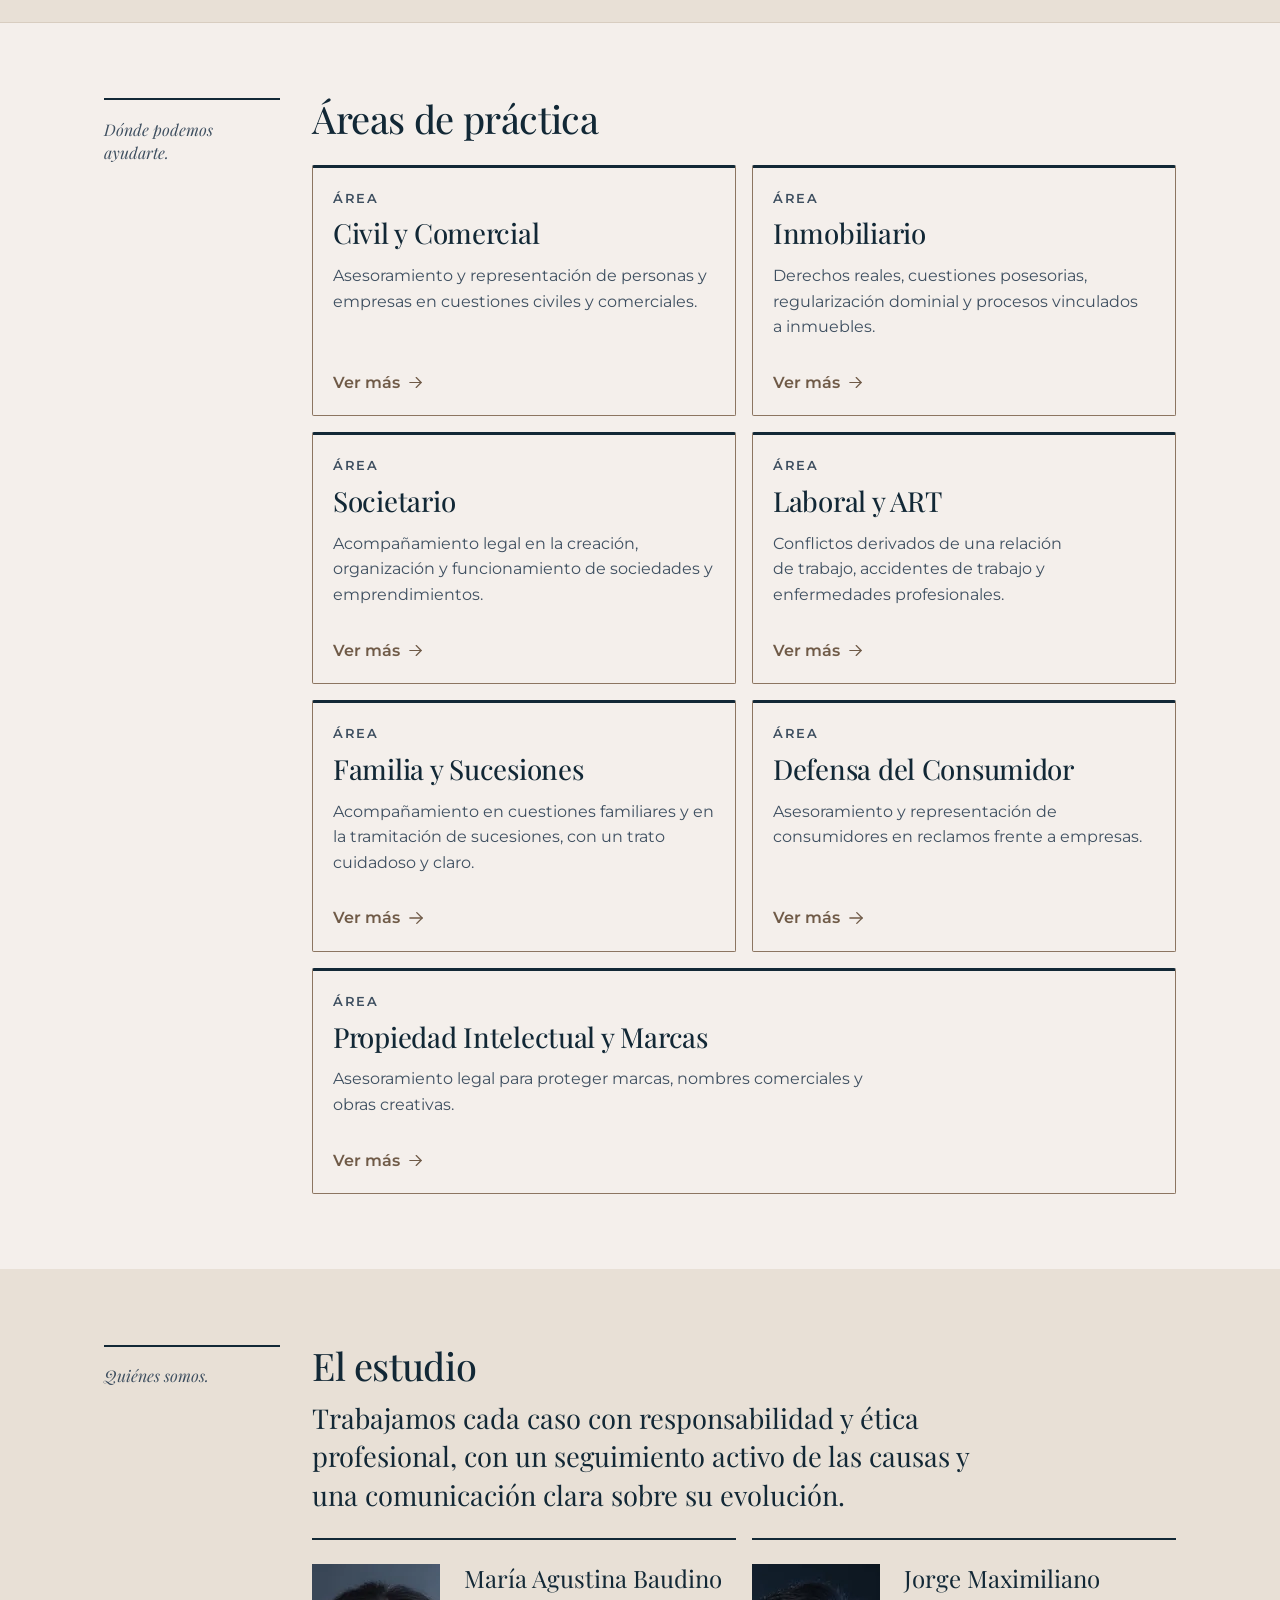
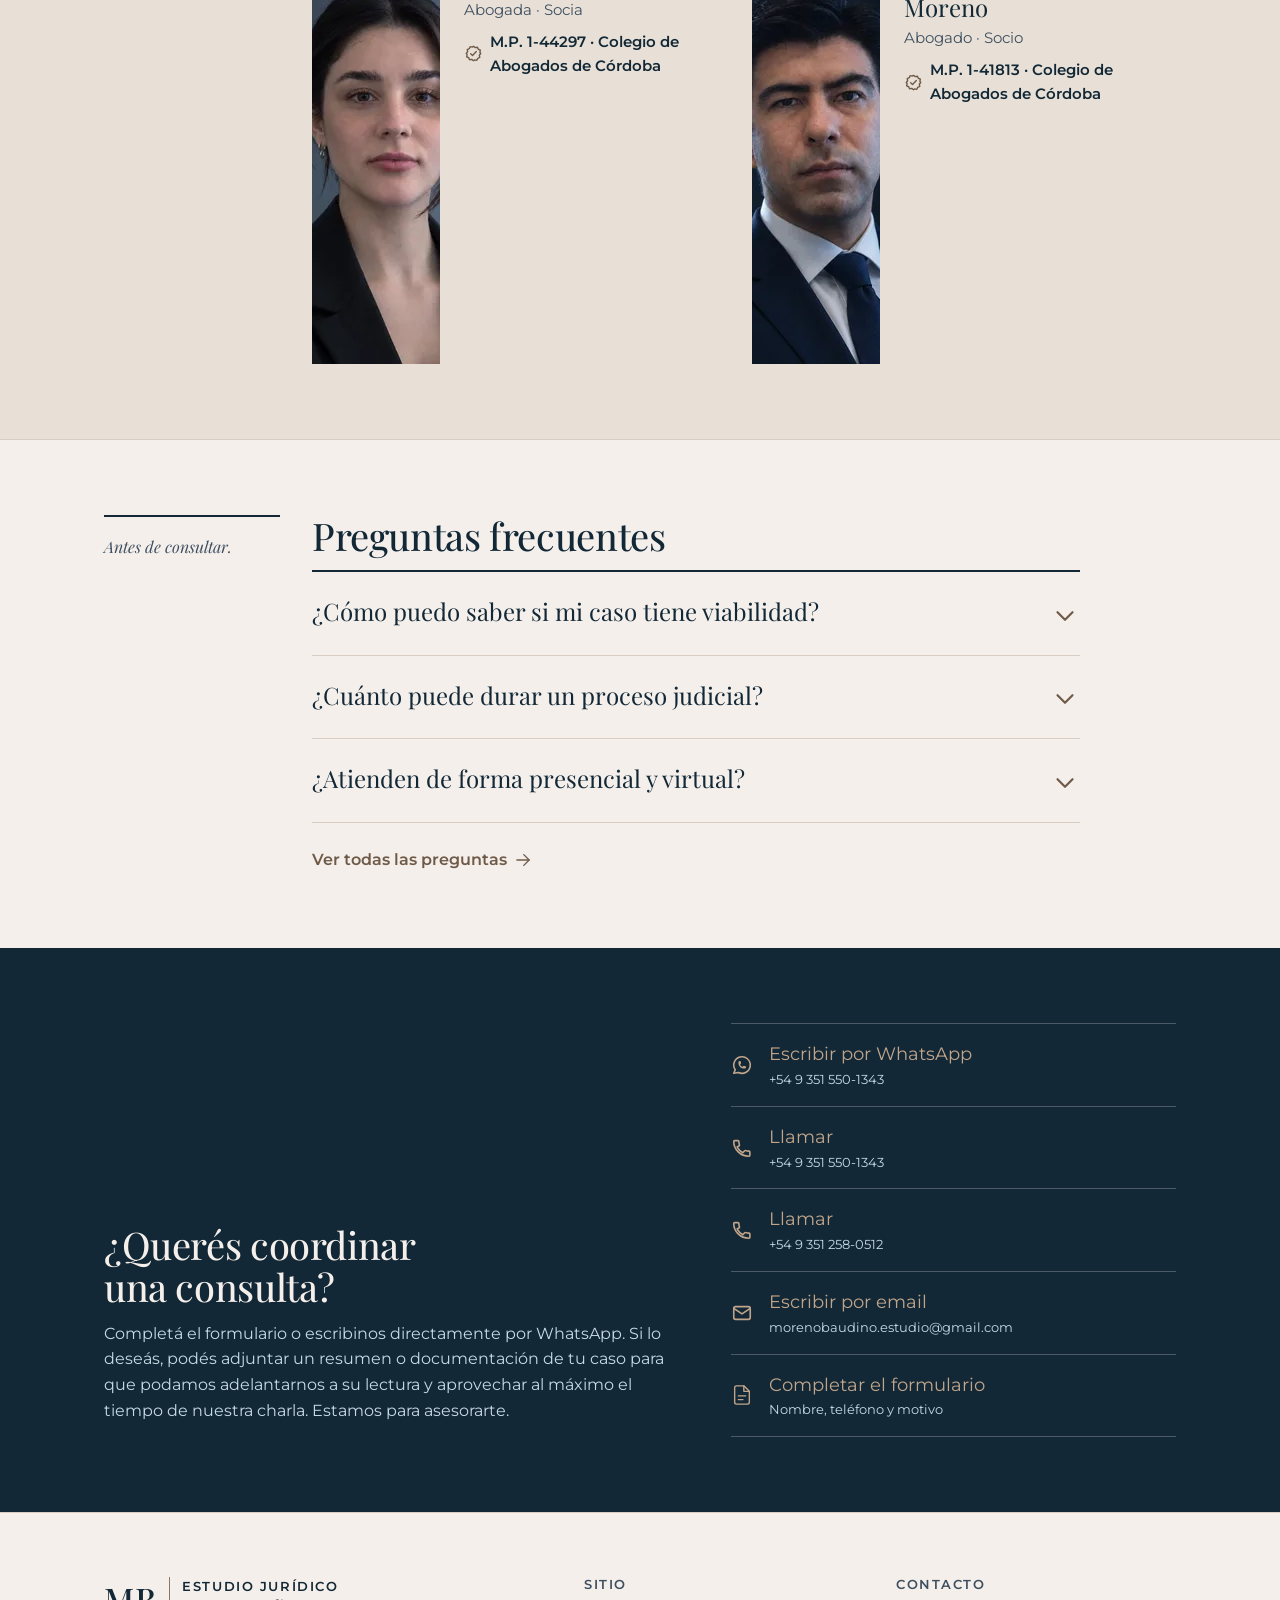
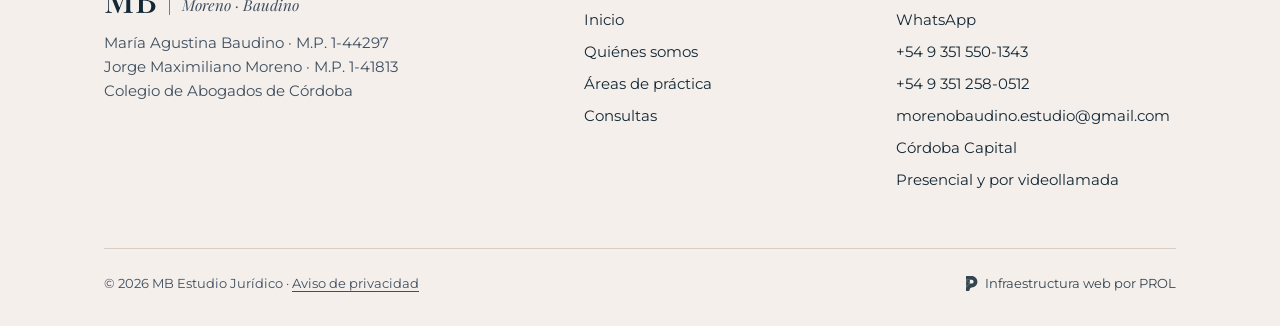
==== commit 093dd2cd: "Second batch of cst's requests: buttons, faq's, misc." ====
--- a/index.html
+++ b/index.html
@@ -42,6 +42,7 @@
     "+5493515501343",
     "+5493512580512"
   ],
+  "email": "morenobaudino.estudio@gmail.com",
   "image": "https://dominio-pendiente.invalid/assets/images/og-image.png",
   "areaServed": {
     "@type": "City",
@@ -170,7 +171,7 @@
     <section class="section" aria-labelledby="areas-title">
       <div class="container doc">
         <div class="doc__margin">
-          <p class="doc__note">Siete áreas de práctica.</p>
+          <p class="doc__note">Dónde podemos ayudarte.</p>
         </div>
         <div class="doc__body">
           <h2 id="areas-title">Áreas de práctica</h2>
@@ -264,15 +265,15 @@
         <div class="faq">
           <details class="faq__item">
             <summary>¿Cómo puedo saber si mi caso tiene viabilidad?<span class="icon ico ico-chevron-down" aria-hidden="true"></span></summary>
-            <div class="faq__answer"><p>La viabilidad depende de los hechos, de la documentación disponible y de la normativa aplicable. En la consulta inicial analizamos tu situación y te explicamos qué alternativas existen y qué implica cada una. Ningún abogado puede garantizar un resultado; sí podemos explicarte con claridad el panorama para que decidas con información.</p></div>
+            <div class="faq__answer"><p>La viabilidad depende de los hechos, de la documentación disponible y de la normativa aplicable. Durante nuestra primera consulta analizamos tu situación en profundidad, evaluamos los riesgos y te explicamos qué alternativas existen y qué implica cada una. Si bien la ley prohíbe garantizar resultados, nuestro compromiso es brindarte un panorama realista y transparente para que decidas con total seguridad.</p></div>
           </details>
           <details class="faq__item">
             <summary>¿Cuánto puede durar un proceso judicial?<span class="icon ico ico-chevron-down" aria-hidden="true"></span></summary>
-            <div class="faq__answer"><p>Depende del tipo de proceso, de su complejidad y de los tiempos de cada tribunal, por lo que no es posible anticipar un plazo exacto. En la evaluación del caso te explicamos las etapas previsibles y, si avanzamos, te mantenemos al tanto de cada novedad.</p></div>
+            <div class="faq__answer"><p>Los plazos varían según la materia, la complejidad del caso y el funcionamiento de cada fuero o tribunal, por lo que no es posible anticipar un plazo exacto de forma previa. Al evaluar tu caso te detallamos las etapas previsibles y te mantenemos en constante contacto con informes de cada novedad procesal.</p></div>
           </details>
           <details class="faq__item">
             <summary>¿Atienden de forma presencial y virtual?<span class="icon ico ico-chevron-down" aria-hidden="true"></span></summary>
-            <div class="faq__answer"><p>Sí. Atendemos de forma presencial en Córdoba Capital y también por videollamada. La modalidad se coordina al pedir la consulta.</p></div>
+            <div class="faq__answer"><p>Sí, nos adaptamos a tus necesidades. Brindamos asesoramiento presencial en nuestras oficinas de Córdoba Capital y también consultas virtuales mediante videollamada. La modalidad se coordina de forma simple al solicitar el turno.</p></div>
           </details>
         </div>
           <p class="mt-3"><a class="link-arrow" href="consultas/#preguntas">Ver todas las preguntas<span class="icon ico ico-arrow-right" aria-hidden="true"></span></a></p>
@@ -284,12 +285,13 @@
       <div class="container band__grid">
         <div>
           <h2 id="band-title">¿Querés coordinar una consulta?</h2>
-          <p>Escribinos por WhatsApp o llamanos para coordinar una consulta, presencial en Córdoba Capital o por videollamada. Te pedimos no enviar detalles del caso por este medio: lo conversamos en la consulta.</p>
+          <p>Completá el formulario o escribinos directamente por WhatsApp. Si lo deseás, podés adjuntar un resumen o documentación de tu caso para que podamos adelantarnos a su lectura y aprovechar al máximo el tiempo de nuestra charla. Estamos para asesorarte.</p>
         </div>
         <ul class="channels">
           <li><a href="https://wa.me/5493515501343?text=Hola%2C%20quisiera%20coordinar%20una%20consulta." target="_blank" rel="noopener"><span class="icon ico ico-whatsapp" aria-hidden="true"></span><span>Escribir por WhatsApp<small>+54 9 351 550-1343</small></span></a></li>
           <li><a href="tel:+5493515501343"><span class="icon ico ico-phone" aria-hidden="true"></span><span>Llamar<small>+54 9 351 550-1343</small></span></a></li>
           <li><a href="tel:+5493512580512"><span class="icon ico ico-phone" aria-hidden="true"></span><span>Llamar<small>+54 9 351 258-0512</small></span></a></li>
+          <li><a href="mailto:morenobaudino.estudio@gmail.com"><span class="icon ico ico-email" aria-hidden="true"></span><span>Escribir por email<small>morenobaudino.estudio@gmail.com</small></span></a></li>
           <li><a href="consultas/#formulario"><span class="icon ico ico-document" aria-hidden="true"></span><span>Completar el formulario<small>Nombre, teléfono y motivo</small></span></a></li>
         </ul>
       </div>
@@ -324,6 +326,7 @@
             <li><a href="https://wa.me/5493515501343?text=Hola%2C%20quisiera%20coordinar%20una%20consulta." target="_blank" rel="noopener">WhatsApp</a></li>
             <li><a href="tel:+5493515501343">+54 9 351 550-1343</a></li>
             <li><a href="tel:+5493512580512">+54 9 351 258-0512</a></li>
+            <li><a href="mailto:morenobaudino.estudio@gmail.com">morenobaudino.estudio@gmail.com</a></li>
             <li>Córdoba Capital</li>
             <li>Presencial y por videollamada</li>
           </ul>
--- a/css/styles.css
+++ b/css/styles.css
@@ -223,8 +223,8 @@
   gap: 0.6em;
   min-height: 3rem;
   padding: 0.75rem 1.4rem;
-  border: 1px solid transparent;
-  border-radius: var(--radius);
+  border: 0;
+  border-radius: 0;
   font-family: var(--font-sans);
   font-size: 1rem;
   font-weight: 600;
@@ -882,11 +882,10 @@
 /* Primary CTA on dark: light button keeps a clear edge against the background */
 .page-hero .btn--primary { background: var(--on-ink); color: var(--ink); }
 .page-hero .btn--primary:hover { background: var(--lacre-on-verde); color: var(--ink); }
-/* Hero WhatsApp CTA: terracota background, green text, white border (D35) */
+/* Hero WhatsApp CTA: tan background, navy text, no border (client request) */
 .hero .btn--primary {
   background: var(--terracota);
   color: var(--ink);
-  border: 1.5px solid #fff;
 }
 .hero .btn--primary:hover { background: var(--lacre-on-verde); color: var(--ink); }
 /* Following section needs no extra top rule after a dark header */
@@ -900,8 +899,6 @@
   aspect-ratio: 1400 / 882; /* full photo, no crop */
   overflow: hidden;
   background: #1d3a4d; /* shown while the image loads */
-  outline: 1px solid var(--lacre-on-verde); /* thin tan frame */
-  outline-offset: 10px;
 }
 .hero__media picture { display: contents; }
 .hero__media img {
@@ -1014,8 +1011,4 @@
 .ico-share { --ico: url("../assets/icons/ui/share.svg"); }
 .ico-success { --ico: url("../assets/icons/ui/success.svg"); }
 .ico-upload { --ico: url("../assets/icons/ui/upload.svg"); }
-.ico-warning { --ico: url("../assets/icons/ui/warning.svg"); }
-
-/* WhatsApp glyph reads small next to the other icons: scale it, keep the file untouched.
-   Raise/lower the number to taste (1 = original size). */
-.ico-whatsapp { scale: 2; }+.ico-warning { --ico: url("../assets/icons/ui/warning.svg"); }
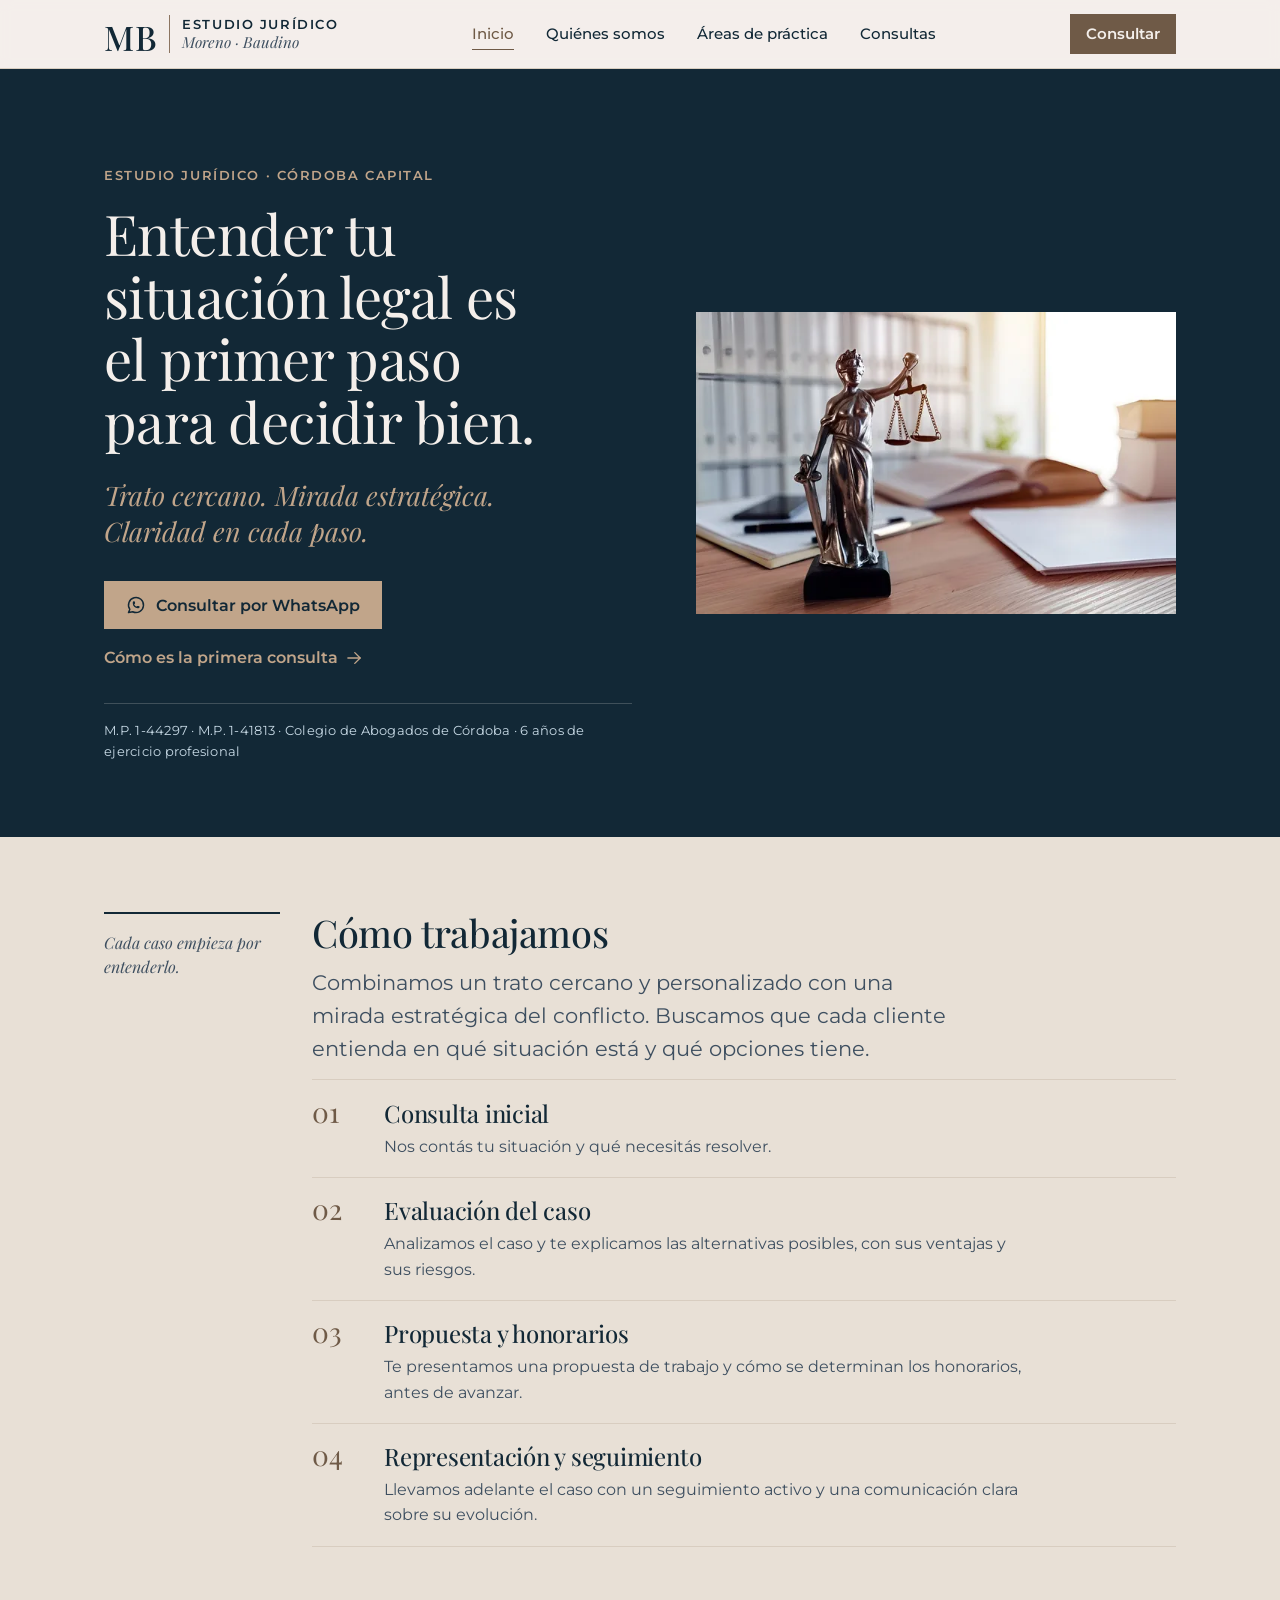
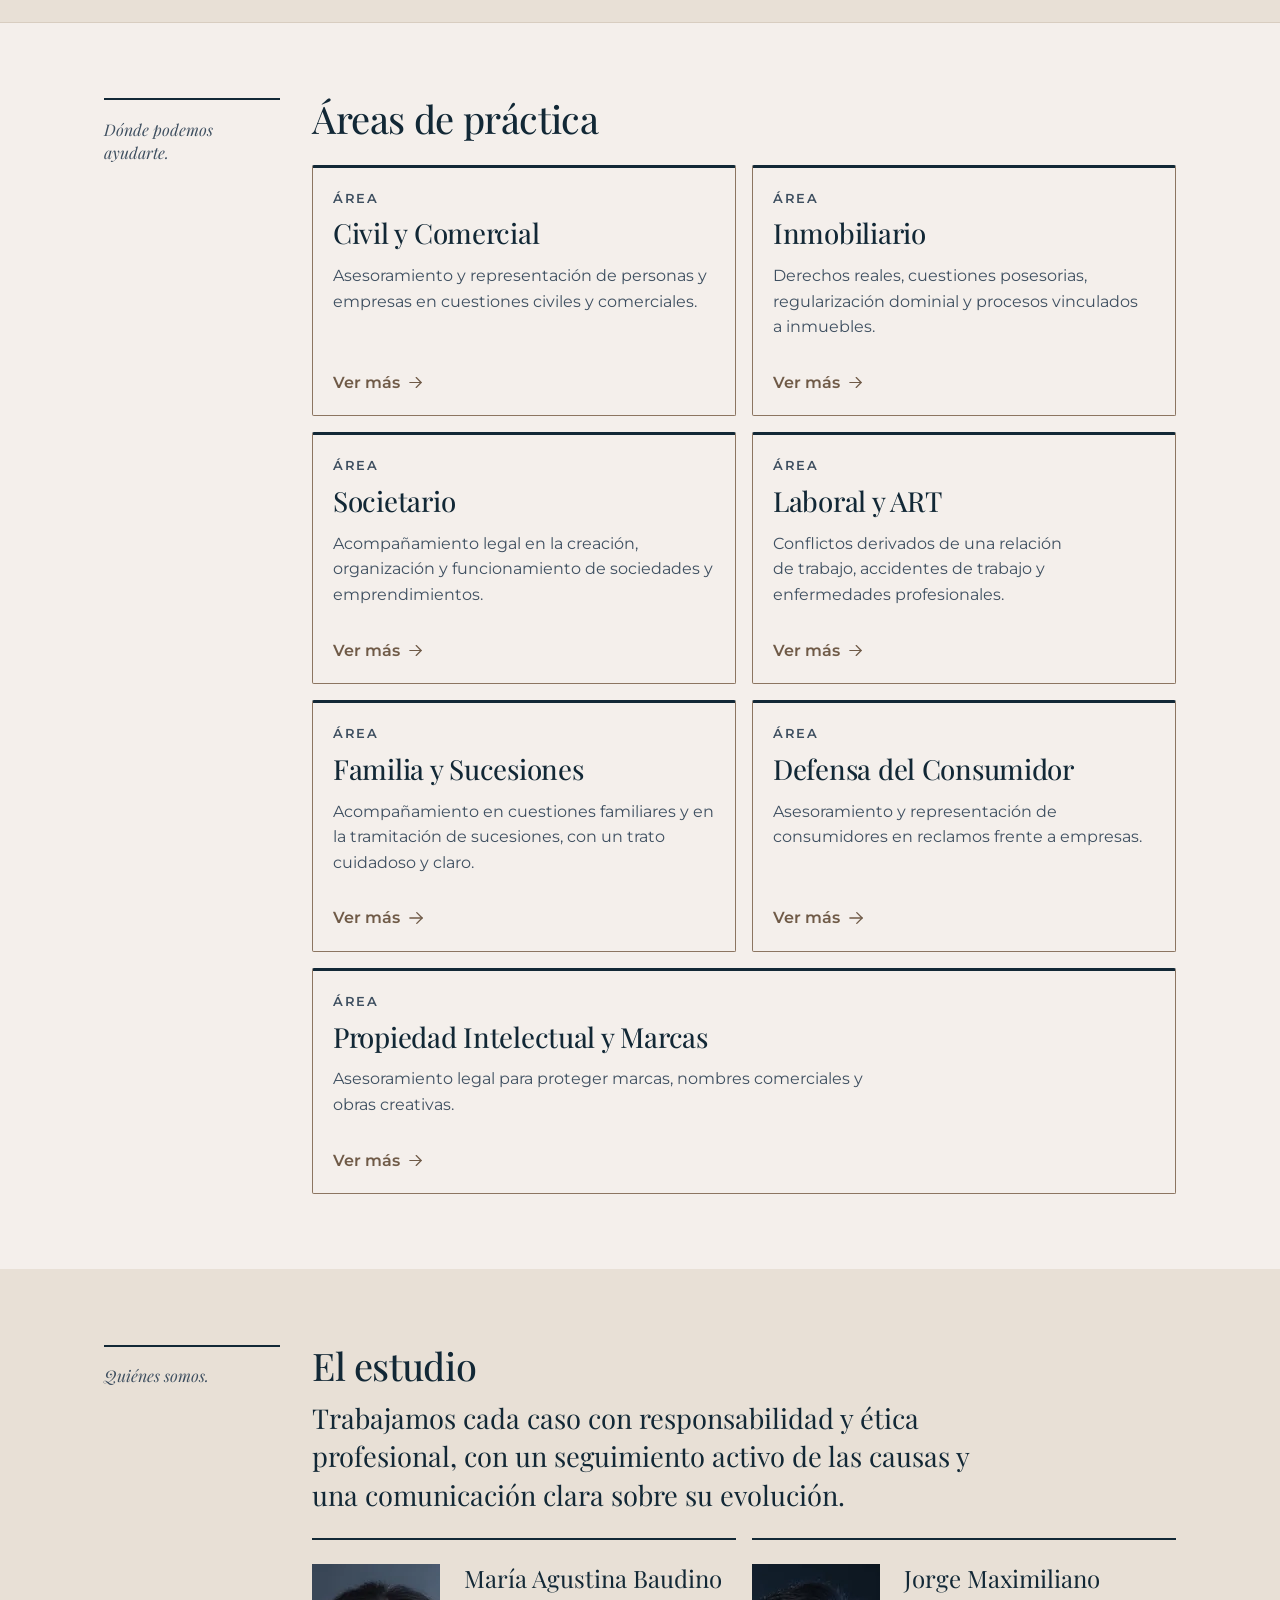
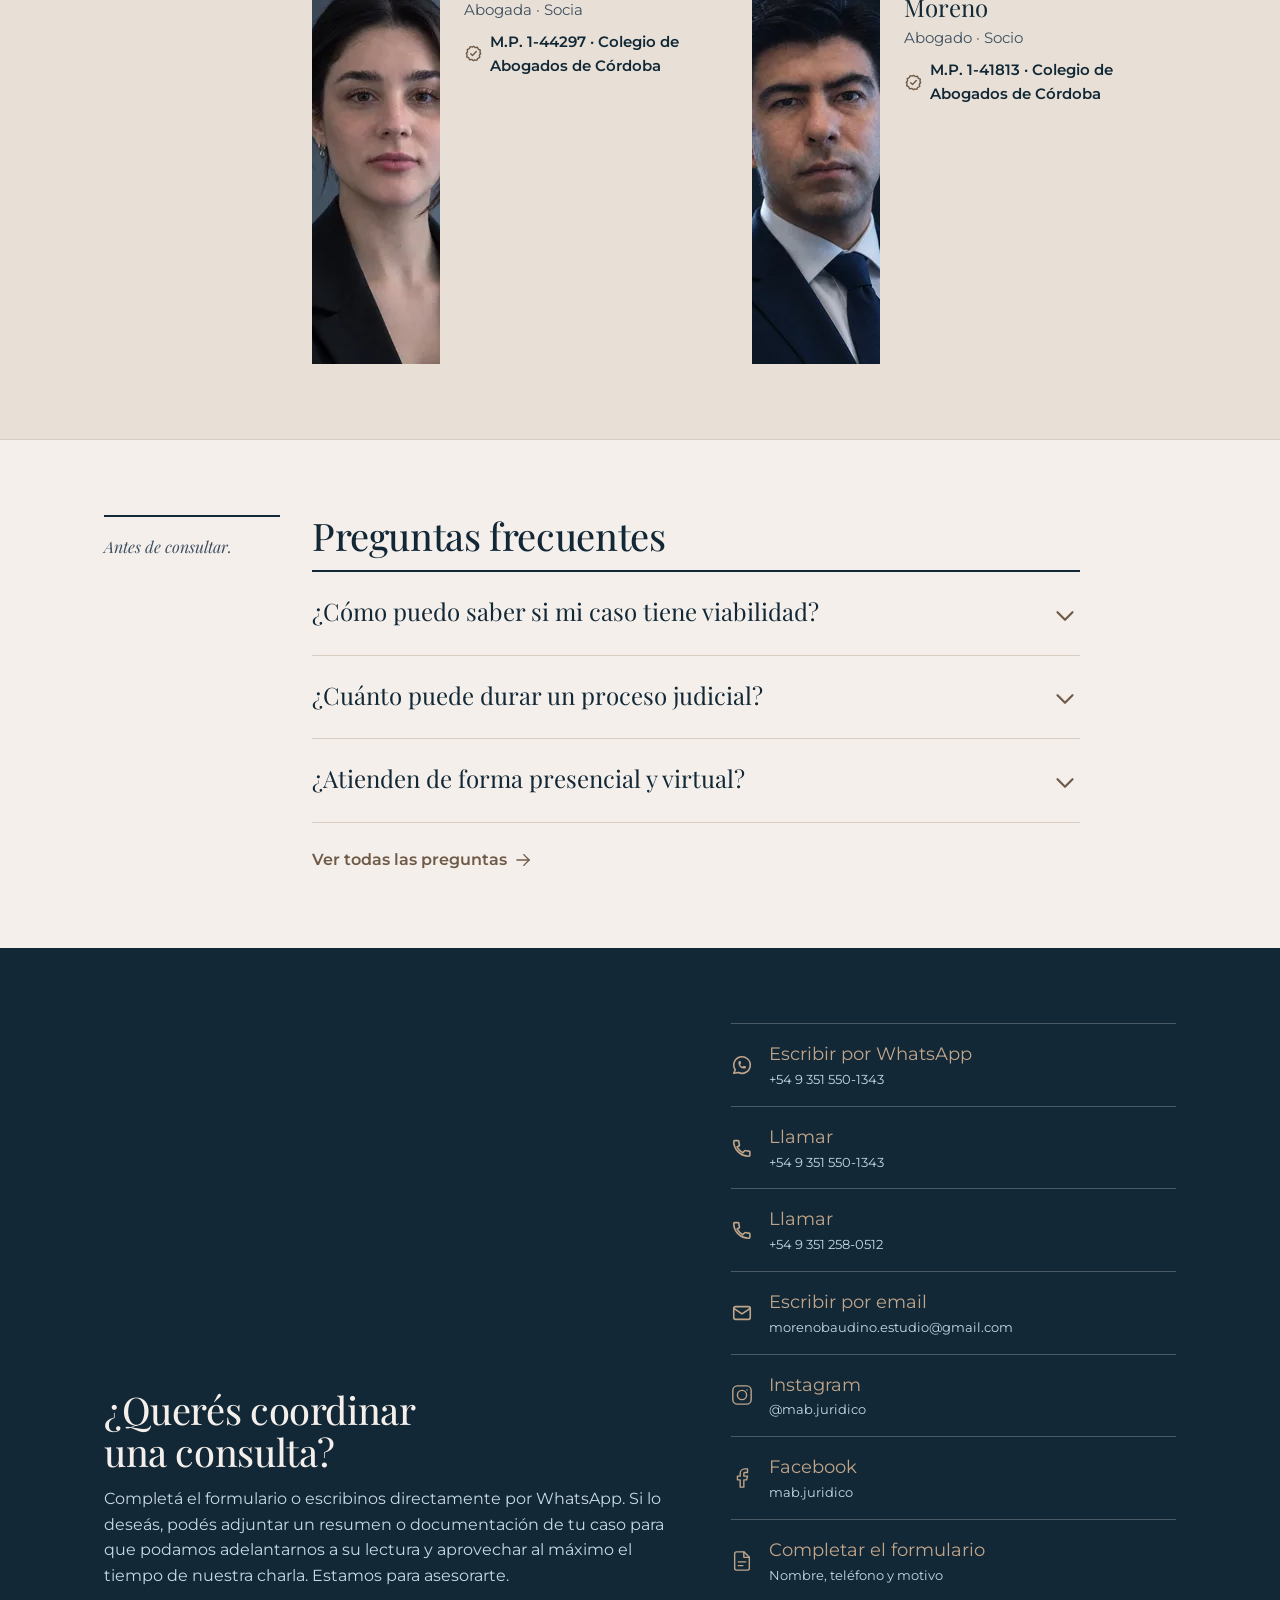
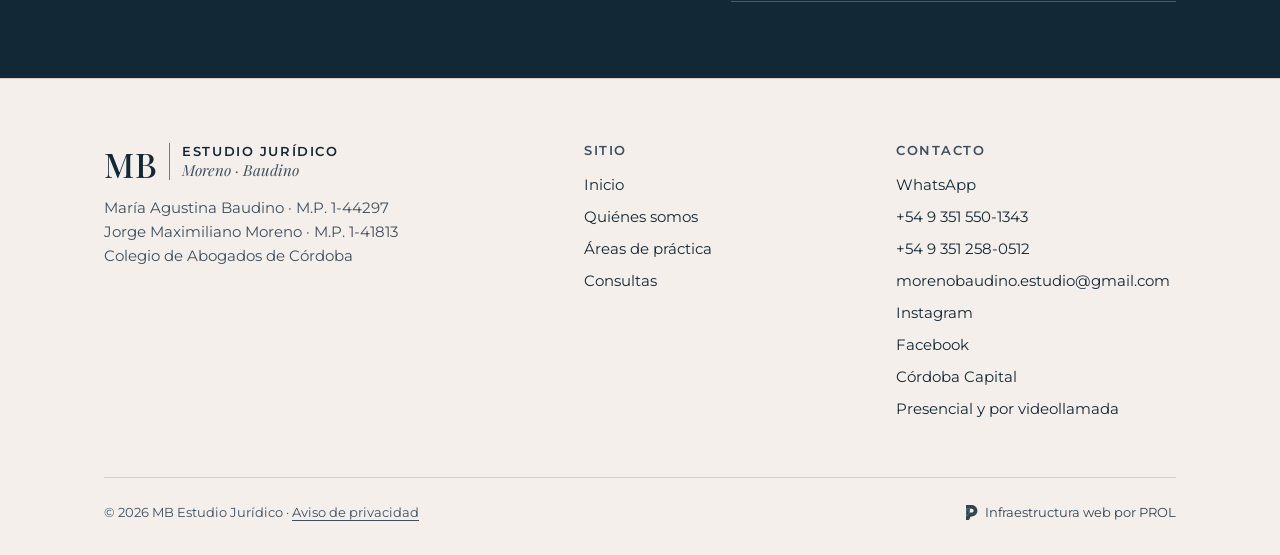
==== commit 7c1a8ce0: "RRSS and final touches" ====
--- a/index.html
+++ b/index.html
@@ -43,6 +43,10 @@
     "+5493512580512"
   ],
   "email": "morenobaudino.estudio@gmail.com",
+    "sameAs": [
+    "https://www.instagram.com/mab.juridico/",
+    "https://www.facebook.com/mab.juridico"
+  ],
   "image": "https://dominio-pendiente.invalid/assets/images/og-image.png",
   "areaServed": {
     "@type": "City",
@@ -292,6 +296,8 @@
           <li><a href="tel:+5493515501343"><span class="icon ico ico-phone" aria-hidden="true"></span><span>Llamar<small>+54 9 351 550-1343</small></span></a></li>
           <li><a href="tel:+5493512580512"><span class="icon ico ico-phone" aria-hidden="true"></span><span>Llamar<small>+54 9 351 258-0512</small></span></a></li>
           <li><a href="mailto:morenobaudino.estudio@gmail.com"><span class="icon ico ico-email" aria-hidden="true"></span><span>Escribir por email<small>morenobaudino.estudio@gmail.com</small></span></a></li>
+          <li><a href="https://www.instagram.com/mab.juridico/" target="_blank" rel="noopener"><span class="icon ico ico-instagram" aria-hidden="true"></span><span>Instagram<small>@mab.juridico</small></span></a></li>
+          <li><a href="https://www.facebook.com/mab.juridico" target="_blank" rel="noopener"><span class="icon ico ico-facebook" aria-hidden="true"></span><span>Facebook<small>mab.juridico</small></span></a></li>
           <li><a href="consultas/#formulario"><span class="icon ico ico-document" aria-hidden="true"></span><span>Completar el formulario<small>Nombre, teléfono y motivo</small></span></a></li>
         </ul>
       </div>
@@ -327,7 +333,9 @@
             <li><a href="tel:+5493515501343">+54 9 351 550-1343</a></li>
             <li><a href="tel:+5493512580512">+54 9 351 258-0512</a></li>
             <li><a href="mailto:morenobaudino.estudio@gmail.com">morenobaudino.estudio@gmail.com</a></li>
-            <li>Córdoba Capital</li>
+                           <li><a href="https://www.instagram.com/mab.juridico/" target="_blank" rel="noopener">Instagram</a></li>
+               <li><a href="https://www.facebook.com/mab.juridico" target="_blank" rel="noopener">Facebook</a></li>
+               <li>Córdoba Capital</li>
             <li>Presencial y por videollamada</li>
           </ul>
         </div>
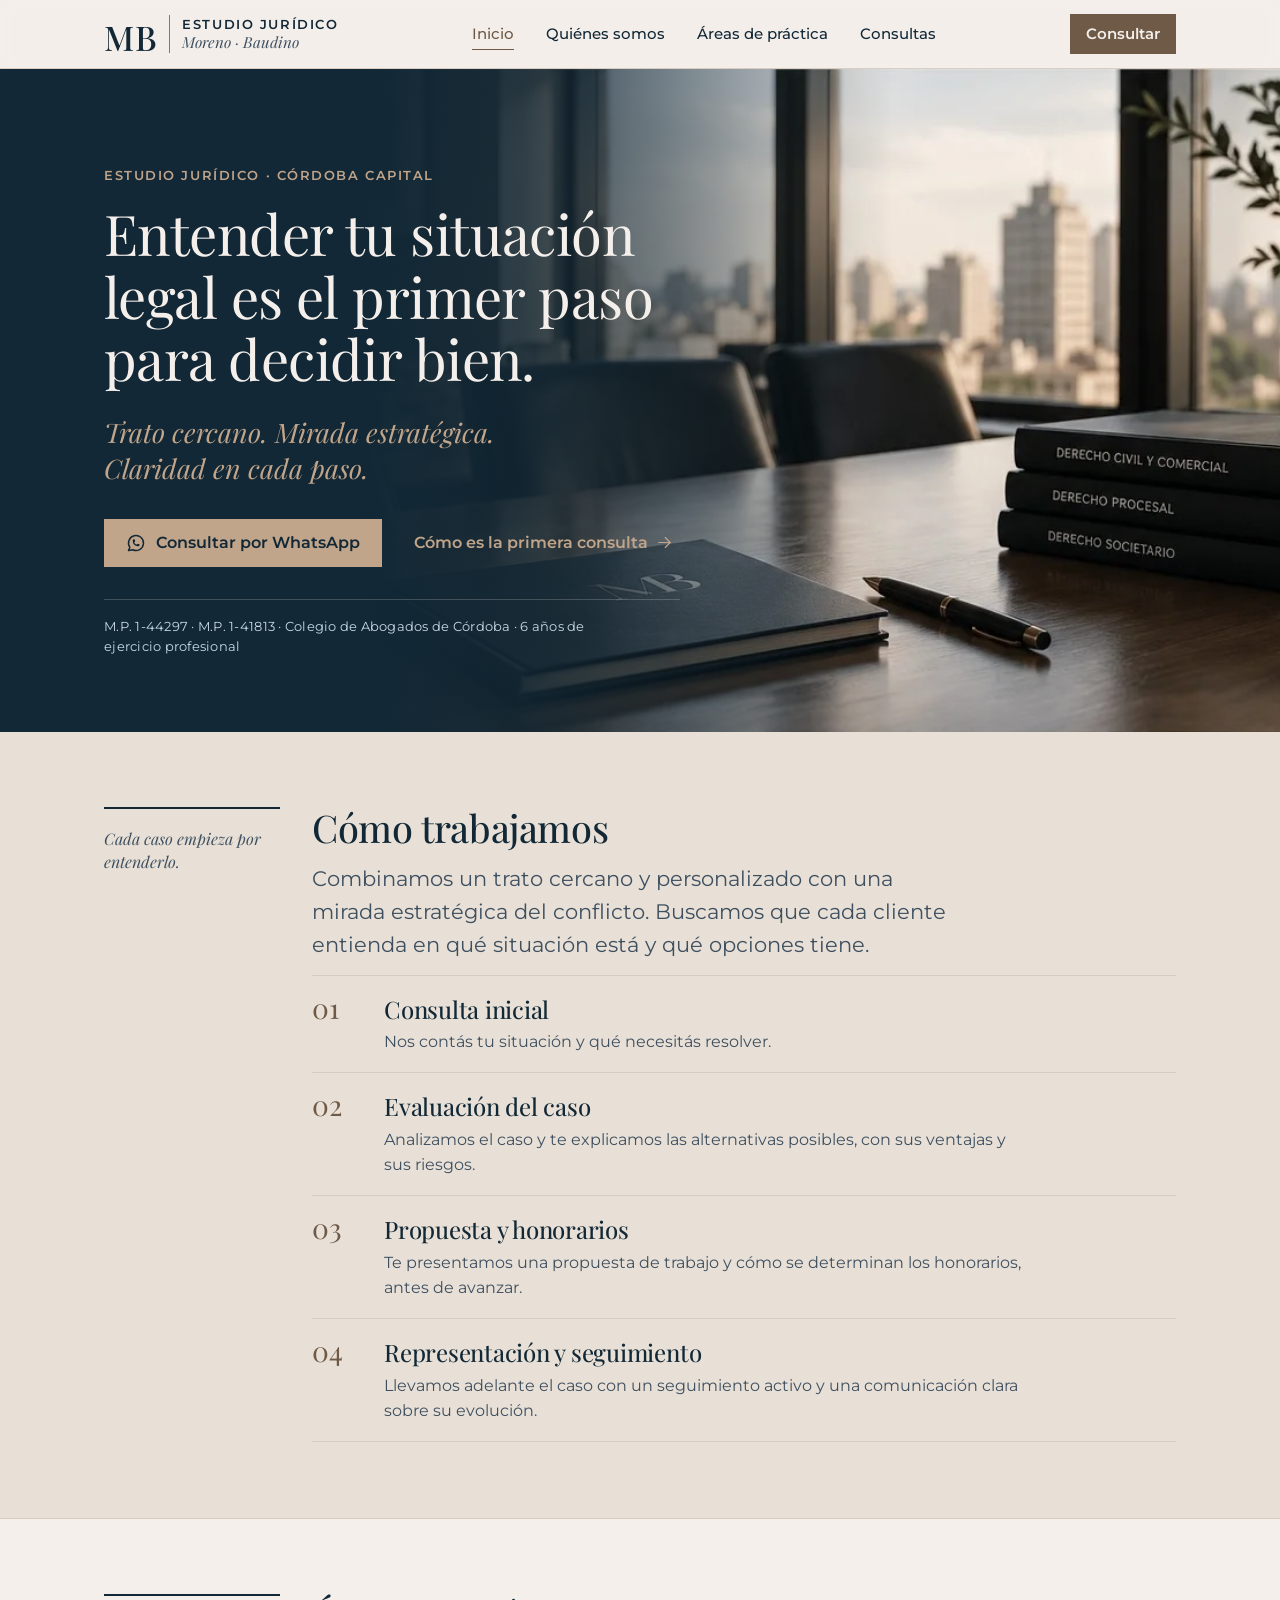
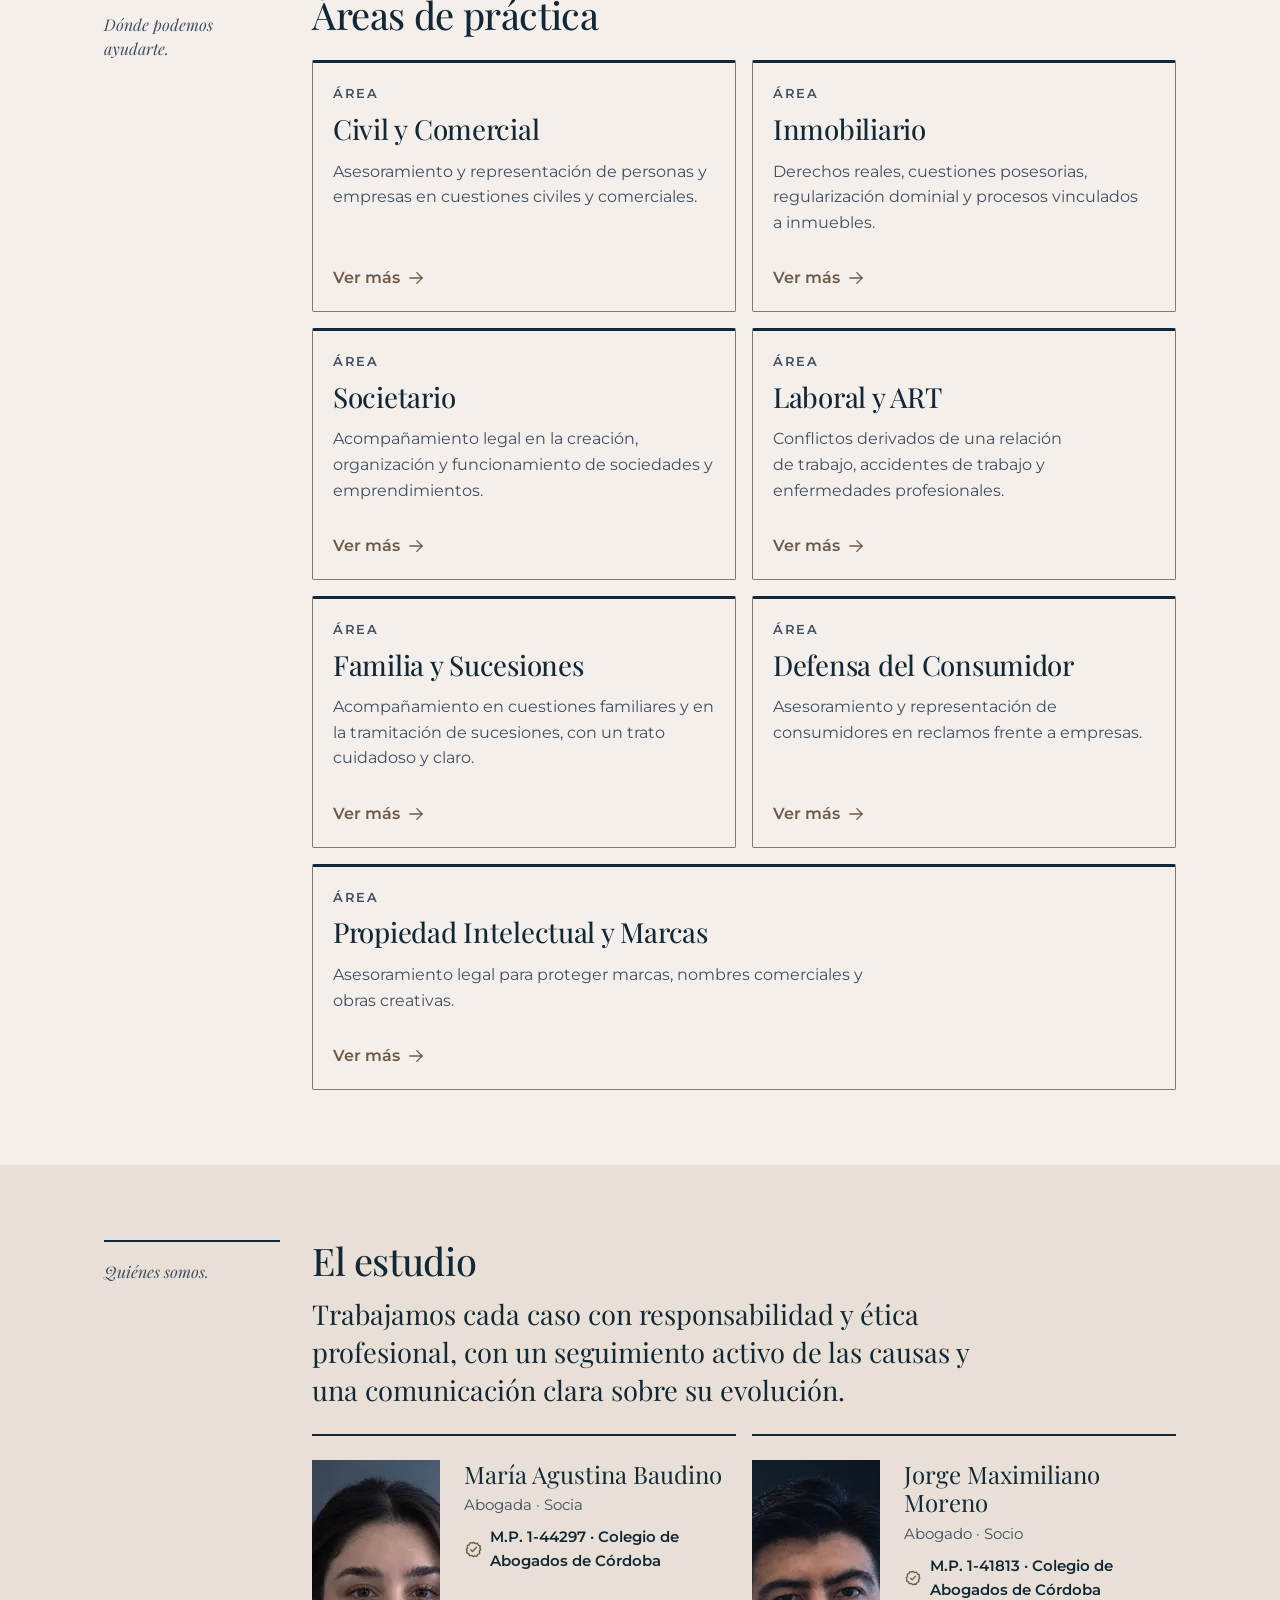
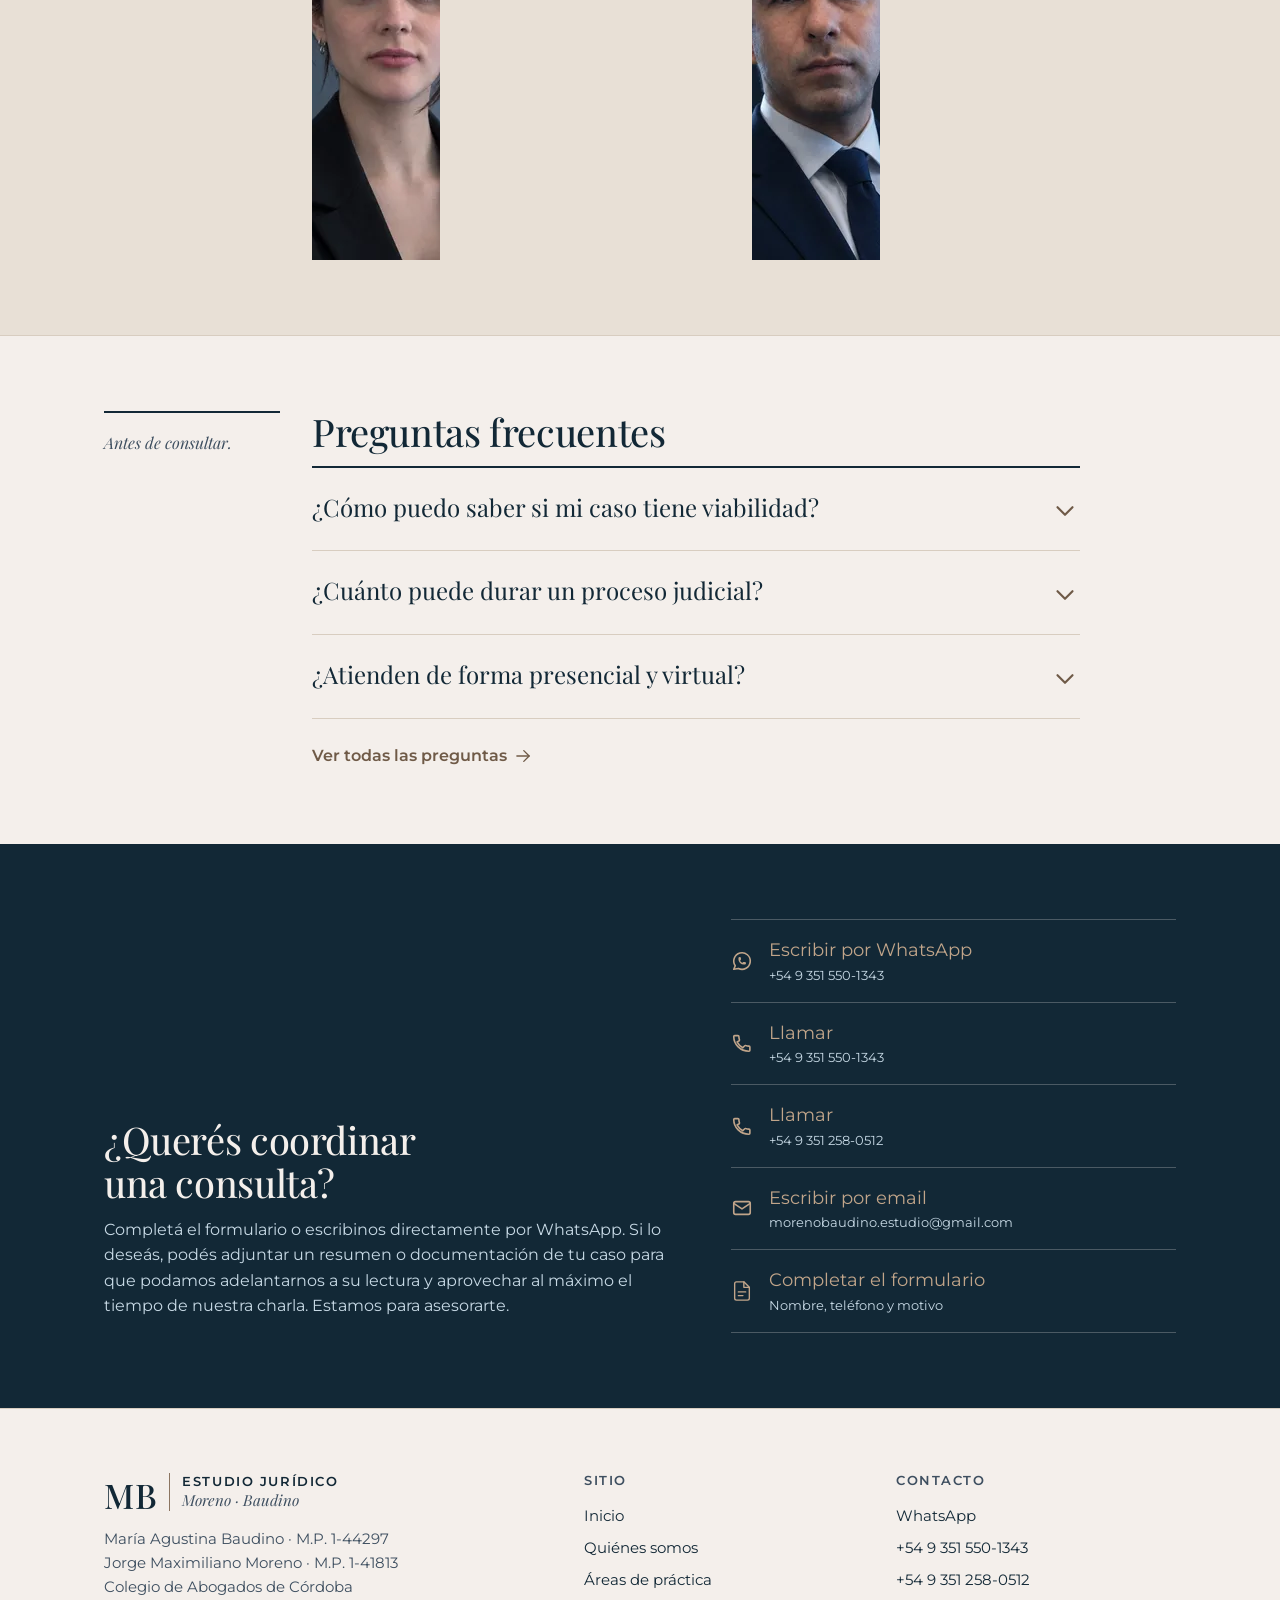
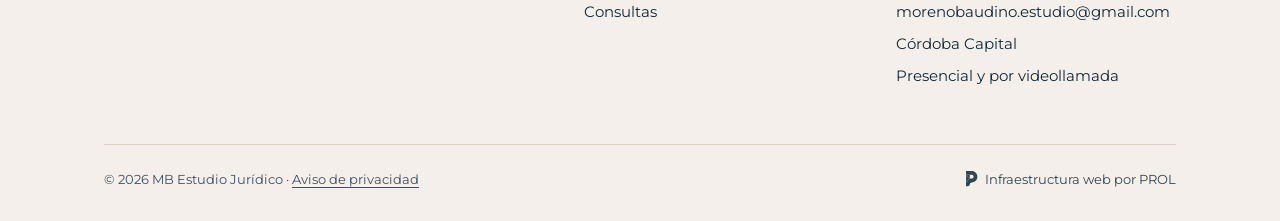
==== commit 4d79b151: "header update" ====
--- a/index.html
+++ b/index.html
@@ -43,10 +43,6 @@
     "+5493512580512"
   ],
   "email": "morenobaudino.estudio@gmail.com",
-    "sameAs": [
-    "https://www.instagram.com/mab.juridico/",
-    "https://www.facebook.com/mab.juridico"
-  ],
   "image": "https://dominio-pendiente.invalid/assets/images/og-image.png",
   "areaServed": {
     "@type": "City",
@@ -147,8 +143,8 @@
 
         <figure class="hero__media">
           <picture>
-            <source type="image/webp" srcset="assets/images/hero-640.webp 640w, assets/images/hero-960.webp 960w, assets/images/hero-1280.webp 1280w" sizes="(min-width: 56rem) 32rem, 100vw">
-            <img src="assets/images/hero-960.jpg" alt="" width="960" height="605" fetchpriority="high" decoding="async">
+            <source type="image/webp" srcset="assets/images/hero-office-640.webp 640w, assets/images/hero-office-976.webp 976w" sizes="(min-width: 56rem) 72vw, 100vw">
+            <img src="assets/images/hero-office-976.jpg" alt="" width="976" height="575" fetchpriority="high" decoding="async">
           </picture>
         </figure>
       </div>
@@ -296,8 +292,6 @@
           <li><a href="tel:+5493515501343"><span class="icon ico ico-phone" aria-hidden="true"></span><span>Llamar<small>+54 9 351 550-1343</small></span></a></li>
           <li><a href="tel:+5493512580512"><span class="icon ico ico-phone" aria-hidden="true"></span><span>Llamar<small>+54 9 351 258-0512</small></span></a></li>
           <li><a href="mailto:morenobaudino.estudio@gmail.com"><span class="icon ico ico-email" aria-hidden="true"></span><span>Escribir por email<small>morenobaudino.estudio@gmail.com</small></span></a></li>
-          <li><a href="https://www.instagram.com/mab.juridico/" target="_blank" rel="noopener"><span class="icon ico ico-instagram" aria-hidden="true"></span><span>Instagram<small>@mab.juridico</small></span></a></li>
-          <li><a href="https://www.facebook.com/mab.juridico" target="_blank" rel="noopener"><span class="icon ico ico-facebook" aria-hidden="true"></span><span>Facebook<small>mab.juridico</small></span></a></li>
           <li><a href="consultas/#formulario"><span class="icon ico ico-document" aria-hidden="true"></span><span>Completar el formulario<small>Nombre, teléfono y motivo</small></span></a></li>
         </ul>
       </div>
@@ -333,9 +327,7 @@
             <li><a href="tel:+5493515501343">+54 9 351 550-1343</a></li>
             <li><a href="tel:+5493512580512">+54 9 351 258-0512</a></li>
             <li><a href="mailto:morenobaudino.estudio@gmail.com">morenobaudino.estudio@gmail.com</a></li>
-                           <li><a href="https://www.instagram.com/mab.juridico/" target="_blank" rel="noopener">Instagram</a></li>
-               <li><a href="https://www.facebook.com/mab.juridico" target="_blank" rel="noopener">Facebook</a></li>
-               <li>Córdoba Capital</li>
+            <li>Córdoba Capital</li>
             <li>Presencial y por videollamada</li>
           </ul>
         </div>
@@ -351,4 +343,4 @@
     </div>
   </footer>
 </body>
-</html>+</html>
--- a/css/styles.css
+++ b/css/styles.css
@@ -1011,4 +1011,40 @@
 .ico-share { --ico: url("../assets/icons/ui/share.svg"); }
 .ico-success { --ico: url("../assets/icons/ui/success.svg"); }
 .ico-upload { --ico: url("../assets/icons/ui/upload.svg"); }
-.ico-warning { --ico: url("../assets/icons/ui/warning.svg"); }+.ico-warning { --ico: url("../assets/icons/ui/warning.svg"); }
+
+/* ---------- Hero: full-width photo with navy fade (client mockup) ----------
+   HTML is unchanged: .hero__media sits behind the text and fades into --verde. */
+.hero {
+  position: relative;
+  overflow: hidden;
+  display: flex;
+  align-items: center;
+  min-height: clamp(30rem, 22rem + 16vw, 40rem);
+}
+.hero__grid { width: 100%; grid-template-columns: minmax(0, 1fr); }
+.hero__grid > div { position: relative; z-index: 1; max-width: 36rem; }
+.hero__media {
+  position: absolute;
+  top: 0;
+  right: 0;
+  bottom: 0;
+  width: min(72%, 1180px);
+  aspect-ratio: auto;
+  margin: 0;
+  background: var(--verde);
+  z-index: 0;
+}
+.hero__media img { object-position: 60% 50%; }
+.hero__media::after {
+  content: "";
+  position: absolute;
+  inset: 0;
+  background: linear-gradient(90deg, var(--verde) 0%, rgba(18, 40, 54, 0.85) 18%, rgba(18, 40, 54, 0) 58%);
+}
+@media (max-width: 56rem) {
+  .hero__media { width: 100%; }
+  .hero__media::after {
+    background: linear-gradient(180deg, rgba(18, 40, 54, 0.94) 0%, rgba(18, 40, 54, 0.82) 60%, rgba(18, 40, 54, 0.7) 100%);
+  }
+}
